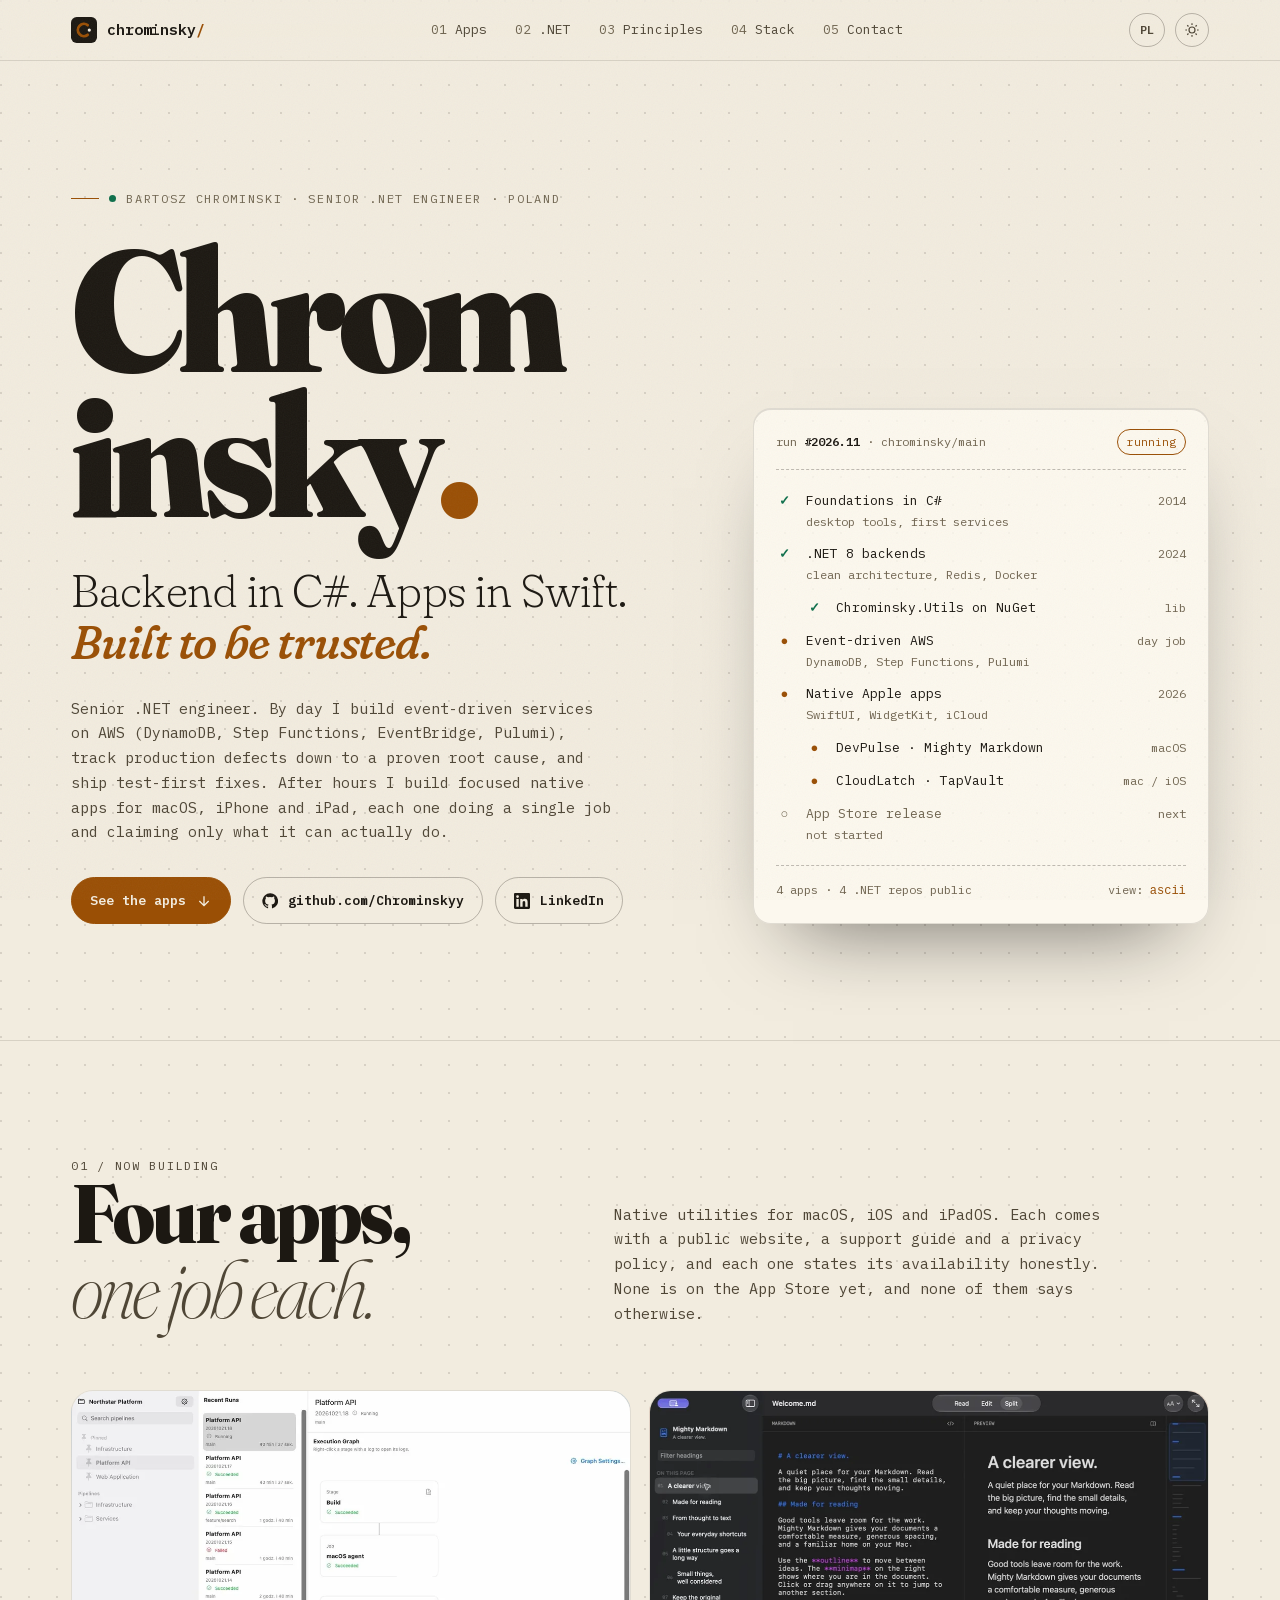
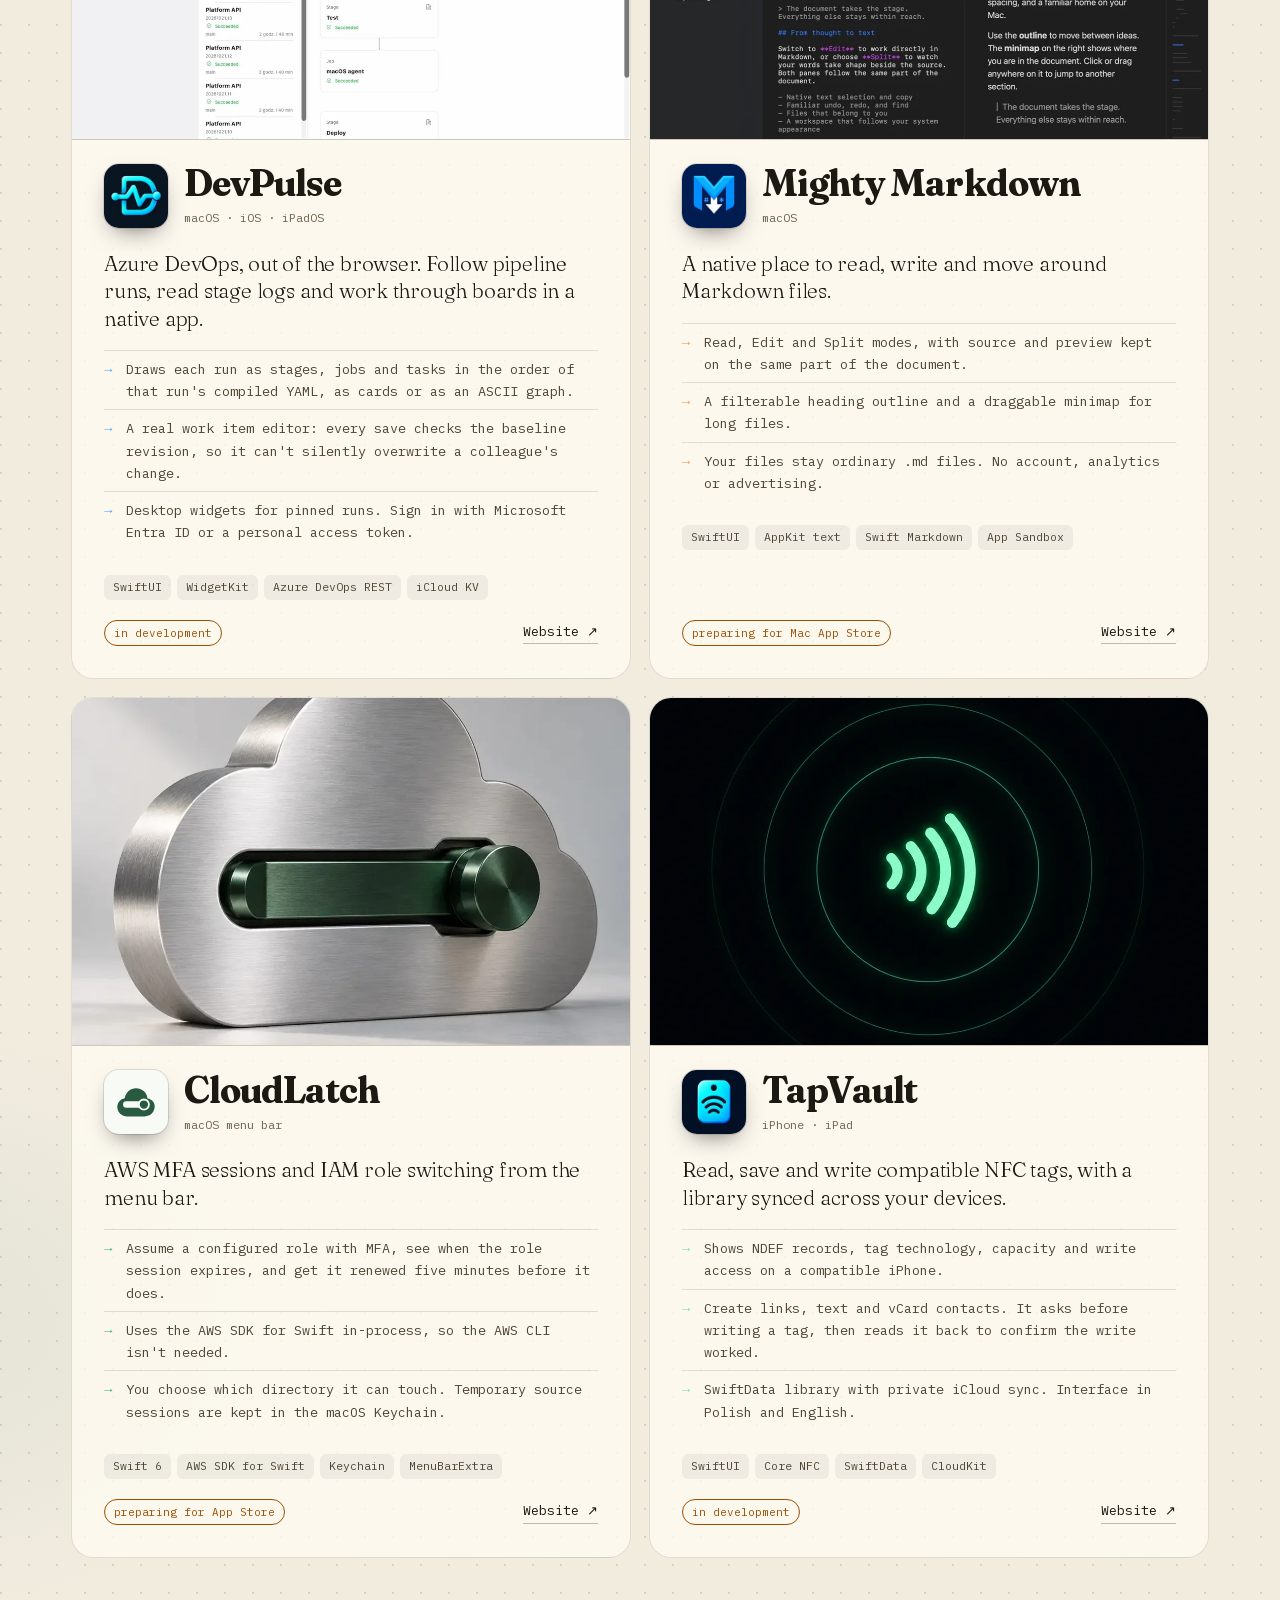
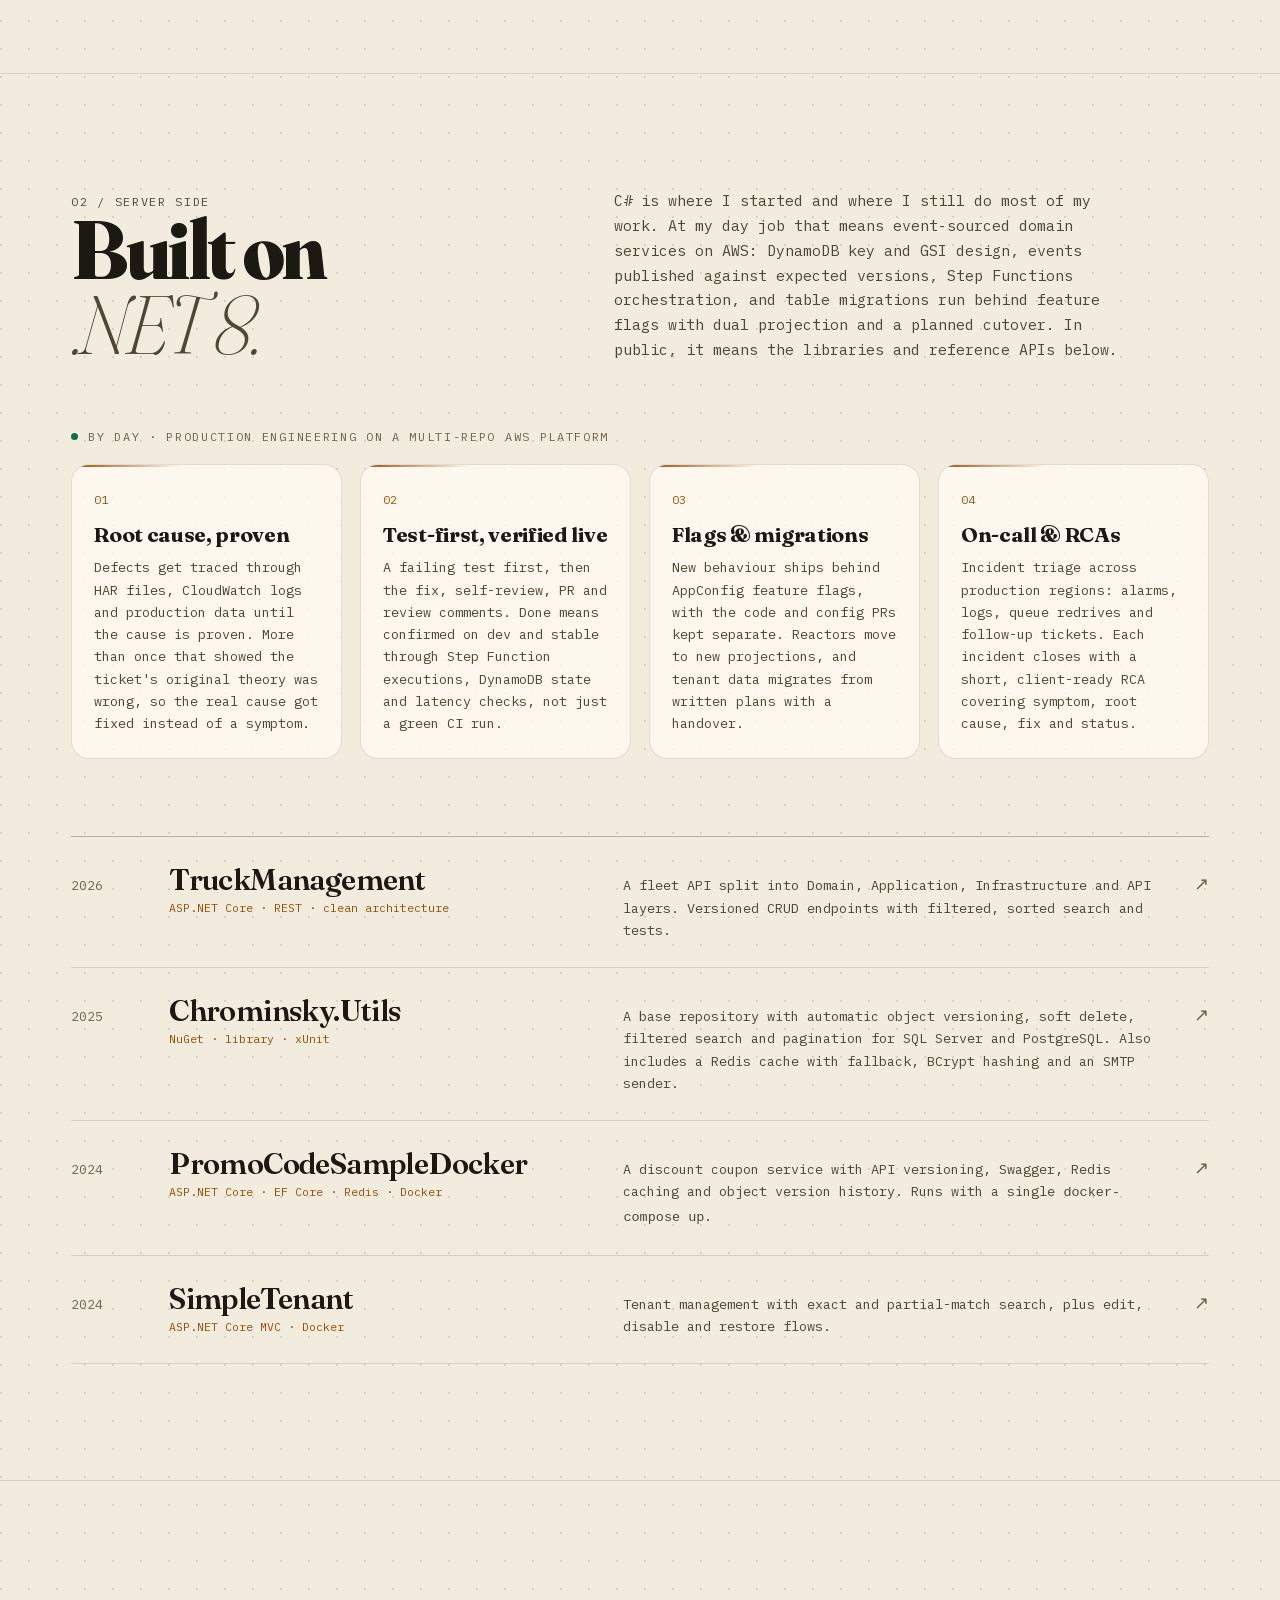
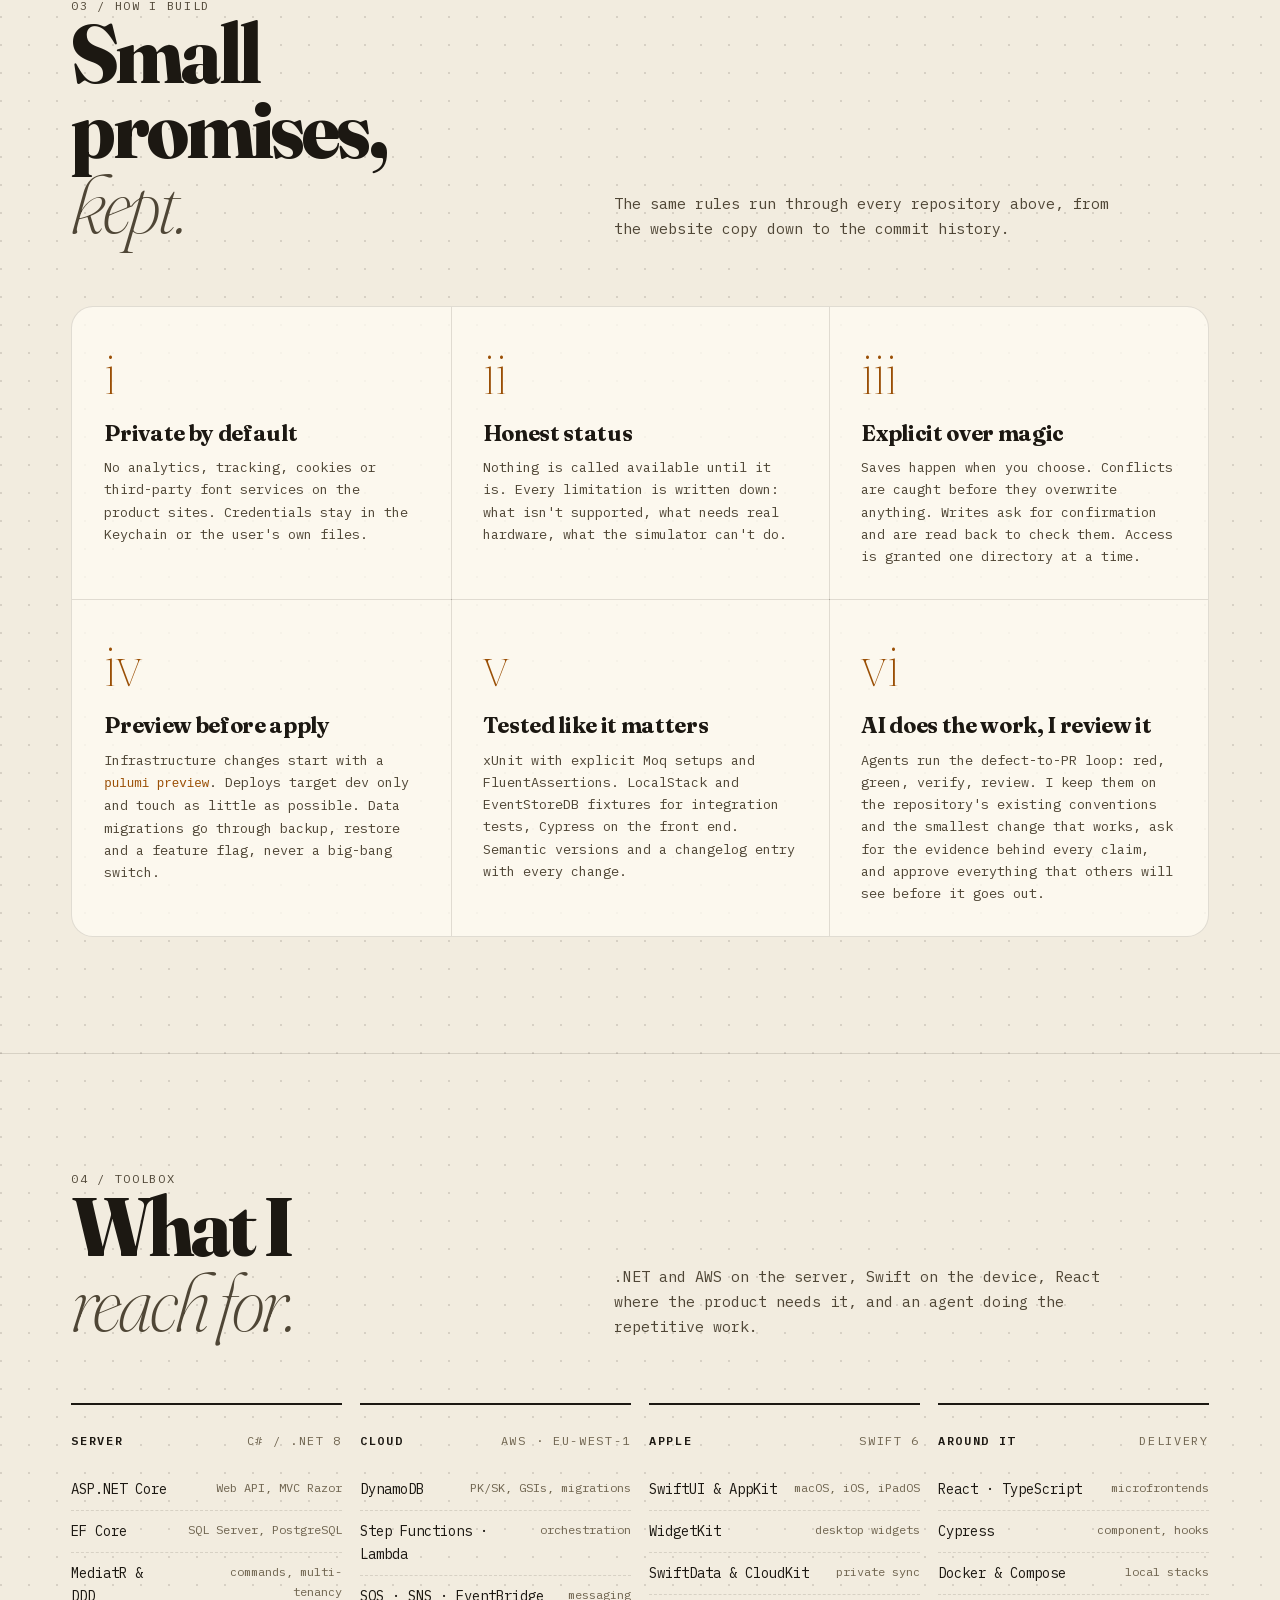
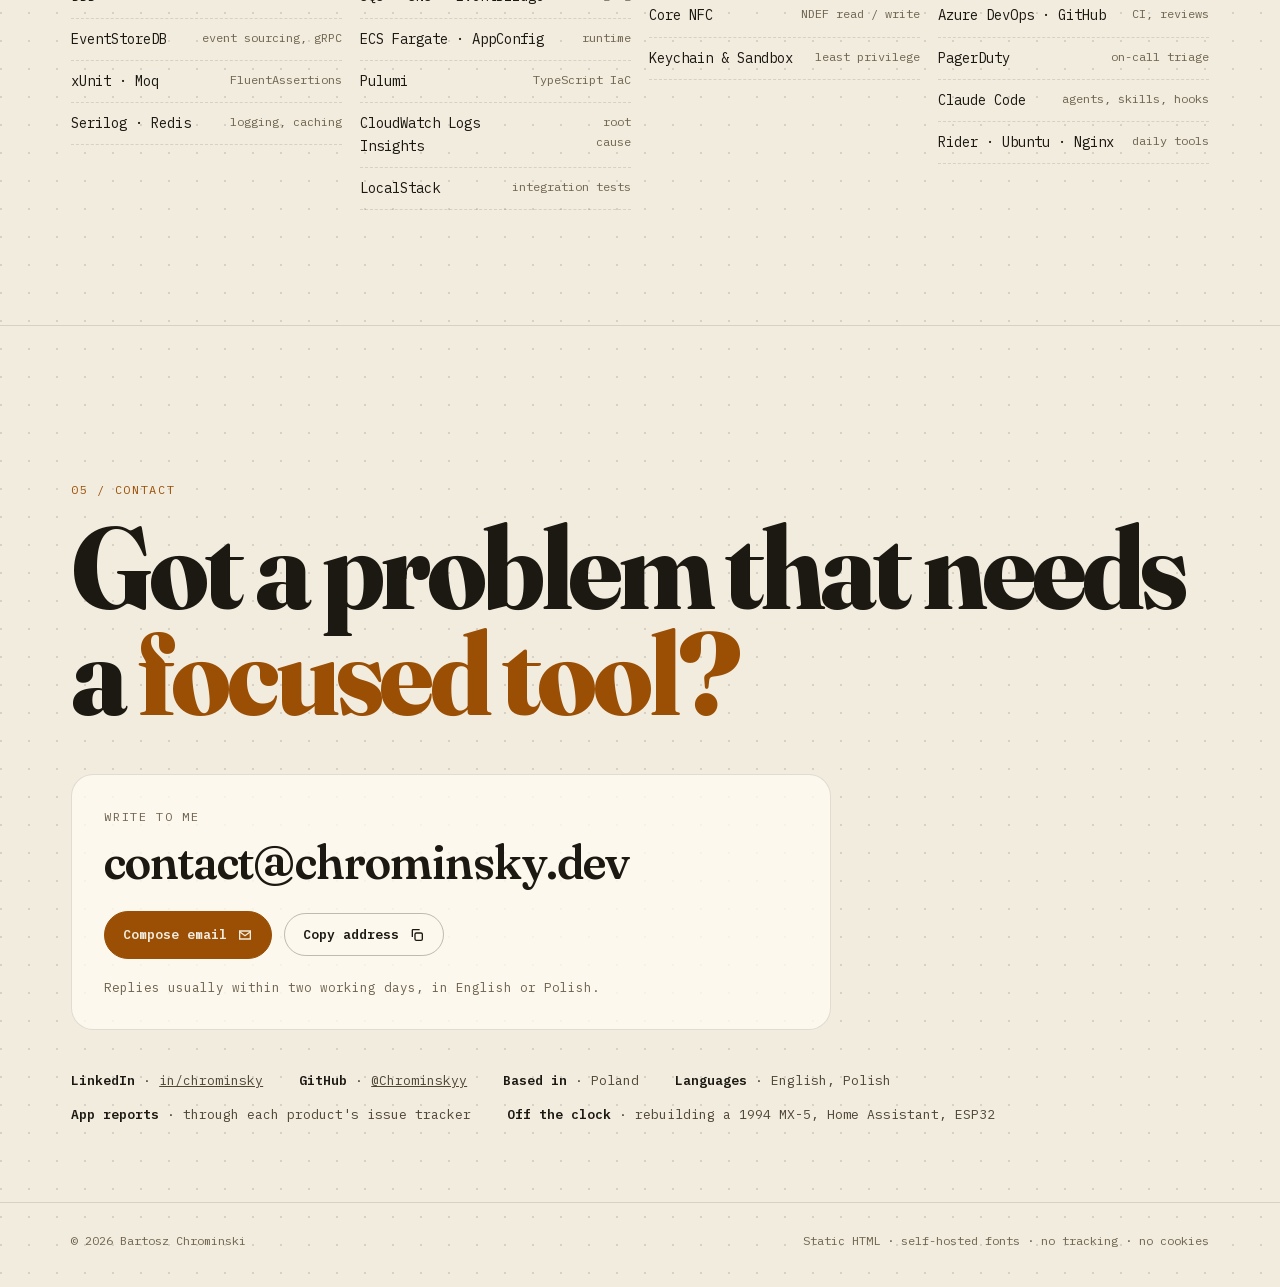
==== index.html @ 25ac6123 "fix(seo): Polish title on /pl/; name as text in the main heading The Polish page reused the English " ====
<!doctype html>
<html lang="en">
<head>
<meta charset="utf-8">
<meta name="viewport" content="width=device-width, initial-scale=1">
<title>Bartosz Chrominski | Senior .NET engineer</title>
<meta name="description" content="Bartosz Chrominski (Chrominsky): senior C# and .NET engineer building event-driven services on AWS and focused native apps for macOS, iOS and iPadOS: DevPulse, Mighty Markdown, CloudLatch, TapVault.">
<meta name="color-scheme" content="dark light">
<meta property="og:title" content="Bartosz Chrominski | Senior .NET engineer">
<meta property="og:description" content="Backend in C#. Apps in Swift. Built to be trusted. Event-driven .NET on AWS, plus native apps for macOS, iPhone and iPad.">
<meta property="og:type" content="website">
<meta property="og:url" content="https://chrominsky.dev/">
<meta property="og:image" content="https://chrominsky.dev/assets/og-image.png">
<meta property="og:image:width" content="1200">
<meta property="og:image:height" content="630">
<meta property="og:image:alt" content="Bartosz Chrominski. Backend in C#. Apps in Swift. Built to be trusted.">
<meta property="og:locale" content="en_GB">
<meta property="og:locale:alternate" content="pl_PL">
<meta name="twitter:card" content="summary_large_image">
<link rel="canonical" href="https://chrominsky.dev/">
<link rel="alternate" hreflang="en" href="https://chrominsky.dev/">
<link rel="alternate" hreflang="pl" href="https://chrominsky.dev/pl/">
<link rel="alternate" hreflang="x-default" href="https://chrominsky.dev/">
<link rel="icon" href="assets/favicon.svg" type="image/svg+xml">
<link rel="icon" href="assets/favicon-32.png" sizes="32x32" type="image/png">
<link rel="apple-touch-icon" href="assets/apple-touch-icon.png">
<script>try{var t=localStorage.getItem("theme");if(t)document.documentElement.setAttribute("data-theme",t)}catch(e){}</script>
<link rel="preload" href="assets/fonts/fraunces-normal-100-900-latin.woff2" as="font" type="font/woff2" crossorigin>
<link rel="preload" href="assets/fonts/ibm-plex-mono-normal-400-latin.woff2" as="font" type="font/woff2" crossorigin>
<link rel="stylesheet" href="assets/fonts/fonts.css">
<script type="application/ld+json">
{
  "@context": "https://schema.org",
  "@type": "Person",
  "name": "Bartosz Chrominski",
  "alternateName": "Chrominsky",
  "jobTitle": "Senior .NET Engineer",
  "url": "https://chrominsky.dev/",
  "email": "mailto:contact@chrominsky.dev",
  "image": "https://chrominsky.dev/assets/og-image.png",
  "address": { "@type": "PostalAddress", "addressCountry": "PL" },
  "knowsLanguage": ["en", "pl"],
  "knowsAbout": ["C#", ".NET", "ASP.NET Core", "AWS", "DynamoDB", "AWS Step Functions", "Pulumi", "Event sourcing", "Swift", "SwiftUI"],
  "sameAs": ["https://github.com/Chrominskyy", "https://www.linkedin.com/in/chrominsky/"]
}
</script>
<style>
:root {
  --bg: #13110e;
  --bg-2: #1b1813;
  --panel: rgba(32, 28, 22, .72);
  --line: rgba(236, 228, 212, .12);
  --line-strong: rgba(236, 228, 212, .24);
  --ink: #ece4d4;
  --ink-2: #b3a993;
  --ink-3: #9a907b;
  --amber: #ffb224;
  --amber-deep: #e08a00;
  --amber-glow: rgba(255, 178, 36, .16);
  --mint: #6fe3b4;
  --rust: #ff6a3d;
  --grain-opacity: .07;
  --serif: "Fraunces", "Iowan Old Style", Georgia, serif;
  --mono: "IBM Plex Mono", ui-monospace, "SFMono-Regular", Menlo, monospace;
  --gutter: clamp(16px, 4vw, 56px);
  --max: 1240px;
}
@media (prefers-color-scheme: light) {
  :root:not([data-theme="dark"]) {
    --bg: #f2ecdf;
    --bg-2: #e9e1d0;
    --panel: rgba(255, 251, 242, .78);
    --line: rgba(32, 26, 18, .13);
    --line-strong: rgba(32, 26, 18, .28);
    --ink: #1c1812;
    --ink-2: #4f4636;
    --ink-3: #6e634e;
    --amber: #9a4f05;
    --amber-deep: #8f4700;
    --amber-glow: rgba(214, 120, 10, .14);
    --mint: #0e6f4b;
    --rust: #c2401a;
    --grain-opacity: .05;
  }
}
:root[data-theme="light"] {
  --bg: #f2ecdf; --bg-2: #e9e1d0; --panel: rgba(255, 251, 242, .78);
  --line: rgba(32, 26, 18, .13); --line-strong: rgba(32, 26, 18, .28);
  --ink: #1c1812; --ink-2: #4f4636; --ink-3: #6e634e;
  --amber: #9a4f05; --amber-deep: #7a3d00; --amber-glow: rgba(214, 120, 10, .14);
  --mint: #0e6f4b; --rust: #c2401a; --grain-opacity: .05;
}

*, *::before, *::after { box-sizing: border-box; }
html { scroll-behavior: smooth; -webkit-text-size-adjust: 100%; }
body {
  margin: 0;
  background-color: var(--bg);
  background-image:
    radial-gradient(1100px 620px at 82% -8%, var(--amber-glow), transparent 62%),
    radial-gradient(800px 500px at -10% 38%, color-mix(in srgb, var(--mint) 7%, transparent), transparent 60%),
    radial-gradient(circle at 1px 1px, var(--line) 1px, transparent 1.4px);
  background-size: auto, auto, 28px 28px;
  color: var(--ink);
  font-family: var(--mono);
  font-weight: 400;
  font-size: 15px;
  line-height: 1.65;
  overflow-x: hidden;
}
body::before {
  content: "";
  position: fixed; inset: 0;
  pointer-events: none;
  z-index: 100;
  opacity: var(--grain-opacity);
  background-image: url("data:image/svg+xml,%3Csvg xmlns='http://www.w3.org/2000/svg' width='180' height='180'%3E%3Cfilter id='n'%3E%3CfeTurbulence type='fractalNoise' baseFrequency='.85' numOctaves='3' stitchTiles='stitch'/%3E%3C/filter%3E%3Crect width='100%25' height='100%25' filter='url(%23n)'/%3E%3C/svg%3E");
}
a { color: inherit; }
img { max-width: 100%; display: block; }
::selection { background: var(--amber); color: var(--bg); }
:focus-visible { outline: 2px solid var(--amber); outline-offset: 3px; border-radius: 4px; }

.sr-only { position: absolute; width: 1px; height: 1px; padding: 0; margin: -1px; overflow: hidden; clip: rect(0 0 0 0); white-space: nowrap; border: 0; }
.skip { position: absolute; left: -999px; top: 8px; background: var(--amber); color: var(--bg); padding: 8px 12px; z-index: 200; }
.skip:focus { left: 8px; }

.wrap { width: 100%; max-width: var(--max); margin: 0 auto; padding: 0 var(--gutter); }

/* ---------- header ---------- */
header.top {
  position: sticky; top: 0; z-index: 50;
  backdrop-filter: blur(14px) saturate(1.2);
  -webkit-backdrop-filter: blur(14px) saturate(1.2);
  background: color-mix(in srgb, var(--bg) 72%, transparent);
  border-bottom: 1px solid var(--line);
}
.top .wrap { display: flex; align-items: center; justify-content: space-between; height: 60px; gap: 16px; }
.mark { display: inline-flex; align-items: center; gap: 10px; text-decoration: none; font-weight: 600; letter-spacing: -.01em; }
.mark svg { width: 26px; height: 26px; }
.mark span em { font-style: normal; color: var(--amber); }
nav.links { display: flex; gap: clamp(12px, 2.4vw, 28px); font-size: 13px; }
nav.links a { text-decoration: none; color: var(--ink-2); transition: color .2s; }
nav.links a:hover { color: var(--amber); }
nav.links a span { color: var(--ink-3); }
@media (max-width: 640px) { nav.links a:not(.keep) { display: none; } nav.links a span { display: none; } .top .wrap { gap: 10px; } }
@media (max-width: 360px) { .mark span { display: none; } }

/* ---------- hero ---------- */
.hero { padding: clamp(56px, 10vw, 128px) 0 clamp(64px, 9vw, 120px); position: relative; }
.hero-grid { display: grid; grid-template-columns: minmax(0, 1.15fr) minmax(0, .85fr); gap: clamp(32px, 5vw, 72px); align-items: end; }
@media (max-width: 960px) { .hero-grid { grid-template-columns: 1fr; } }

.kicker { font-size: 12px; letter-spacing: .14em; text-transform: uppercase; color: var(--ink-3); display: flex; align-items: center; gap: 10px; margin: 0 0 28px; }
.kicker::before { content: ""; width: 28px; height: 1px; background: var(--amber); }
.pulse { width: 7px; height: 7px; border-radius: 50%; background: var(--mint); box-shadow: 0 0 0 0 color-mix(in srgb, var(--mint) 60%, transparent); animation: ping 2.4s ease-out infinite; }
@keyframes ping { 0% { box-shadow: 0 0 0 0 color-mix(in srgb, var(--mint) 55%, transparent); } 80%, 100% { box-shadow: 0 0 0 10px transparent; } }

h1.name {
  font-family: var(--serif);
  font-variation-settings: "opsz" 144, "SOFT" 30;
  font-weight: 900;
  font-size: clamp(64px, 13.5vw, 196px);
  line-height: .84;
  letter-spacing: -.045em;
  margin: 0 0 clamp(24px, 3vw, 40px);
}
h1.name .dot { color: var(--amber); }
.tagline {
  font-family: var(--serif);
  font-variation-settings: "opsz" 48, "SOFT" 100;
  font-weight: 200;
  font-size: clamp(26px, 3.6vw, 46px);
  line-height: 1.12;
  letter-spacing: -.02em;
  margin: 0 0 28px;
  max-width: 17em;
}
.tagline i { font-weight: 500; font-style: italic; color: var(--amber); }
.lede { color: var(--ink-2); max-width: 36em; margin: 0 0 32px; }
.cta { display: flex; flex-wrap: wrap; gap: 12px; }
.btn {
  display: inline-flex; align-items: center; gap: 10px;
  padding: 12px 18px; border-radius: 999px;
  text-decoration: none; font-size: 13px; font-weight: 600;
  border: 1px solid var(--line-strong);
  transition: transform .25s cubic-bezier(.2,.8,.2,1), background .25s, color .25s, border-color .25s;
}
.btn:hover { transform: translateY(-2px); border-color: var(--amber); color: var(--amber); }
.btn.primary { background: var(--amber); color: var(--bg); border-color: var(--amber); }
.btn.primary:hover { background: var(--ink); border-color: var(--ink); color: var(--bg); }
.btn svg { width: 16px; height: 16px; }

/* run graph panel */
.run {
  background: var(--panel);
  border: 1px solid var(--line);
  border-radius: 18px;
  padding: 20px 22px 22px;
  box-shadow: 0 40px 80px -40px rgba(0,0,0,.55), inset 0 1px 0 var(--line);
  font-size: 13px;
  position: relative;
  overflow: hidden;
}
.run::after { content: ""; position: absolute; inset: 0; background: linear-gradient(115deg, transparent 40%, var(--amber-glow) 50%, transparent 60%); transform: translateX(-100%); animation: sweep 7s ease-in-out 2.6s infinite; pointer-events: none; }
@keyframes sweep { 0%, 70% { transform: translateX(-100%); } 100% { transform: translateX(100%); } }
.run-head { display: flex; justify-content: space-between; align-items: center; gap: 12px; color: var(--ink-3); font-size: 12px; padding-bottom: 14px; border-bottom: 1px dashed var(--line-strong); margin-bottom: 14px; }
.run-head b { color: var(--ink); font-weight: 600; }
.badge { font-size: 11px; padding: 3px 9px; border-radius: 999px; border: 1px solid currentColor; white-space: nowrap; }
.badge.live { color: var(--mint); }
.badge.dev { color: var(--amber); }
.stages { list-style: none; margin: 0; padding: 0; }
.stage { display: grid; grid-template-columns: 18px 1fr auto; gap: 12px; align-items: baseline; padding: 6px 0; }
.stage .tree { color: var(--ink-3); white-space: pre; }
.stage .glyph { font-weight: 600; text-align: center; }
.stage .label { color: var(--ink); }
.stage .label small { display: block; color: var(--ink-3); font-size: 12px; }
.stage .time { color: var(--ink-3); font-size: 12px; }
.ok .glyph { color: var(--mint); }
.running .glyph { color: var(--amber); animation: blink 1.1s steps(2, jump-none) infinite; }
.queued .glyph { color: var(--ink-3); }
.queued .label { color: var(--ink-3); }
@keyframes blink { 50% { opacity: .25; } }
.stage.child { padding-left: 30px; grid-template-columns: 18px 1fr auto; }
.run-foot { margin-top: 14px; padding-top: 14px; border-top: 1px dashed var(--line-strong); color: var(--ink-3); font-size: 12px; display: flex; justify-content: space-between; gap: 12px; flex-wrap: wrap; }
.run-foot code { color: var(--amber); }

/* ---------- sections ---------- */
section.block { padding: clamp(64px, 9vw, 120px) 0; border-top: 1px solid var(--line); }
.sec-head { display: grid; grid-template-columns: minmax(0, 1fr) minmax(0, 1.2fr); gap: 24px 48px; align-items: end; margin-bottom: clamp(36px, 5vw, 64px); }
@media (max-width: 860px) { .sec-head { grid-template-columns: 1fr; } }
.sec-num { font-size: 12px; color: var(--amber); letter-spacing: .14em; text-transform: uppercase; margin: 0 0 14px; }
h2 {
  font-family: var(--serif);
  font-variation-settings: "opsz" 120, "SOFT" 20;
  font-weight: 800;
  font-size: clamp(40px, 6.4vw, 84px);
  line-height: .92;
  letter-spacing: -.035em;
  margin: 0;
}
h2 i { font-weight: 200; font-style: italic; color: var(--ink-2); }
.sec-head p { color: var(--ink-2); margin: 0; max-width: 34em; }

/* apps */
.apps { display: grid; grid-template-columns: repeat(2, minmax(0, 1fr)); gap: 18px; }
@media (max-width: 860px) { .apps { grid-template-columns: 1fr; } }
.app {
  --tint: var(--amber);
  position: relative;
  display: flex; flex-direction: column;
  padding: clamp(22px, 3vw, 32px);
  border-radius: 22px;
  background:
    radial-gradient(420px 220px at 100% 0%, color-mix(in srgb, var(--tint) 14%, transparent), transparent 70%),
    var(--panel);
  border: 1px solid var(--line);
  transition: transform .35s cubic-bezier(.2,.8,.2,1), border-color .35s;
  overflow: hidden;
}
.app:hover { transform: translateY(-4px); border-color: color-mix(in srgb, var(--tint) 55%, transparent); }
.app.devpulse { --tint: #4fa3ff; }
.app.markdown { --tint: #ff8a5c; }
.app.cloudlatch { --tint: #3fb27f; }
.app.tapvault { --tint: #6fe3b4; }
.shot { margin: calc(-1 * clamp(22px, 3vw, 32px)) calc(-1 * clamp(22px, 3vw, 32px)) 24px; aspect-ratio: 16 / 10; overflow: hidden; border-bottom: 1px solid var(--line); background: var(--bg-2); }
.shot img { width: 100%; height: 100%; object-fit: cover; object-position: top left; transition: transform .8s cubic-bezier(.2,.8,.2,1); }
.app.cloudlatch .shot img, .app.tapvault .shot img { object-position: center; }
.app:hover .shot img { transform: scale(1.03); }
.app-top { display: flex; align-items: center; gap: 16px; margin-bottom: 22px; }
.icon { width: 64px; height: 64px; border-radius: 15px; flex: none; box-shadow: 0 10px 24px -10px rgba(0,0,0,.6), 0 0 0 1px var(--line); overflow: hidden; background: #f8faf6; }
.icon img { width: 100%; height: 100%; object-fit: cover; }
.icon.svg { display: grid; place-items: center; }
.icon.svg img { width: 72%; height: 72%; object-fit: contain; }
.app h3 {
  font-family: var(--serif);
  font-variation-settings: "opsz" 72, "SOFT" 50;
  font-weight: 700;
  font-size: clamp(28px, 3.2vw, 38px);
  letter-spacing: -.025em;
  line-height: 1;
  margin: 0 0 6px;
}
.platform { font-size: 12px; color: var(--ink-3); }
.app .pitch { font-family: var(--serif); font-variation-settings: "opsz" 24; font-weight: 300; font-size: 21px; line-height: 1.3; margin: 0 0 18px; letter-spacing: -.01em; }
.facts { list-style: none; padding: 0; margin: 0 0 24px; color: var(--ink-2); font-size: 13.5px; }
.facts li { padding: 7px 0 7px 22px; position: relative; border-top: 1px solid var(--line); }
.facts li::before { content: "→"; position: absolute; left: 0; color: var(--tint); }
.app-foot { margin-top: auto; display: flex; flex-wrap: wrap; align-items: center; gap: 10px 18px; font-size: 13px; }
.app-foot a { text-decoration: none; border-bottom: 1px solid var(--line-strong); padding-bottom: 1px; transition: color .2s, border-color .2s; }
.app-foot a:hover { color: var(--tint); border-color: var(--tint); }
.app-foot .badge { margin-right: auto; }
.tech { display: flex; flex-wrap: wrap; gap: 6px; margin: 0 0 20px; padding: 0; list-style: none; }
.tech li { font-size: 11.5px; padding: 3px 9px; border-radius: 6px; background: color-mix(in srgb, var(--ink) 6%, transparent); color: var(--ink-2); }

/* dotnet ledger */
.ledger { border-top: 1px solid var(--line-strong); }
.row {
  display: grid;
  grid-template-columns: 70px minmax(0, 1.1fr) minmax(0, 1.4fr) auto;
  gap: 8px 28px;
  align-items: baseline;
  padding: 26px 0;
  border-bottom: 1px solid var(--line);
  text-decoration: none;
  position: relative;
  transition: padding .3s cubic-bezier(.2,.8,.2,1);
}
.row::before { content: ""; position: absolute; left: 0; top: 0; bottom: -1px; width: 0; background: linear-gradient(90deg, var(--amber-glow), transparent); transition: width .4s; pointer-events: none; }
.row:hover::before { width: 100%; }
.row:hover { padding-left: 14px; }
.row .yr { color: var(--ink-3); font-size: 13px; }
.row .t { overflow-wrap: anywhere; min-width: 0; font-family: var(--serif); font-variation-settings: "opsz" 60; font-weight: 600; font-size: clamp(22px, 2.4vw, 30px); letter-spacing: -.02em; line-height: 1.1; }
.row .t small { display: block; font-family: var(--mono); font-size: 11.5px; font-weight: 400; color: var(--amber); letter-spacing: 0; margin-top: 6px; }
.row .d { color: var(--ink-2); font-size: 13.5px; }
.row .go { color: var(--ink-3); font-size: 18px; transition: transform .3s, color .3s; }
.row:hover .go { transform: translateX(4px); color: var(--amber); }
@media (max-width: 760px) {
  .row { grid-template-columns: 56px minmax(0, 1fr); }
  .row .d { grid-column: 2; }
  .row .go { display: none; }
}

/* principles */
.p code { font-size: 12.5px; color: var(--amber); }
.band-label { font-size: 12px; letter-spacing: .14em; text-transform: uppercase; color: var(--ink-3); margin: 0 0 18px; display: flex; align-items: center; gap: 10px; }
.band-label::before { content: ""; width: 7px; height: 7px; border-radius: 50%; background: var(--mint); }
.band { display: grid; grid-template-columns: repeat(4, minmax(0, 1fr)); gap: 18px; margin-bottom: clamp(48px, 6vw, 80px); }
@media (max-width: 1100px) { .band { grid-template-columns: repeat(2, minmax(0, 1fr)); } }
@media (max-width: 600px) { .band { grid-template-columns: 1fr; } }
.cell { padding: 22px 22px 24px; border-radius: 18px; background: var(--panel); border: 1px solid var(--line); position: relative; overflow: hidden; }
.cell::after { content: ""; position: absolute; left: 0; top: 0; height: 2px; width: 40%; background: linear-gradient(90deg, var(--amber), transparent); }
.cell .k { font-size: 12px; color: var(--amber); }
.cell h3 { font-family: var(--serif); font-variation-settings: "opsz" 36; font-weight: 700; font-size: 21px; letter-spacing: -.015em; line-height: 1.15; margin: 10px 0 10px; }
.cell p { margin: 0; color: var(--ink-2); font-size: 13.5px; }
.principles { display: grid; grid-template-columns: repeat(3, minmax(0, 1fr)); gap: 0; border: 1px solid var(--line); border-radius: 22px; overflow: hidden; background: var(--panel); }
@media (max-width: 1000px) { .principles { grid-template-columns: repeat(2, minmax(0, 1fr)); } }
@media (max-width: 560px) { .principles { grid-template-columns: 1fr; } }
.p { padding: clamp(22px, 2.6vw, 32px); border-right: 1px solid var(--line); border-bottom: 1px solid var(--line); margin: 0 -1px -1px 0; }
.p .n { font-family: var(--serif); font-weight: 100; font-size: 64px; line-height: 1; color: var(--amber); font-variation-settings: "opsz" 144; display: block; margin-bottom: 18px; }
.p h3 { font-family: var(--serif); font-variation-settings: "opsz" 36; font-weight: 700; font-size: 22px; letter-spacing: -.015em; line-height: 1.15; margin: 0 0 10px; }
.p p { margin: 0; color: var(--ink-2); font-size: 13.5px; }

/* stack */
.stack { display: grid; grid-template-columns: repeat(4, minmax(0, 1fr)); gap: 18px; }
@media (max-width: 1100px) { .stack { grid-template-columns: repeat(2, minmax(0, 1fr)); } }
@media (max-width: 640px) { .stack { grid-template-columns: 1fr; } }
.col { padding: 26px 0 0; border-top: 2px solid var(--ink); }
.col h3 { font-size: 12px; text-transform: uppercase; letter-spacing: .14em; margin: 0 0 18px; font-weight: 600; display: flex; justify-content: space-between; }
.col h3 span { color: var(--ink-3); font-weight: 400; }
.col ul { list-style: none; margin: 0; padding: 0; }
.col li { display: flex; justify-content: space-between; gap: 12px; padding: 9px 0; border-bottom: 1px dashed var(--line); font-size: 14px; }
.col li span { color: var(--ink-3); font-size: 12px; text-align: right; }

/* contact */
.contact { padding: clamp(80px, 12vw, 160px) 0 clamp(48px, 6vw, 80px); border-top: 1px solid var(--line); text-align: left; }
.contact h2 { font-size: clamp(48px, 9vw, 132px); max-width: 11em; }
.contact h2 a { text-decoration: none; color: var(--amber); background: linear-gradient(currentColor, currentColor) 0 100% / 0 .06em no-repeat; transition: background-size .5s cubic-bezier(.2,.8,.2,1); }
.contact h2 a:hover { background-size: 100% .06em; }
.mail { margin-top: clamp(32px, 4vw, 48px); padding: clamp(22px, 3vw, 32px); border-radius: 22px; background: var(--panel); border: 1px solid var(--line); max-width: 760px; }
.mail-label { display: block; font-size: 12px; letter-spacing: .14em; text-transform: uppercase; color: var(--ink-3); margin-bottom: 10px; }
.mail-addr { display: inline-block; font-family: var(--serif); font-variation-settings: "opsz" 72, "SOFT" 50; font-weight: 600; font-size: clamp(26px, 4.6vw, 48px); letter-spacing: -.02em; line-height: 1.1; text-decoration: none; overflow-wrap: anywhere; transition: color .2s; }
.mail-addr:hover { color: var(--amber); }
.mail-actions { display: flex; flex-wrap: wrap; align-items: center; gap: 12px; margin-top: 22px; }
.mail-actions button.btn { background: none; color: var(--ink); font-family: var(--mono); cursor: pointer; }
.mail-status { font-size: 12px; color: var(--mint); }
.mail-note { margin: 18px 0 0; color: var(--ink-3); font-size: 12.5px; }
.contact .meta { display: flex; flex-wrap: wrap; gap: 12px 36px; margin-top: 40px; color: var(--ink-2); font-size: 13px; }
.contact .meta b { color: var(--ink); font-weight: 600; }
footer { padding: 28px 0 40px; color: var(--ink-3); font-size: 12px; border-top: 1px solid var(--line); }
footer .wrap { display: flex; justify-content: space-between; gap: 16px; flex-wrap: wrap; }

/* theme toggle */
.tools { display: flex; align-items: center; gap: 10px; flex: none; }
.lang { font-size: 12px; font-weight: 600; text-decoration: none; color: var(--ink-2); border: 1px solid var(--line-strong); border-radius: 999px; height: 34px; min-width: 34px; padding: 0 10px; display: grid; place-items: center; transition: color .2s, border-color .2s; }
.lang:hover { color: var(--amber); border-color: var(--amber); }
.theme { background: none; border: 1px solid var(--line-strong); color: var(--ink-2); border-radius: 999px; width: 34px; height: 34px; display: grid; place-items: center; cursor: pointer; transition: color .2s, border-color .2s; flex: none; }
.theme:hover { color: var(--amber); border-color: var(--amber); }
.theme svg { width: 16px; height: 16px; }

/* ---------- motion: staggered load ---------- */
.rise { opacity: 0; transform: translateY(22px); animation: rise .9s cubic-bezier(.2,.8,.2,1) forwards; animation-delay: calc(var(--i, 0) * 110ms + 80ms); }
@keyframes rise { to { opacity: 1; transform: none; } }
.name .ch { display: inline-block; opacity: 0; transform: translateY(.35em) rotate(4deg); animation: drop .9s cubic-bezier(.2,.9,.25,1.1) forwards; animation-delay: calc(var(--c) * 45ms + 160ms); }
@keyframes drop { to { opacity: 1; transform: none; } }
.stage { opacity: 0; animation: rise .6s ease-out forwards; animation-delay: calc(var(--s) * 180ms + 900ms); transform: translateX(-8px); }
.reveal { opacity: 0; transform: translateY(28px); transition: opacity .9s cubic-bezier(.2,.8,.2,1), transform .9s cubic-bezier(.2,.8,.2,1); transition-delay: calc(var(--i, 0) * 90ms); }
.reveal.in { opacity: 1; transform: none; }
.no-js .reveal { opacity: 1; transform: none; }
@media (prefers-reduced-motion: reduce) {
  *, *::before, *::after { animation-duration: .001ms !important; animation-iteration-count: 1 !important; animation-delay: 0ms !important; transition-duration: .001ms !important; transition-delay: 0ms !important; }
  .reveal { opacity: 1; transform: none; }
  html { scroll-behavior: auto; }
}
</style>
</head>
<body class="no-js">
<a class="skip" href="#main">Skip to content</a>

<header class="top">
  <div class="wrap">
    <a class="mark" href="#top" aria-label="Chrominsky, home">
      <svg viewBox="0 0 64 64" aria-hidden="true"><rect width="64" height="64" rx="14" fill="var(--ink)"/><path d="M41 20a15 15 0 1 0 0 24" fill="none" stroke="var(--amber)" stroke-width="7" stroke-linecap="round"/><circle cx="45" cy="32" r="4" fill="var(--bg)"/></svg>
      <span>chrominsky<em>/</em></span>
    </a>
    <nav class="links" aria-label="Sections">
      <a href="#apps" class="keep"><span>01</span> Apps</a>
      <a href="#dotnet"><span>02</span> .NET</a>
      <a href="#principles"><span>03</span> Principles</a>
      <a href="#stack"><span>04</span> Stack</a>
      <a href="#contact" class="keep"><span>05</span> Contact</a>
    </nav>
    <div class="tools">
    <a class="lang" href="pl/" hreflang="pl" lang="pl" aria-label="Wersja polska">PL</a>
    <button class="theme" type="button" aria-label="Toggle color theme" id="theme">
      <svg viewBox="0 0 24 24" fill="none" stroke="currentColor" stroke-width="1.8" aria-hidden="true"><circle cx="12" cy="12" r="4.5"/><path d="M12 2v2.5M12 19.5V22M2 12h2.5M19.5 12H22M4.9 4.9l1.8 1.8M17.3 17.3l1.8 1.8M4.9 19.1l1.8-1.8M17.3 6.7l1.8-1.8"/></svg>
    </button>
    </div>
  </div>
</header>

<main id="main">
  <section class="hero" id="top">
    <div class="wrap hero-grid">
      <div>
        <p class="kicker rise" style="--i:0"><span class="pulse" aria-hidden="true"></span>Bartosz Chrominski · Senior .NET engineer · Poland</p>
        <h1 class="name">
          <span class="sr-only">Bartosz Chrominski </span><span aria-hidden="true"><span class="ch" style="--c:0">C</span><span class="ch" style="--c:1">h</span><span class="ch" style="--c:2">r</span><span class="ch" style="--c:3">o</span><span class="ch" style="--c:4">m</span><br><span class="ch" style="--c:5">i</span><span class="ch" style="--c:6">n</span><span class="ch" style="--c:7">s</span><span class="ch" style="--c:8">k</span><span class="ch" style="--c:9">y</span><span class="ch dot" style="--c:10">.</span></span>
        </h1>
        <p class="tagline rise" style="--i:3">Backend in C#. Apps in Swift. <i>Built to be trusted.</i></p>
        <p class="lede rise" style="--i:4">Senior .NET engineer. By day I build event-driven services on AWS (DynamoDB, Step Functions, EventBridge, Pulumi), track production defects down to a proven root cause, and ship test-first fixes. After hours I build focused native apps for macOS, iPhone and iPad, each one doing a single job and claiming only what it can actually do.</p>
        <div class="cta rise" style="--i:5">
          <a class="btn primary" href="#apps">See the apps
            <svg viewBox="0 0 24 24" fill="none" stroke="currentColor" stroke-width="2" aria-hidden="true"><path d="M12 5v14M5 12l7 7 7-7"/></svg></a>
          <a class="btn" href="https://github.com/Chrominskyy" rel="me">
            <svg viewBox="0 0 24 24" fill="currentColor" aria-hidden="true"><path d="M12 .5a11.5 11.5 0 0 0-3.64 22.41c.58.1.79-.25.79-.56v-2c-3.2.7-3.88-1.37-3.88-1.37-.52-1.33-1.28-1.69-1.28-1.69-1.04-.71.08-.7.08-.7 1.16.08 1.77 1.19 1.77 1.19 1.03 1.76 2.7 1.25 3.36.96.1-.75.4-1.25.73-1.54-2.55-.29-5.24-1.28-5.24-5.68 0-1.26.45-2.28 1.19-3.09-.12-.29-.52-1.46.11-3.05 0 0 .97-.31 3.17 1.18a11 11 0 0 1 5.77 0c2.2-1.49 3.17-1.18 3.17-1.18.63 1.59.23 2.76.11 3.05.74.81 1.19 1.83 1.19 3.09 0 4.41-2.69 5.39-5.25 5.67.41.36.78 1.06.78 2.14v3.17c0 .31.21.67.8.56A11.5 11.5 0 0 0 12 .5Z"/></svg>
            github.com/Chrominskyy</a>
          <a class="btn" href="https://www.linkedin.com/in/chrominsky/" rel="me">
            <svg viewBox="0 0 24 24" fill="currentColor" aria-hidden="true"><path d="M20.45 20.45h-3.56v-5.57c0-1.33-.02-3.04-1.85-3.04-1.86 0-2.14 1.45-2.14 2.94v5.67H9.35V9h3.41v1.56h.05c.48-.9 1.64-1.85 3.37-1.85 3.6 0 4.27 2.37 4.27 5.46v6.28ZM5.34 7.43a2.06 2.06 0 1 1 0-4.13 2.06 2.06 0 0 1 0 4.13ZM7.12 20.45H3.56V9h3.56v11.45ZM22.22 0H1.77C.79 0 0 .77 0 1.73v20.54C0 23.23.79 24 1.77 24h20.45c.98 0 1.78-.77 1.78-1.73V1.73C24 .77 23.2 0 22.22 0Z"/></svg>
            LinkedIn</a>
        </div>
      </div>

      <aside class="run rise" style="--i:4" aria-label="Career timeline shown as a pipeline run">
        <div class="run-head"><span>run <b>#2026.11</b> · chrominsky/main</span><span class="badge dev">running</span></div>
        <ol class="stages">
          <li class="stage ok" style="--s:0"><span class="glyph">✓</span><span class="label">Foundations in C#<small>desktop tools, first services</small></span><span class="time">2014</span></li>
          <li class="stage ok" style="--s:1"><span class="glyph">✓</span><span class="label">.NET 8 backends<small>clean architecture, Redis, Docker</small></span><span class="time">2024</span></li>
          <li class="stage ok child" style="--s:2"><span class="glyph">✓</span><span class="label">Chrominsky.Utils on NuGet</span><span class="time">lib</span></li>
          <li class="stage running" style="--s:3"><span class="glyph">●</span><span class="label">Event-driven AWS<small>DynamoDB, Step Functions, Pulumi</small></span><span class="time">day job</span></li>
          <li class="stage running" style="--s:4"><span class="glyph">●</span><span class="label">Native Apple apps<small>SwiftUI, WidgetKit, iCloud</small></span><span class="time">2026</span></li>
          <li class="stage running child" style="--s:5"><span class="glyph">●</span><span class="label">DevPulse · Mighty Markdown</span><span class="time">macOS</span></li>
          <li class="stage running child" style="--s:6"><span class="glyph">●</span><span class="label">CloudLatch · TapVault</span><span class="time">mac / iOS</span></li>
          <li class="stage queued" style="--s:7"><span class="glyph">○</span><span class="label">App Store release<small>not started</small></span><span class="time">next</span></li>
        </ol>
        <div class="run-foot"><span>4 apps · 4 .NET repos public</span><span>view: <code>ascii</code></span></div>
      </aside>
    </div>
  </section>

  <section class="block" id="apps" aria-labelledby="apps-h">
    <div class="wrap">
      <div class="sec-head">
        <div>
          <p class="sec-num reveal">01 / Now building</p>
          <h2 id="apps-h" class="reveal" style="--i:1">Four apps,<br><i>one job each.</i></h2>
        </div>
        <p class="reveal" style="--i:2">Native utilities for macOS, iOS and iPadOS. Each comes with a public website, a support guide and a privacy policy, and each one states its availability honestly. None is on the App Store yet, and none of them says otherwise.</p>
      </div>

      <div class="apps">
        <article class="app devpulse reveal" style="--i:0">
          <figure class="shot"><img src="assets/shots/devpulse.webp" alt="DevPulse pipeline run view with stages, jobs and tasks" width="1100" height="688" loading="lazy" decoding="async"></figure>
          <div class="app-top">
            <div class="icon"><img src="assets/icons/devpulse.webp" alt="" width="64" height="64" loading="lazy"></div>
            <div><h3>DevPulse</h3><div class="platform">macOS · iOS · iPadOS</div></div>
          </div>
          <p class="pitch">Azure DevOps, out of the browser. Follow pipeline runs, read stage logs and work through boards in a native app.</p>
          <ul class="facts">
            <li>Draws each run as stages, jobs and tasks in the order of that run's compiled YAML, as cards or as an ASCII graph.</li>
            <li>A real work item editor: every save checks the baseline revision, so it can't silently overwrite a colleague's change.</li>
            <li>Desktop widgets for pinned runs. Sign in with Microsoft Entra ID or a personal access token.</li>
          </ul>
          <ul class="tech" aria-label="Technologies"><li>SwiftUI</li><li>WidgetKit</li><li>Azure DevOps REST</li><li>iCloud KV</li></ul>
          <div class="app-foot">
            <span class="badge dev">in development</span>
            <a href="https://devpulse.chrominsky.dev/">Website ↗</a>
          </div>
        </article>

        <article class="app markdown reveal" style="--i:1">
          <figure class="shot"><img src="assets/shots/mighty-markdown.webp" alt="Mighty Markdown in Split mode, Markdown source beside the rendered preview" width="1100" height="688" loading="lazy" decoding="async"></figure>
          <div class="app-top">
            <div class="icon"><img src="assets/icons/mighty-markdown.webp" alt="" width="64" height="64" loading="lazy"></div>
            <div><h3>Mighty Markdown</h3><div class="platform">macOS</div></div>
          </div>
          <p class="pitch">A native place to read, write and move around Markdown files.</p>
          <ul class="facts">
            <li>Read, Edit and Split modes, with source and preview kept on the same part of the document.</li>
            <li>A filterable heading outline and a draggable minimap for long files.</li>
            <li>Your files stay ordinary .md files. No account, analytics or advertising.</li>
          </ul>
          <ul class="tech" aria-label="Technologies"><li>SwiftUI</li><li>AppKit text</li><li>Swift Markdown</li><li>App Sandbox</li></ul>
          <div class="app-foot">
            <span class="badge dev">preparing for Mac App Store</span>
            <a href="https://mightymarkdown.chrominsky.dev/">Website ↗</a>
          </div>
        </article>

        <article class="app cloudlatch reveal" style="--i:2">
          <figure class="shot"><img src="assets/shots/cloudlatch.webp" alt="CloudLatch artwork: a brushed metal cloud with a green latch" width="1100" height="688" loading="lazy" decoding="async"></figure>
          <div class="app-top">
            <div class="icon svg"><img src="assets/icons/cloudlatch.svg" alt="" width="64" height="64" loading="lazy"></div>
            <div><h3>CloudLatch</h3><div class="platform">macOS menu bar</div></div>
          </div>
          <p class="pitch">AWS MFA sessions and IAM role switching from the menu bar.</p>
          <ul class="facts">
            <li>Assume a configured role with MFA, see when the role session expires, and get it renewed five minutes before it does.</li>
            <li>Uses the AWS SDK for Swift in-process, so the AWS CLI isn't needed.</li>
            <li>You choose which directory it can touch. Temporary source sessions are kept in the macOS Keychain.</li>
          </ul>
          <ul class="tech" aria-label="Technologies"><li>Swift 6</li><li>AWS SDK for Swift</li><li>Keychain</li><li>MenuBarExtra</li></ul>
          <div class="app-foot">
            <span class="badge dev">preparing for App Store</span>
            <a href="https://cloudlatch.chrominsky.dev/">Website ↗</a>
          </div>
        </article>

        <article class="app tapvault reveal" style="--i:3">
          <figure class="shot"><img src="assets/shots/tapvault.webp" alt="TapVault artwork: a glowing NFC symbol with orbit rings" width="1100" height="688" loading="lazy" decoding="async"></figure>
          <div class="app-top">
            <div class="icon"><img src="assets/icons/tapvault.webp" alt="" width="64" height="64" loading="lazy"></div>
            <div><h3>TapVault</h3><div class="platform">iPhone · iPad</div></div>
          </div>
          <p class="pitch">Read, save and write compatible NFC tags, with a library synced across your devices.</p>
          <ul class="facts">
            <li>Shows NDEF records, tag technology, capacity and write access on a compatible iPhone.</li>
            <li>Create links, text and vCard contacts. It asks before writing a tag, then reads it back to confirm the write worked.</li>
            <li>SwiftData library with private iCloud sync. Interface in Polish and English.</li>
          </ul>
          <ul class="tech" aria-label="Technologies"><li>SwiftUI</li><li>Core NFC</li><li>SwiftData</li><li>CloudKit</li></ul>
          <div class="app-foot">
            <span class="badge dev">in development</span>
            <a href="https://tapvault.chrominsky.dev/">Website ↗</a>
          </div>
        </article>
      </div>
    </div>
  </section>

  <section class="block" id="dotnet" aria-labelledby="dotnet-h">
    <div class="wrap">
      <div class="sec-head">
        <div>
          <p class="sec-num reveal">02 / Server side</p>
          <h2 id="dotnet-h" class="reveal" style="--i:1">Built on<br><i>.NET 8.</i></h2>
        </div>
        <p class="reveal" style="--i:2">C# is where I started and where I still do most of my work. At my day job that means event-sourced domain services on AWS: DynamoDB key and GSI design, events published against expected versions, Step Functions orchestration, and table migrations run behind feature flags with dual projection and a planned cutover. In public, it means the libraries and reference APIs below.</p>
      </div>

      <p class="band-label reveal">By day · production engineering on a multi-repo AWS platform</p>
      <div class="band">
        <div class="cell reveal" style="--i:0"><span class="k">01</span><h3>Root cause, proven</h3><p>Defects get traced through HAR files, CloudWatch logs and production data until the cause is proven. More than once that showed the ticket's original theory was wrong, so the real cause got fixed instead of a symptom.</p></div>
        <div class="cell reveal" style="--i:1"><span class="k">02</span><h3>Test-first, verified live</h3><p>A failing test first, then the fix, self-review, PR and review comments. Done means confirmed on dev and stable through Step Function executions, DynamoDB state and latency checks, not just a green CI run.</p></div>
        <div class="cell reveal" style="--i:2"><span class="k">03</span><h3>Flags &amp; migrations</h3><p>New behaviour ships behind AppConfig feature flags, with the code and config PRs kept separate. Reactors move to new projections, and tenant data migrates from written plans with a handover.</p></div>
        <div class="cell reveal" style="--i:3"><span class="k">04</span><h3>On-call &amp; RCAs</h3><p>Incident triage across production regions: alarms, logs, queue redrives and follow-up tickets. Each incident closes with a short, client-ready RCA covering symptom, root cause, fix and status.</p></div>
      </div>

      <div class="ledger">
        <a class="row reveal" href="https://github.com/Chrominskyy/TruckManagement">
          <span class="yr">2026</span>
          <span class="t">TruckManagement<small>ASP.NET Core · REST · clean architecture</small></span>
          <span class="d">A fleet API split into Domain, Application, Infrastructure and API layers. Versioned CRUD endpoints with filtered, sorted search and tests.</span>
          <span class="go" aria-hidden="true">↗</span>
        </a>
        <a class="row reveal" href="https://github.com/Chrominskyy/Chrominsky.Utils">
          <span class="yr">2025</span>
          <span class="t">Chrominsky.Utils<small>NuGet · library · xUnit</small></span>
          <span class="d">A base repository with automatic object versioning, soft delete, filtered search and pagination for SQL Server and PostgreSQL. Also includes a Redis cache with fallback, BCrypt hashing and an SMTP sender.</span>
          <span class="go" aria-hidden="true">↗</span>
        </a>
        <a class="row reveal" href="https://github.com/Chrominskyy/PromoCodeSampleDocker">
          <span class="yr">2024</span>
          <span class="t">PromoCodeSampleDocker<small>ASP.NET Core · EF Core · Redis · Docker</small></span>
          <span class="d">A discount coupon service with API versioning, Swagger, Redis caching and object version history. Runs with a single <code>docker-compose up</code>.</span>
          <span class="go" aria-hidden="true">↗</span>
        </a>
        <a class="row reveal" href="https://github.com/Chrominskyy/SimpleTenant">
          <span class="yr">2024</span>
          <span class="t">SimpleTenant<small>ASP.NET Core MVC · Docker</small></span>
          <span class="d">Tenant management with exact and partial-match search, plus edit, disable and restore flows.</span>
          <span class="go" aria-hidden="true">↗</span>
        </a>
      </div>
    </div>
  </section>

  <section class="block" id="principles" aria-labelledby="principles-h">
    <div class="wrap">
      <div class="sec-head">
        <div>
          <p class="sec-num reveal">03 / How I build</p>
          <h2 id="principles-h" class="reveal" style="--i:1">Small promises,<br><i>kept.</i></h2>
        </div>
        <p class="reveal" style="--i:2">The same rules run through every repository above, from the website copy down to the commit history.</p>
      </div>
      <div class="principles">
        <div class="p reveal" style="--i:0"><span class="n">i</span><h3>Private by default</h3><p>No analytics, tracking, cookies or third-party font services on the product sites. Credentials stay in the Keychain or the user's own files.</p></div>
        <div class="p reveal" style="--i:1"><span class="n">ii</span><h3>Honest status</h3><p>Nothing is called available until it is. Every limitation is written down: what isn't supported, what needs real hardware, what the simulator can't do.</p></div>
        <div class="p reveal" style="--i:2"><span class="n">iii</span><h3>Explicit over magic</h3><p>Saves happen when you choose. Conflicts are caught before they overwrite anything. Writes ask for confirmation and are read back to check them. Access is granted one directory at a time.</p></div>
        <div class="p reveal" style="--i:3"><span class="n">iv</span><h3>Preview before apply</h3><p>Infrastructure changes start with a <code>pulumi preview</code>. Deploys target dev only and touch as little as possible. Data migrations go through backup, restore and a feature flag, never a big-bang switch.</p></div>
        <div class="p reveal" style="--i:4"><span class="n">v</span><h3>Tested like it matters</h3><p>xUnit with explicit Moq setups and FluentAssertions. LocalStack and EventStoreDB fixtures for integration tests, Cypress on the front end. Semantic versions and a changelog entry with every change.</p></div>
        <div class="p reveal" style="--i:5"><span class="n">vi</span><h3>AI does the work, I review it</h3><p>Agents run the defect-to-PR loop: red, green, verify, review. I keep them on the repository's existing conventions and the smallest change that works, ask for the evidence behind every claim, and approve everything that others will see before it goes out.</p></div>
      </div>
    </div>
  </section>

  <section class="block" id="stack" aria-labelledby="stack-h">
    <div class="wrap">
      <div class="sec-head">
        <div>
          <p class="sec-num reveal">04 / Toolbox</p>
          <h2 id="stack-h" class="reveal" style="--i:1">What I<br><i>reach for.</i></h2>
        </div>
        <p class="reveal" style="--i:2">.NET and AWS on the server, Swift on the device, React where the product needs it, and an agent doing the repetitive work.</p>
      </div>
      <div class="stack">
        <div class="col reveal" style="--i:0">
          <h3>Server <span>C# / .NET 8</span></h3>
          <ul>
            <li>ASP.NET Core <span>Web API, MVC Razor</span></li>
            <li>EF Core <span>SQL Server, PostgreSQL</span></li>
            <li>MediatR &amp; DDD <span>commands, multi-tenancy</span></li>
            <li>EventStoreDB <span>event sourcing, gRPC</span></li>
            <li>xUnit · Moq <span>FluentAssertions</span></li>
            <li>Serilog · Redis <span>logging, caching</span></li>
          </ul>
        </div>
        <div class="col reveal" style="--i:1">
          <h3>Cloud <span>AWS · eu-west-1</span></h3>
          <ul>
            <li>DynamoDB <span>PK/SK, GSIs, migrations</span></li>
            <li>Step Functions · Lambda <span>orchestration</span></li>
            <li>SQS · SNS · EventBridge <span>messaging</span></li>
            <li>ECS Fargate · AppConfig <span>runtime</span></li>
            <li>Pulumi <span>TypeScript IaC</span></li>
            <li>CloudWatch Logs Insights <span>root cause</span></li>
            <li>LocalStack <span>integration tests</span></li>
          </ul>
        </div>
        <div class="col reveal" style="--i:2">
          <h3>Apple <span>Swift 6</span></h3>
          <ul>
            <li>SwiftUI &amp; AppKit <span>macOS, iOS, iPadOS</span></li>
            <li>WidgetKit <span>desktop widgets</span></li>
            <li>SwiftData &amp; CloudKit <span>private sync</span></li>
            <li>Core NFC <span>NDEF read / write</span></li>
            <li>Keychain &amp; Sandbox <span>least privilege</span></li>
          </ul>
        </div>
        <div class="col reveal" style="--i:3">
          <h3>Around it <span>delivery</span></h3>
          <ul>
            <li>React · TypeScript <span>microfrontends</span></li>
            <li>Cypress <span>component, hooks</span></li>
            <li>Docker &amp; Compose <span>local stacks</span></li>
            <li>Azure DevOps · GitHub <span>CI, reviews</span></li>
            <li>PagerDuty <span>on-call triage</span></li>
            <li>Claude Code <span>agents, skills, hooks</span></li>
            <li>Rider · Ubuntu · Nginx <span>daily tools</span></li>
          </ul>
        </div>
      </div>
    </div>
  </section>

  <section class="contact" id="contact" aria-labelledby="contact-h">
    <div class="wrap">
      <p class="sec-num reveal">05 / Contact</p>
      <h2 id="contact-h" class="reveal" style="--i:1">Got a problem that needs a <a href="#contact" data-mail>focused tool?</a></h2>
      <div class="mail reveal" style="--i:2">
        <span class="mail-label">Write to me</span>
        <a class="mail-addr" href="#contact" data-mail data-mail-text>contact [at] chrominsky [dot] dev</a>
        <div class="mail-actions">
          <a class="btn primary" href="#contact" data-mail>Compose email
            <svg viewBox="0 0 24 24" fill="none" stroke="currentColor" stroke-width="2" aria-hidden="true"><path d="M4 6h16v12H4z"/><path d="m4 7 8 6 8-6"/></svg></a>
          <button class="btn" type="button" id="copy-mail">Copy address
            <svg viewBox="0 0 24 24" fill="none" stroke="currentColor" stroke-width="2" aria-hidden="true"><rect x="9" y="9" width="11" height="11" rx="2"/><path d="M5 15V5a1 1 0 0 1 1-1h10"/></svg></button>
          <span class="mail-status" role="status" aria-live="polite"></span>
        </div>
        <p class="mail-note">Replies usually within two working days, in English or Polish.</p>
      </div>
      <div class="meta reveal" style="--i:2">
        <span><b>LinkedIn</b> · <a href="https://www.linkedin.com/in/chrominsky/" rel="me">in/chrominsky</a></span>
        <span><b>GitHub</b> · <a href="https://github.com/Chrominskyy" rel="me">@Chrominskyy</a></span>
        <span><b>Based in</b> · Poland</span>
        <span><b>Languages</b> · English, Polish</span>
        <span><b>App reports</b> · through each product's issue tracker</span>
        <span><b>Off the clock</b> · rebuilding a 1994 MX-5, Home Assistant, ESP32</span>
      </div>
    </div>
  </section>
</main>

<footer>
  <div class="wrap">
    <span>© 2026 Bartosz Chrominski</span>
    <span>Static HTML · self-hosted fonts · no tracking · no cookies</span>
  </div>
</footer>

<script>
(function () {
  document.body.classList.remove('no-js');
  var root = document.documentElement;
  document.getElementById('theme').addEventListener('click', function () {
    var current = root.getAttribute('data-theme') || (matchMedia('(prefers-color-scheme: light)').matches ? 'light' : 'dark');
    var next = current === 'light' ? 'dark' : 'light';
    root.setAttribute('data-theme', next);
    try { localStorage.setItem('theme', next); } catch (e) {}
  });
  var addr = ['contact', 'chrominsky.dev'].join('@');
  var href = 'mailto:' + addr + '?subject=' + encodeURIComponent('Hello from chrominsky.dev');
  document.querySelectorAll('[data-mail]').forEach(function (a) { a.setAttribute('href', href); });
  document.querySelectorAll('[data-mail-text]').forEach(function (a) { a.textContent = addr; });
  var copyBtn = document.getElementById('copy-mail');
  var status = document.querySelector('.mail-status');
  copyBtn.addEventListener('click', function () {
    var done = function () { status.textContent = 'Copied to clipboard'; setTimeout(function () { status.textContent = ''; }, 2400); };
    if (navigator.clipboard && navigator.clipboard.writeText) {
      navigator.clipboard.writeText(addr).then(done, function () { status.textContent = addr; });
    } else { status.textContent = addr; }
  });
  var els = document.querySelectorAll('.reveal');
  if (!('IntersectionObserver' in window)) { els.forEach(function (el) { el.classList.add('in'); }); return; }
  var io = new IntersectionObserver(function (entries) {
    entries.forEach(function (e) { if (e.isIntersecting) { e.target.classList.add('in'); io.unobserve(e.target); } });
  }, { rootMargin: '0px 0px -8% 0px', threshold: .08 });
  els.forEach(function (el) { io.observe(el); });
})();
</script>
</body>
</html>
---- assets/fonts/fonts.css ----
/* Fraunces and IBM Plex Mono, SIL Open Font License 1.1. Latin and Latin Extended subsets, self-hosted. */
/* latin-ext */
@font-face {
  font-family: 'Fraunces';
  font-style: italic;
  font-weight: 100 900;
  font-display: swap;
  src: url(fraunces-italic-100-900-latin-ext.woff2) format('woff2');
  unicode-range: U+0100-02BA, U+02BD-02C5, U+02C7-02CC, U+02CE-02D7, U+02DD-02FF, U+0304, U+0308, U+0329, U+1D00-1DBF, U+1E00-1E9F, U+1EF2-1EFF, U+2020, U+20A0-20AB, U+20AD-20C4, U+2113, U+2C60-2C7F, U+A720-A7FF;
}
/* latin */
@font-face {
  font-family: 'Fraunces';
  font-style: italic;
  font-weight: 100 900;
  font-display: swap;
  src: url(fraunces-italic-100-900-latin.woff2) format('woff2');
  unicode-range: U+0000-00FF, U+0131, U+0152-0153, U+02BB-02BC, U+02C6, U+02DA, U+02DC, U+0304, U+0308, U+0329, U+2000-206F, U+20AC, U+2122, U+2191, U+2193, U+2212, U+2215, U+FEFF, U+FFFD;
}
/* latin-ext */
@font-face {
  font-family: 'Fraunces';
  font-style: normal;
  font-weight: 100 900;
  font-display: swap;
  src: url(fraunces-normal-100-900-latin-ext.woff2) format('woff2');
  unicode-range: U+0100-02BA, U+02BD-02C5, U+02C7-02CC, U+02CE-02D7, U+02DD-02FF, U+0304, U+0308, U+0329, U+1D00-1DBF, U+1E00-1E9F, U+1EF2-1EFF, U+2020, U+20A0-20AB, U+20AD-20C4, U+2113, U+2C60-2C7F, U+A720-A7FF;
}
/* latin */
@font-face {
  font-family: 'Fraunces';
  font-style: normal;
  font-weight: 100 900;
  font-display: swap;
  src: url(fraunces-normal-100-900-latin.woff2) format('woff2');
  unicode-range: U+0000-00FF, U+0131, U+0152-0153, U+02BB-02BC, U+02C6, U+02DA, U+02DC, U+0304, U+0308, U+0329, U+2000-206F, U+20AC, U+2122, U+2191, U+2193, U+2212, U+2215, U+FEFF, U+FFFD;
}
/* latin-ext */
@font-face {
  font-family: 'IBM Plex Mono';
  font-style: italic;
  font-weight: 400;
  font-display: swap;
  src: url(ibm-plex-mono-italic-400-latin-ext.woff2) format('woff2');
  unicode-range: U+0100-02BA, U+02BD-02C5, U+02C7-02CC, U+02CE-02D7, U+02DD-02FF, U+0304, U+0308, U+0329, U+1D00-1DBF, U+1E00-1E9F, U+1EF2-1EFF, U+2020, U+20A0-20AB, U+20AD-20C4, U+2113, U+2C60-2C7F, U+A720-A7FF;
}
/* latin */
@font-face {
  font-family: 'IBM Plex Mono';
  font-style: italic;
  font-weight: 400;
  font-display: swap;
  src: url(ibm-plex-mono-italic-400-latin.woff2) format('woff2');
  unicode-range: U+0000-00FF, U+0131, U+0152-0153, U+02BB-02BC, U+02C6, U+02DA, U+02DC, U+0304, U+0308, U+0329, U+2000-206F, U+20AC, U+2122, U+2191, U+2193, U+2212, U+2215, U+FEFF, U+FFFD;
}
/* latin-ext */
@font-face {
  font-family: 'IBM Plex Mono';
  font-style: normal;
  font-weight: 300;
  font-display: swap;
  src: url(ibm-plex-mono-normal-300-latin-ext.woff2) format('woff2');
  unicode-range: U+0100-02BA, U+02BD-02C5, U+02C7-02CC, U+02CE-02D7, U+02DD-02FF, U+0304, U+0308, U+0329, U+1D00-1DBF, U+1E00-1E9F, U+1EF2-1EFF, U+2020, U+20A0-20AB, U+20AD-20C4, U+2113, U+2C60-2C7F, U+A720-A7FF;
}
/* latin */
@font-face {
  font-family: 'IBM Plex Mono';
  font-style: normal;
  font-weight: 300;
  font-display: swap;
  src: url(ibm-plex-mono-normal-300-latin.woff2) format('woff2');
  unicode-range: U+0000-00FF, U+0131, U+0152-0153, U+02BB-02BC, U+02C6, U+02DA, U+02DC, U+0304, U+0308, U+0329, U+2000-206F, U+20AC, U+2122, U+2191, U+2193, U+2212, U+2215, U+FEFF, U+FFFD;
}
/* latin-ext */
@font-face {
  font-family: 'IBM Plex Mono';
  font-style: normal;
  font-weight: 400;
  font-display: swap;
  src: url(ibm-plex-mono-normal-400-latin-ext.woff2) format('woff2');
  unicode-range: U+0100-02BA, U+02BD-02C5, U+02C7-02CC, U+02CE-02D7, U+02DD-02FF, U+0304, U+0308, U+0329, U+1D00-1DBF, U+1E00-1E9F, U+1EF2-1EFF, U+2020, U+20A0-20AB, U+20AD-20C4, U+2113, U+2C60-2C7F, U+A720-A7FF;
}
/* latin */
@font-face {
  font-family: 'IBM Plex Mono';
  font-style: normal;
  font-weight: 400;
  font-display: swap;
  src: url(ibm-plex-mono-normal-400-latin.woff2) format('woff2');
  unicode-range: U+0000-00FF, U+0131, U+0152-0153, U+02BB-02BC, U+02C6, U+02DA, U+02DC, U+0304, U+0308, U+0329, U+2000-206F, U+20AC, U+2122, U+2191, U+2193, U+2212, U+2215, U+FEFF, U+FFFD;
}
/* latin-ext */
@font-face {
  font-family: 'IBM Plex Mono';
  font-style: normal;
  font-weight: 600;
  font-display: swap;
  src: url(ibm-plex-mono-normal-600-latin-ext.woff2) format('woff2');
  unicode-range: U+0100-02BA, U+02BD-02C5, U+02C7-02CC, U+02CE-02D7, U+02DD-02FF, U+0304, U+0308, U+0329, U+1D00-1DBF, U+1E00-1E9F, U+1EF2-1EFF, U+2020, U+20A0-20AB, U+20AD-20C4, U+2113, U+2C60-2C7F, U+A720-A7FF;
}
/* latin */
@font-face {
  font-family: 'IBM Plex Mono';
  font-style: normal;
  font-weight: 600;
  font-display: swap;
  src: url(ibm-plex-mono-normal-600-latin.woff2) format('woff2');
  unicode-range: U+0000-00FF, U+0131, U+0152-0153, U+02BB-02BC, U+02C6, U+02DA, U+02DC, U+0304, U+0308, U+0329, U+2000-206F, U+20AC, U+2122, U+2191, U+2193, U+2212, U+2215, U+FEFF, U+FFFD;
}
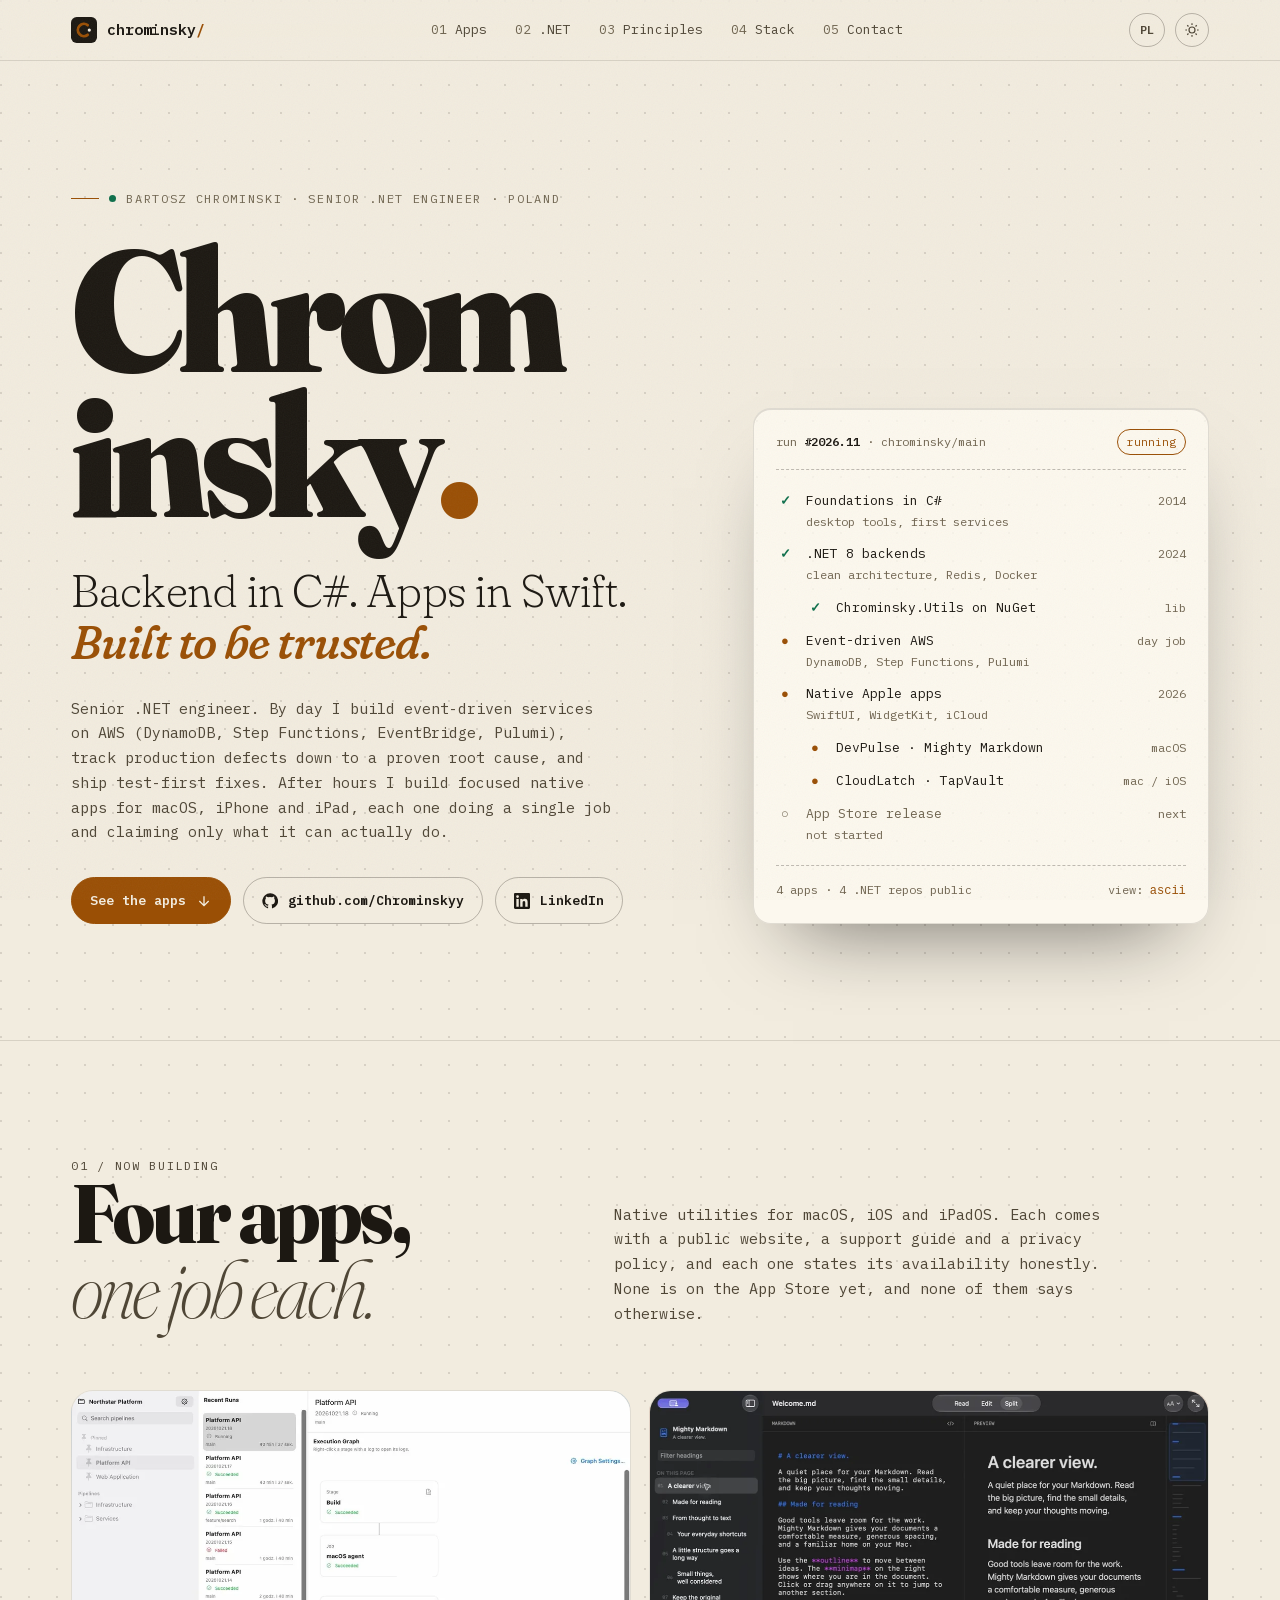
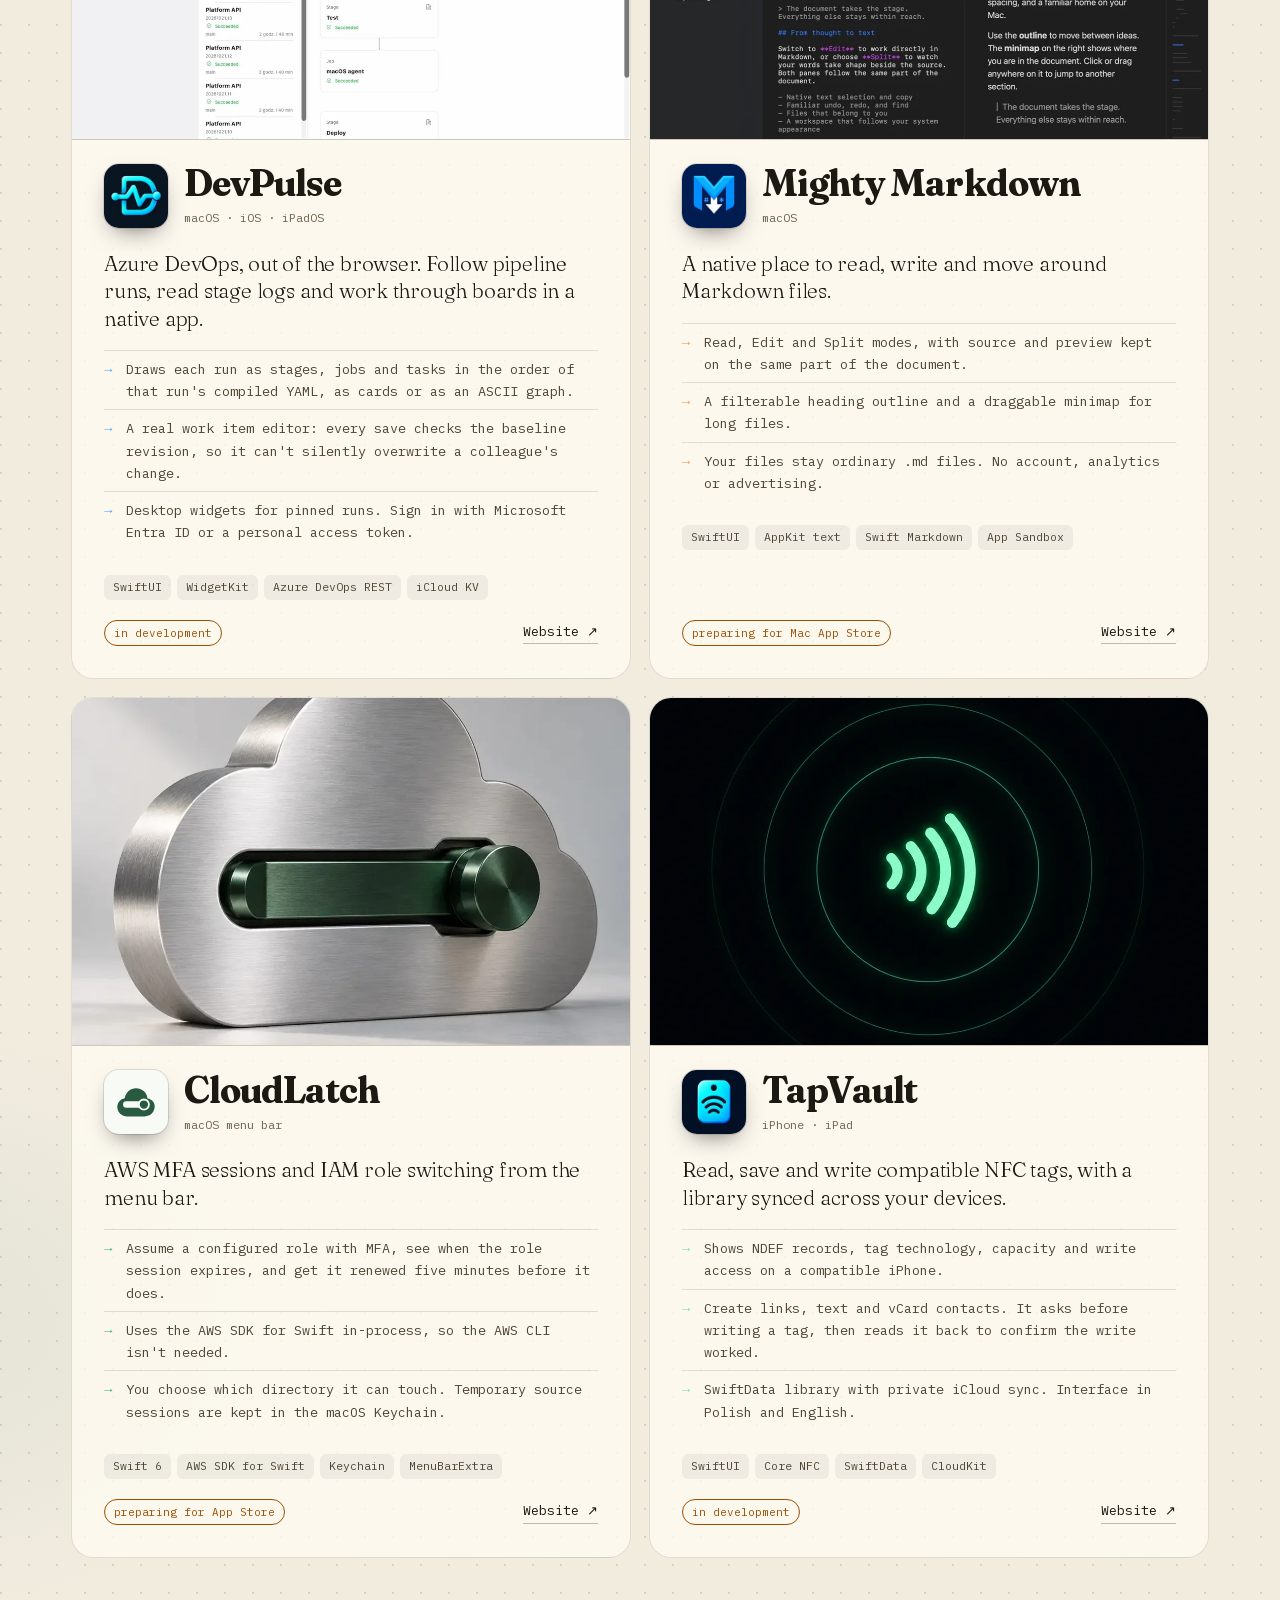
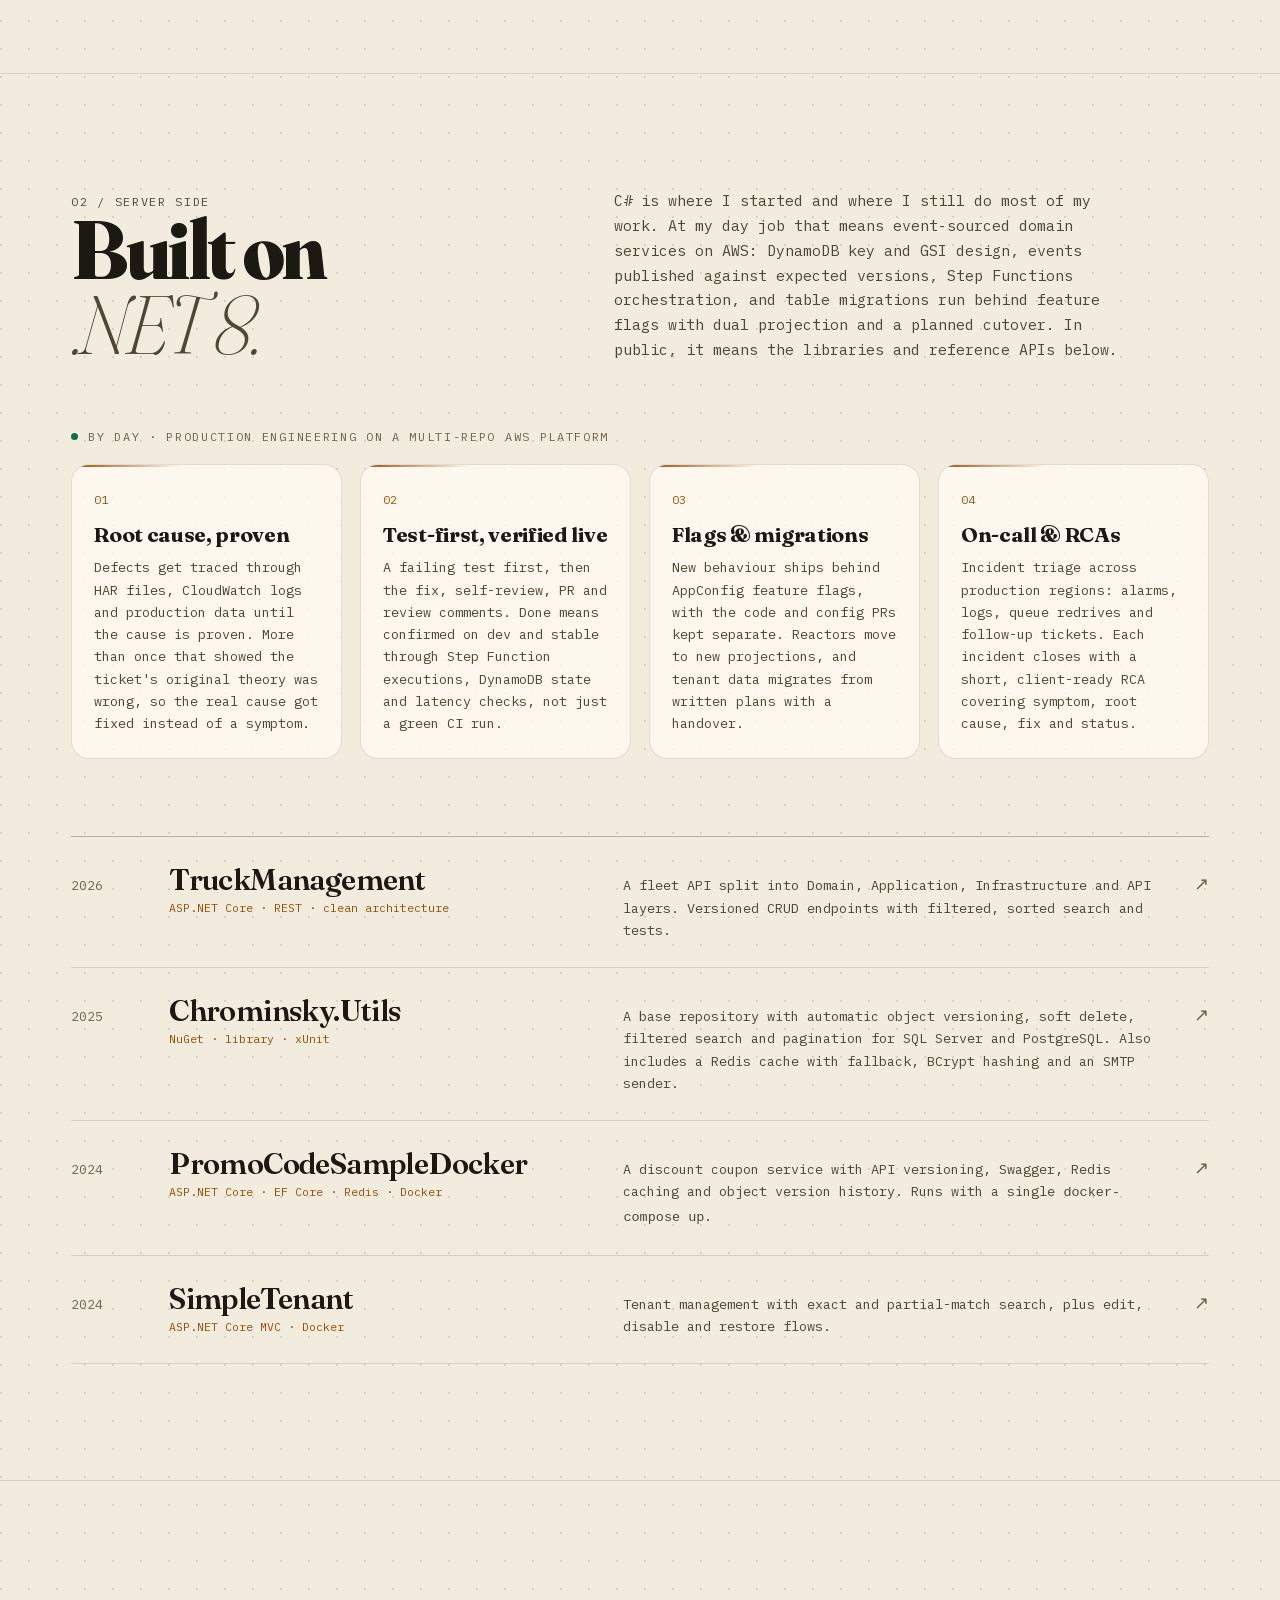
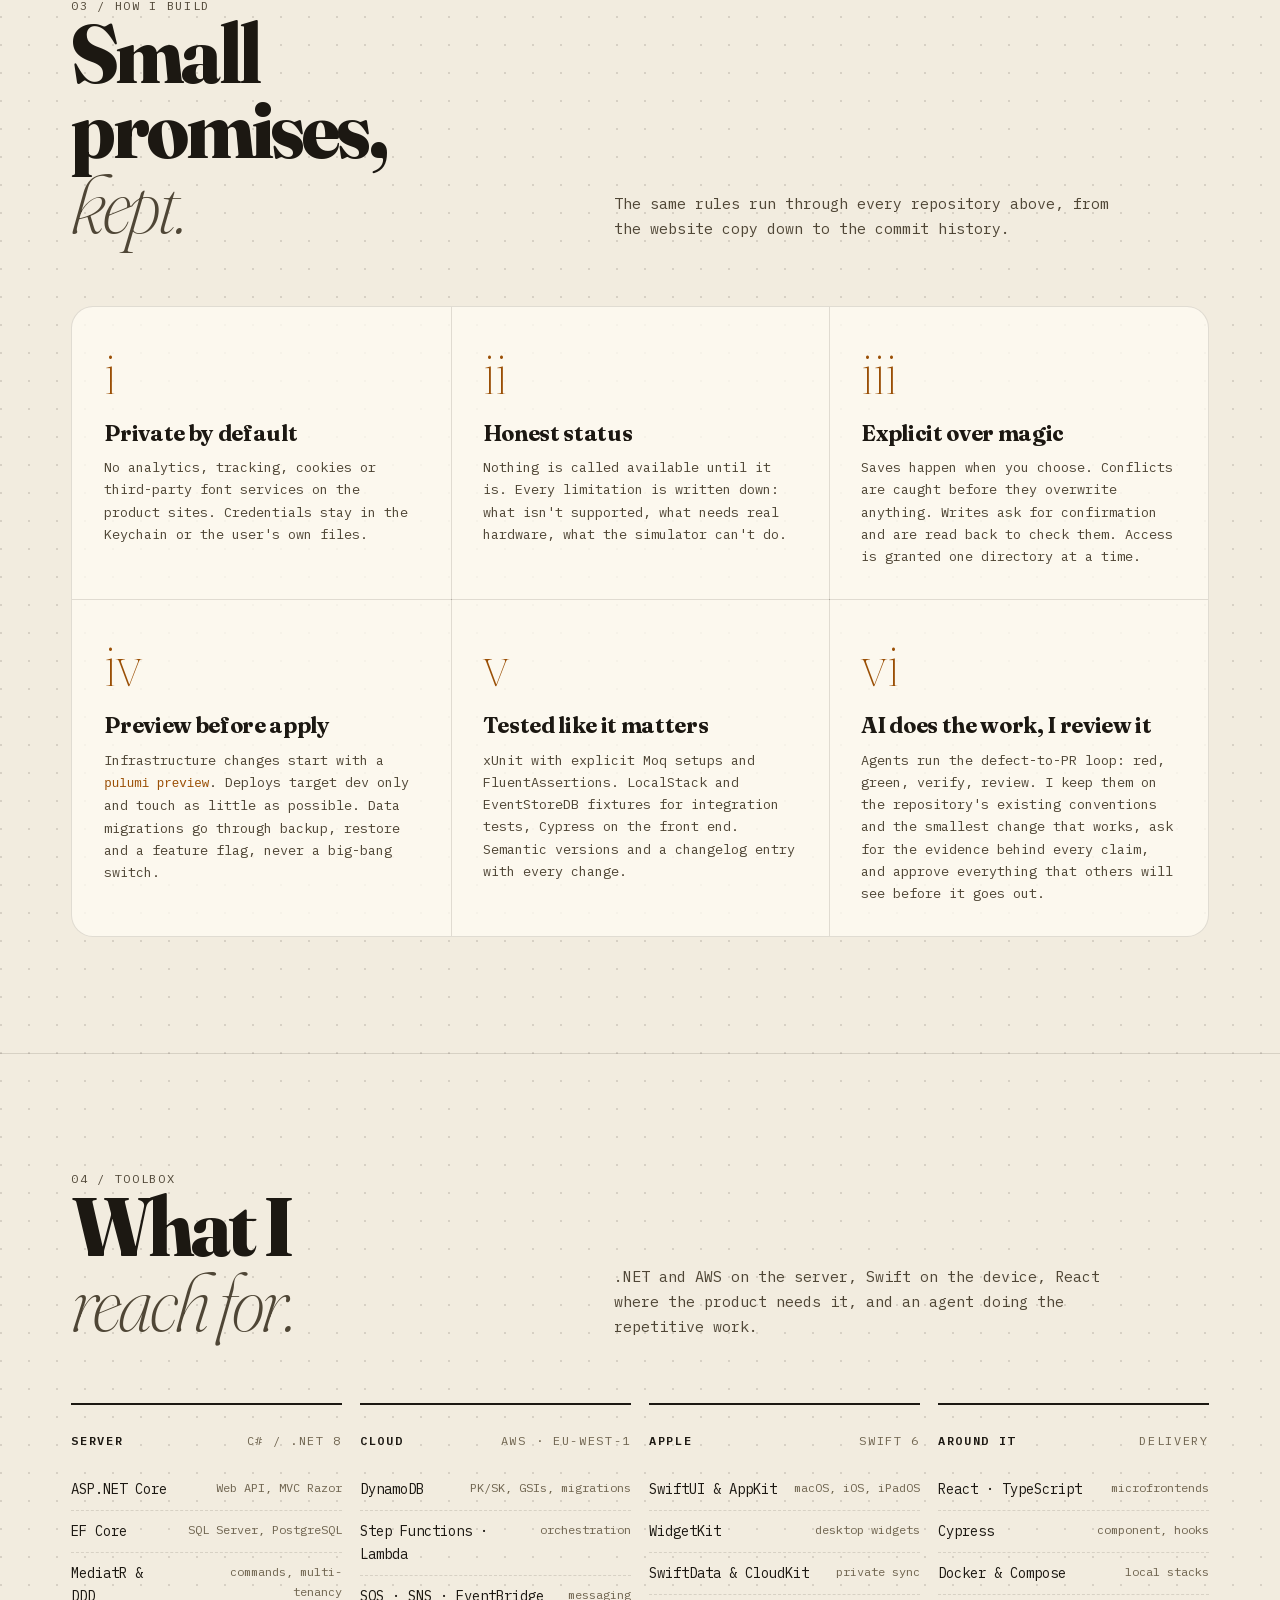
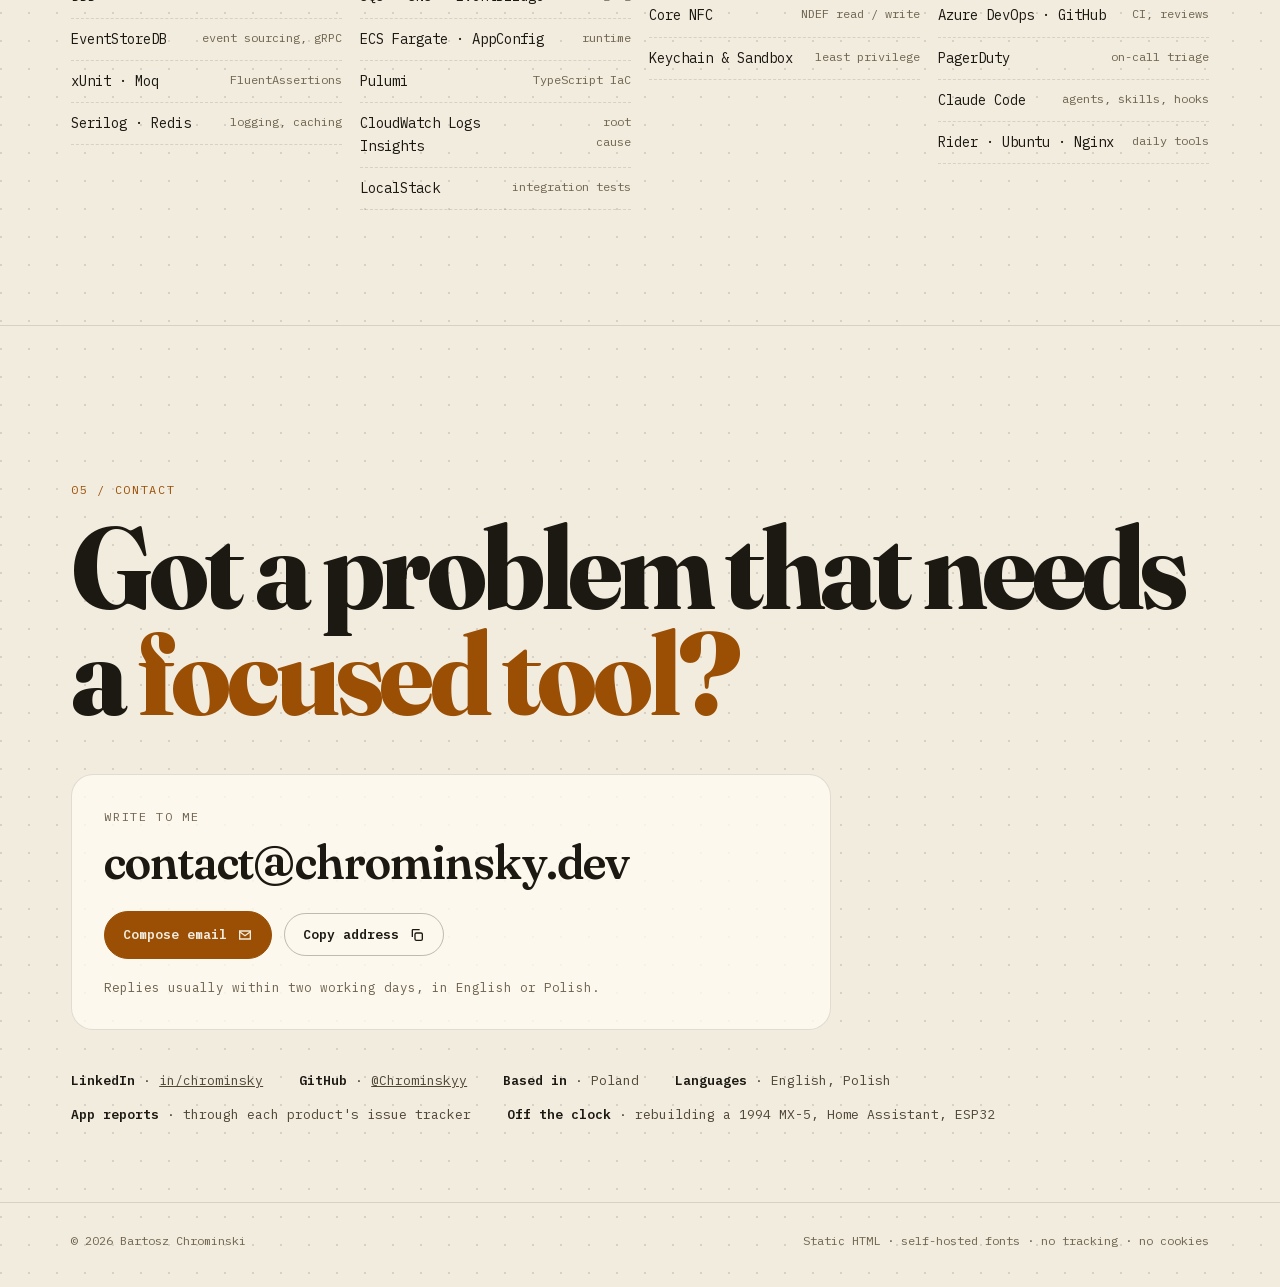
==== commit b744788f: "feat(seo): Person and WebSite structured data graph Person gets a stable @id (https://chrominsky.dev" ====
--- a/index.html
+++ b/index.html
@@ -4,7 +4,7 @@
 <meta charset="utf-8">
 <meta name="viewport" content="width=device-width, initial-scale=1">
 <title>Bartosz Chrominski | Senior .NET engineer</title>
-<meta name="description" content="Bartosz Chrominski (Chrominsky): senior C# and .NET engineer building event-driven services on AWS and focused native apps for macOS, iOS and iPadOS: DevPulse, Mighty Markdown, CloudLatch, TapVault.">
+<meta name="description" content="Bartosz Chrominski (Chrominsky), senior C# and .NET engineer: event-driven AWS services and native Apple apps DevPulse, Mighty Markdown, CloudLatch, TapVault.">
 <meta name="color-scheme" content="dark light">
 <meta property="og:title" content="Bartosz Chrominski | Senior .NET engineer">
 <meta property="og:description" content="Backend in C#. Apps in Swift. Built to be trusted. Event-driven .NET on AWS, plus native apps for macOS, iPhone and iPad.">
@@ -31,17 +31,59 @@
 <script type="application/ld+json">
 {
   "@context": "https://schema.org",
-  "@type": "Person",
-  "name": "Bartosz Chrominski",
-  "alternateName": "Chrominsky",
-  "jobTitle": "Senior .NET Engineer",
-  "url": "https://chrominsky.dev/",
-  "email": "mailto:contact@chrominsky.dev",
-  "image": "https://chrominsky.dev/assets/og-image.png",
-  "address": { "@type": "PostalAddress", "addressCountry": "PL" },
-  "knowsLanguage": ["en", "pl"],
-  "knowsAbout": ["C#", ".NET", "ASP.NET Core", "AWS", "DynamoDB", "AWS Step Functions", "Pulumi", "Event sourcing", "Swift", "SwiftUI"],
-  "sameAs": ["https://github.com/Chrominskyy", "https://www.linkedin.com/in/chrominsky/"]
+  "@graph": [
+    {
+      "@type": "Person",
+      "@id": "https://chrominsky.dev/#person",
+      "name": "Bartosz Chrominski",
+      "alternateName": [
+        "Chrominsky",
+        "Bartosz Chromiński"
+      ],
+      "jobTitle": "Senior .NET Engineer",
+      "url": "https://chrominsky.dev/",
+      "email": "mailto:contact@chrominsky.dev",
+      "image": "https://chrominsky.dev/assets/og-image.png",
+      "address": {
+        "@type": "PostalAddress",
+        "addressCountry": "PL"
+      },
+      "knowsLanguage": [
+        "en",
+        "pl"
+      ],
+      "knowsAbout": [
+        "C#",
+        ".NET",
+        "ASP.NET Core",
+        "AWS",
+        "DynamoDB",
+        "AWS Step Functions",
+        "Pulumi",
+        "Event sourcing",
+        "Swift",
+        "SwiftUI"
+      ],
+      "sameAs": [
+        "https://github.com/Chrominskyy",
+        "https://www.linkedin.com/in/chrominsky/"
+      ]
+    },
+    {
+      "@type": "WebSite",
+      "@id": "https://chrominsky.dev/#website",
+      "name": "Chrominsky",
+      "alternateName": "Bartosz Chrominski",
+      "url": "https://chrominsky.dev/",
+      "inLanguage": [
+        "en",
+        "pl"
+      ],
+      "author": {
+        "@id": "https://chrominsky.dev/#person"
+      }
+    }
+  ]
 }
 </script>
 <style>
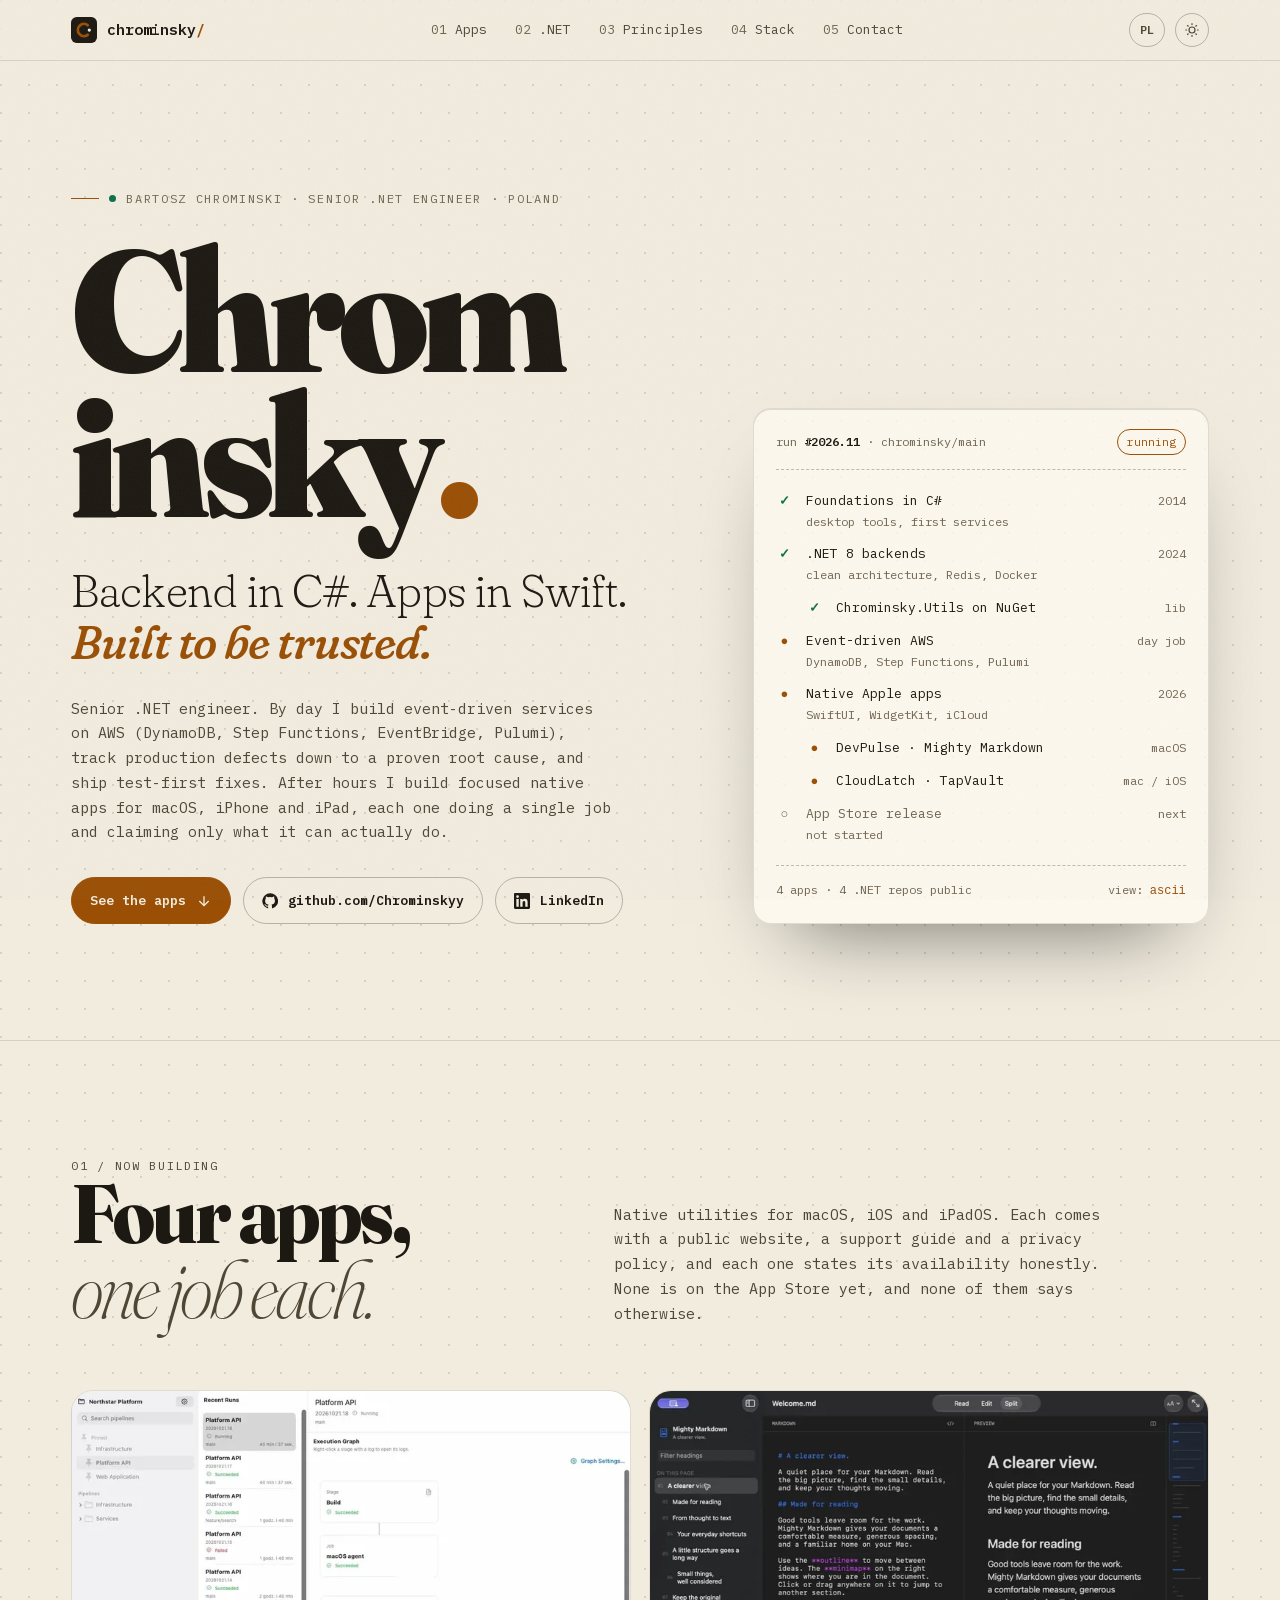
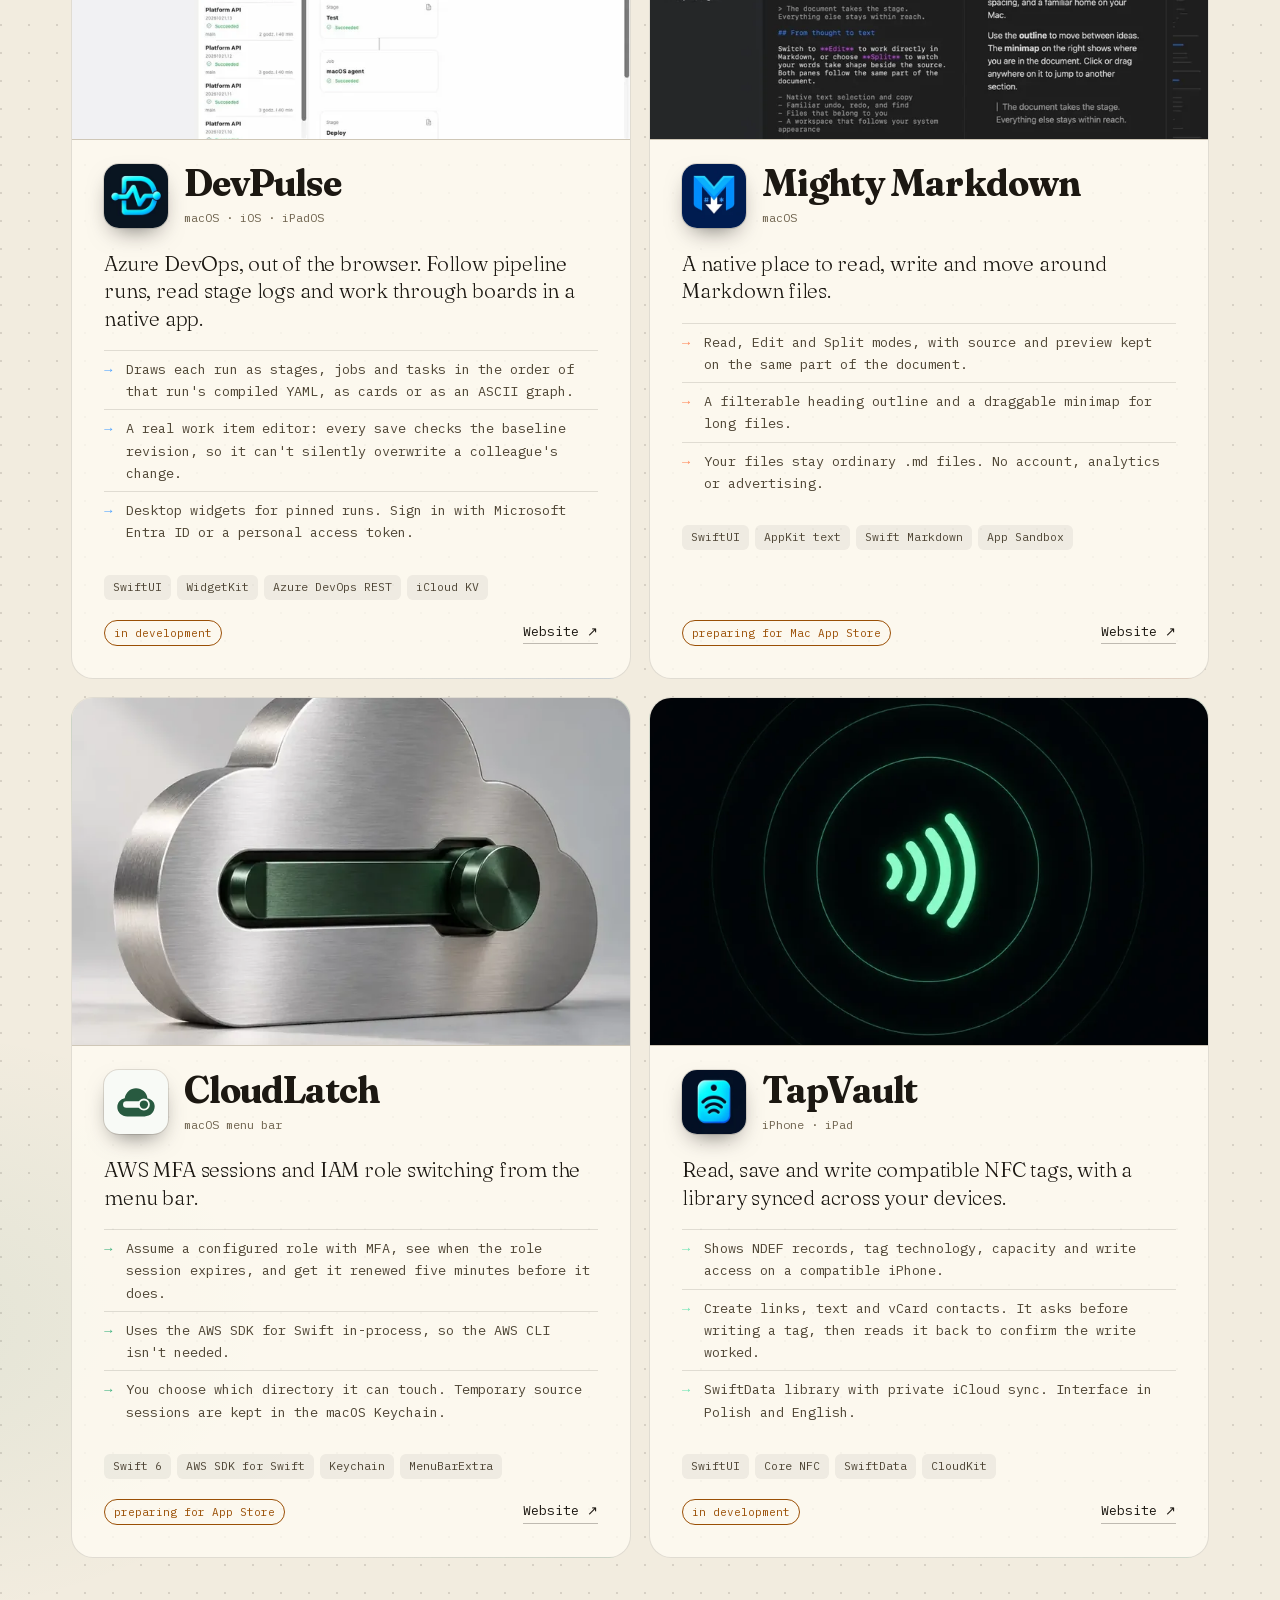
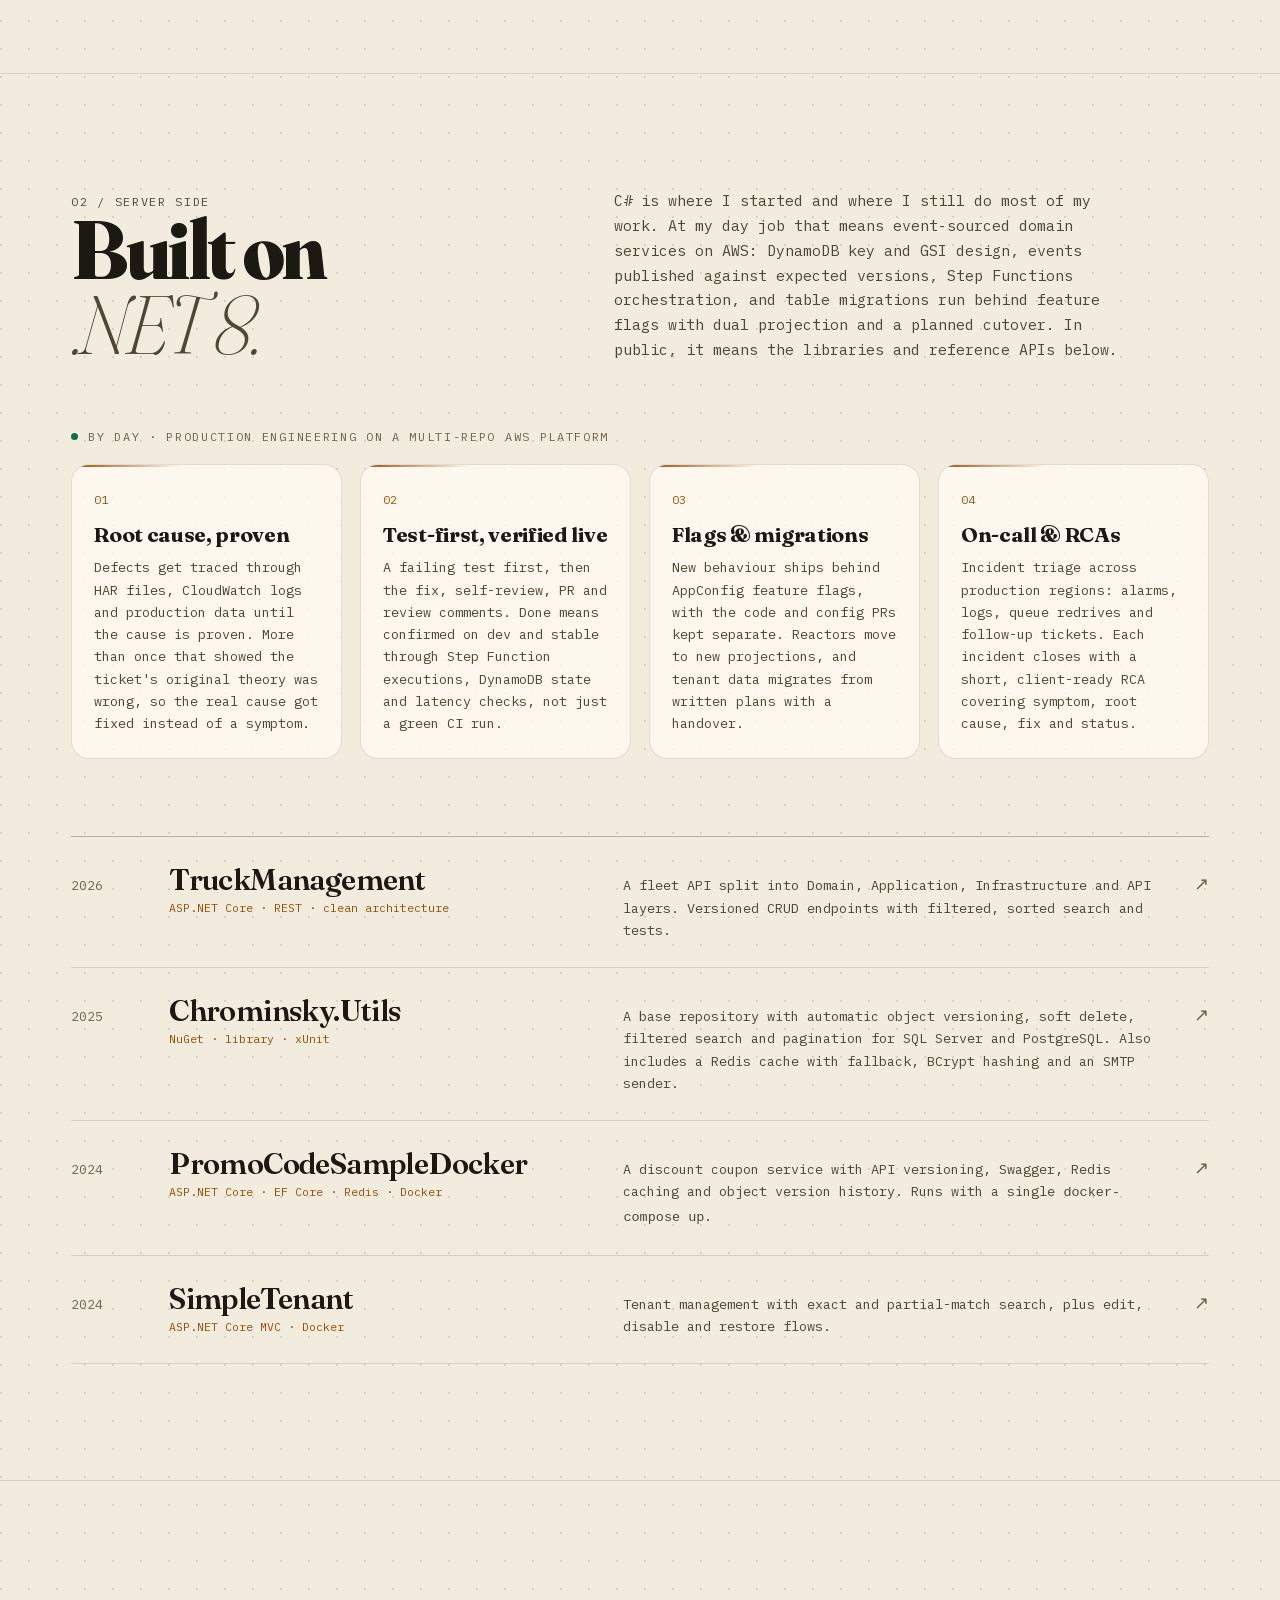
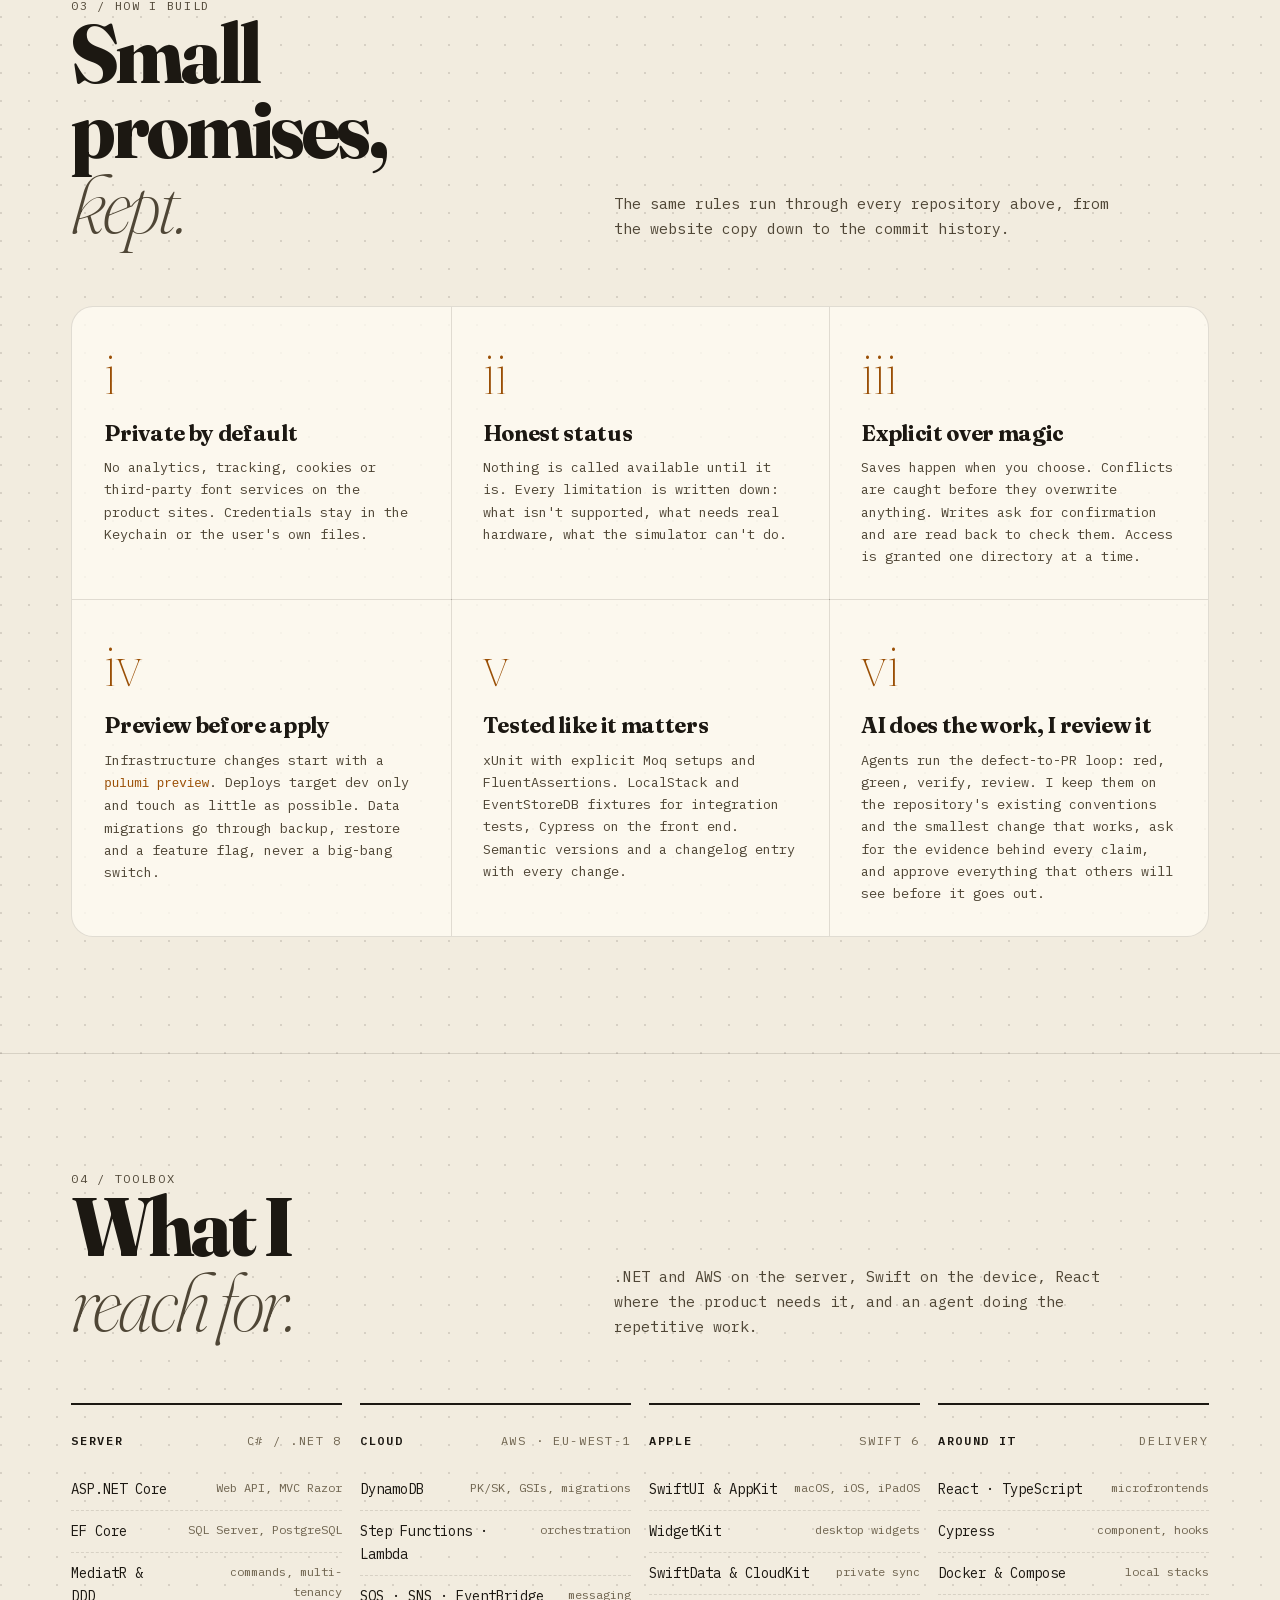
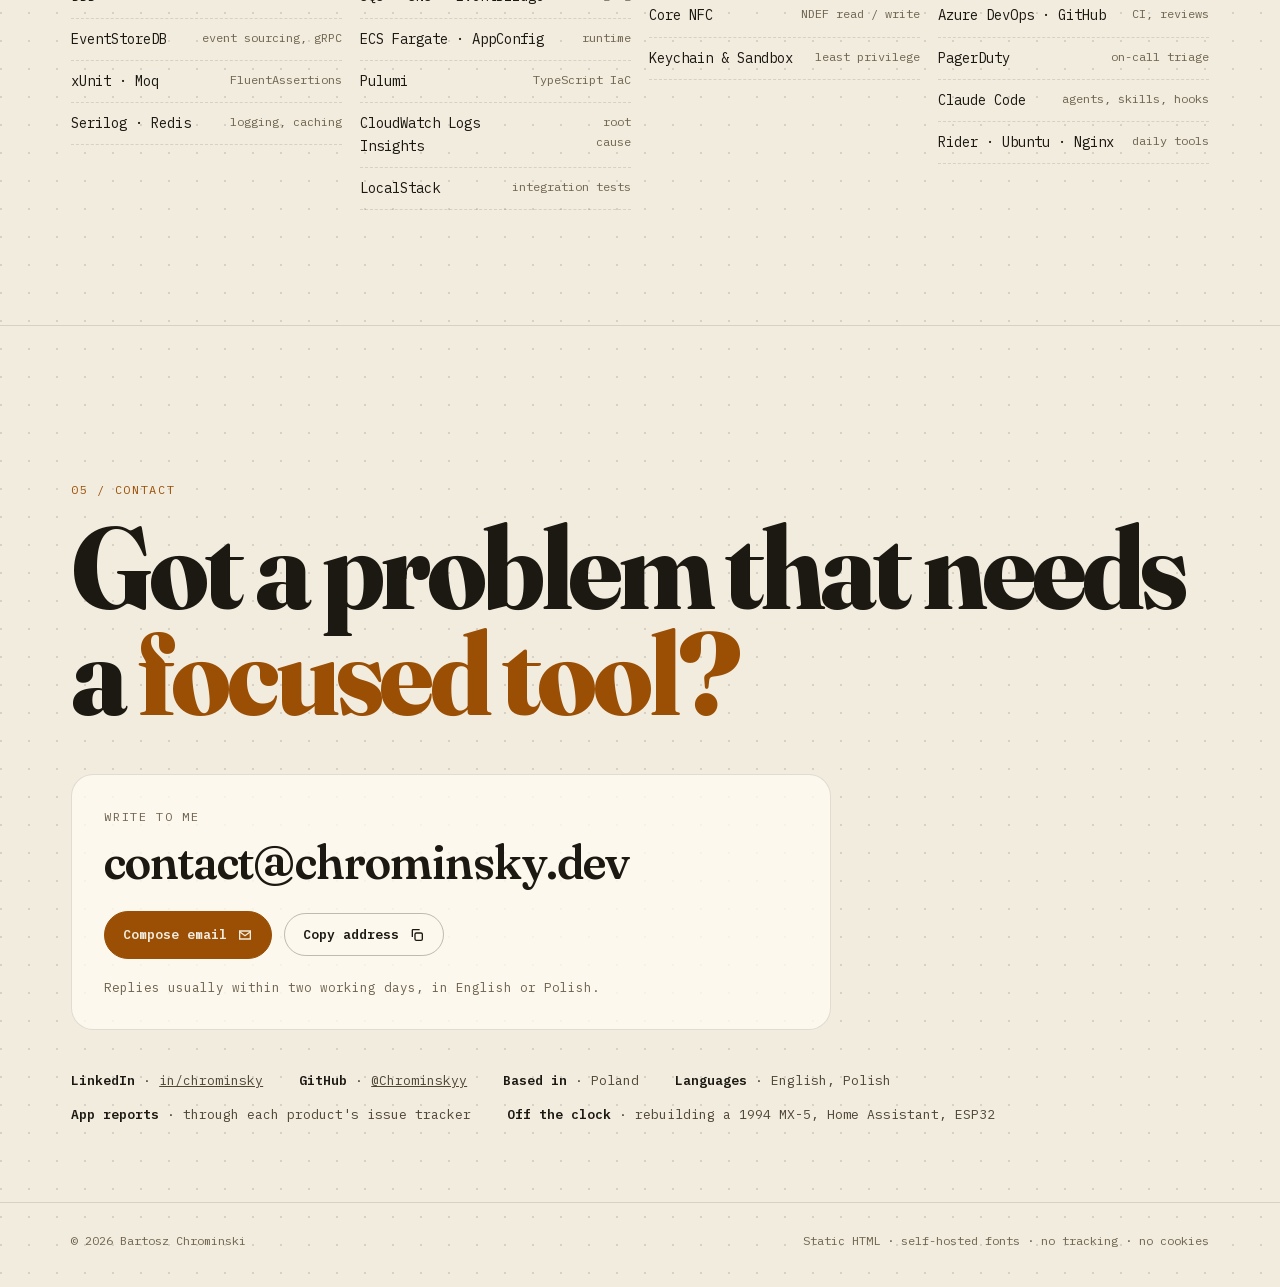
==== commit a4fa7e04: "perf: responsive srcset for app screenshots The 1100 px screenshots were sent to every viewport. 480" ====
--- a/index.html
+++ b/index.html
@@ -512,7 +512,7 @@
 
       <div class="apps">
         <article class="app devpulse reveal" style="--i:0">
-          <figure class="shot"><img src="assets/shots/devpulse.webp" alt="DevPulse pipeline run view with stages, jobs and tasks" width="1100" height="688" loading="lazy" decoding="async"></figure>
+          <figure class="shot"><img src="assets/shots/devpulse.webp" srcset="assets/shots/devpulse-480.webp 480w, assets/shots/devpulse-760.webp 760w, assets/shots/devpulse.webp 1100w" sizes="(max-width: 860px) calc(100vw - 34px), (max-width: 1240px) 45vw, 560px" alt="DevPulse pipeline run view with stages, jobs and tasks" width="1100" height="688" loading="lazy" decoding="async"></figure>
           <div class="app-top">
             <div class="icon"><img src="assets/icons/devpulse.webp" alt="" width="64" height="64" loading="lazy"></div>
             <div><h3>DevPulse</h3><div class="platform">macOS · iOS · iPadOS</div></div>
@@ -531,7 +531,7 @@
         </article>
 
         <article class="app markdown reveal" style="--i:1">
-          <figure class="shot"><img src="assets/shots/mighty-markdown.webp" alt="Mighty Markdown in Split mode, Markdown source beside the rendered preview" width="1100" height="688" loading="lazy" decoding="async"></figure>
+          <figure class="shot"><img src="assets/shots/mighty-markdown.webp" srcset="assets/shots/mighty-markdown-480.webp 480w, assets/shots/mighty-markdown-760.webp 760w, assets/shots/mighty-markdown.webp 1100w" sizes="(max-width: 860px) calc(100vw - 34px), (max-width: 1240px) 45vw, 560px" alt="Mighty Markdown in Split mode, Markdown source beside the rendered preview" width="1100" height="688" loading="lazy" decoding="async"></figure>
           <div class="app-top">
             <div class="icon"><img src="assets/icons/mighty-markdown.webp" alt="" width="64" height="64" loading="lazy"></div>
             <div><h3>Mighty Markdown</h3><div class="platform">macOS</div></div>
@@ -550,7 +550,7 @@
         </article>
 
         <article class="app cloudlatch reveal" style="--i:2">
-          <figure class="shot"><img src="assets/shots/cloudlatch.webp" alt="CloudLatch artwork: a brushed metal cloud with a green latch" width="1100" height="688" loading="lazy" decoding="async"></figure>
+          <figure class="shot"><img src="assets/shots/cloudlatch.webp" srcset="assets/shots/cloudlatch-480.webp 480w, assets/shots/cloudlatch-760.webp 760w, assets/shots/cloudlatch.webp 1100w" sizes="(max-width: 860px) calc(100vw - 34px), (max-width: 1240px) 45vw, 560px" alt="CloudLatch artwork: a brushed metal cloud with a green latch" width="1100" height="688" loading="lazy" decoding="async"></figure>
           <div class="app-top">
             <div class="icon svg"><img src="assets/icons/cloudlatch.svg" alt="" width="64" height="64" loading="lazy"></div>
             <div><h3>CloudLatch</h3><div class="platform">macOS menu bar</div></div>
@@ -569,7 +569,7 @@
         </article>
 
         <article class="app tapvault reveal" style="--i:3">
-          <figure class="shot"><img src="assets/shots/tapvault.webp" alt="TapVault artwork: a glowing NFC symbol with orbit rings" width="1100" height="688" loading="lazy" decoding="async"></figure>
+          <figure class="shot"><img src="assets/shots/tapvault.webp" srcset="assets/shots/tapvault-480.webp 480w, assets/shots/tapvault-760.webp 760w, assets/shots/tapvault.webp 1100w" sizes="(max-width: 860px) calc(100vw - 34px), (max-width: 1240px) 45vw, 560px" alt="TapVault artwork: a glowing NFC symbol with orbit rings" width="1100" height="688" loading="lazy" decoding="async"></figure>
           <div class="app-top">
             <div class="icon"><img src="assets/icons/tapvault.webp" alt="" width="64" height="64" loading="lazy"></div>
             <div><h3>TapVault</h3><div class="platform">iPhone · iPad</div></div>
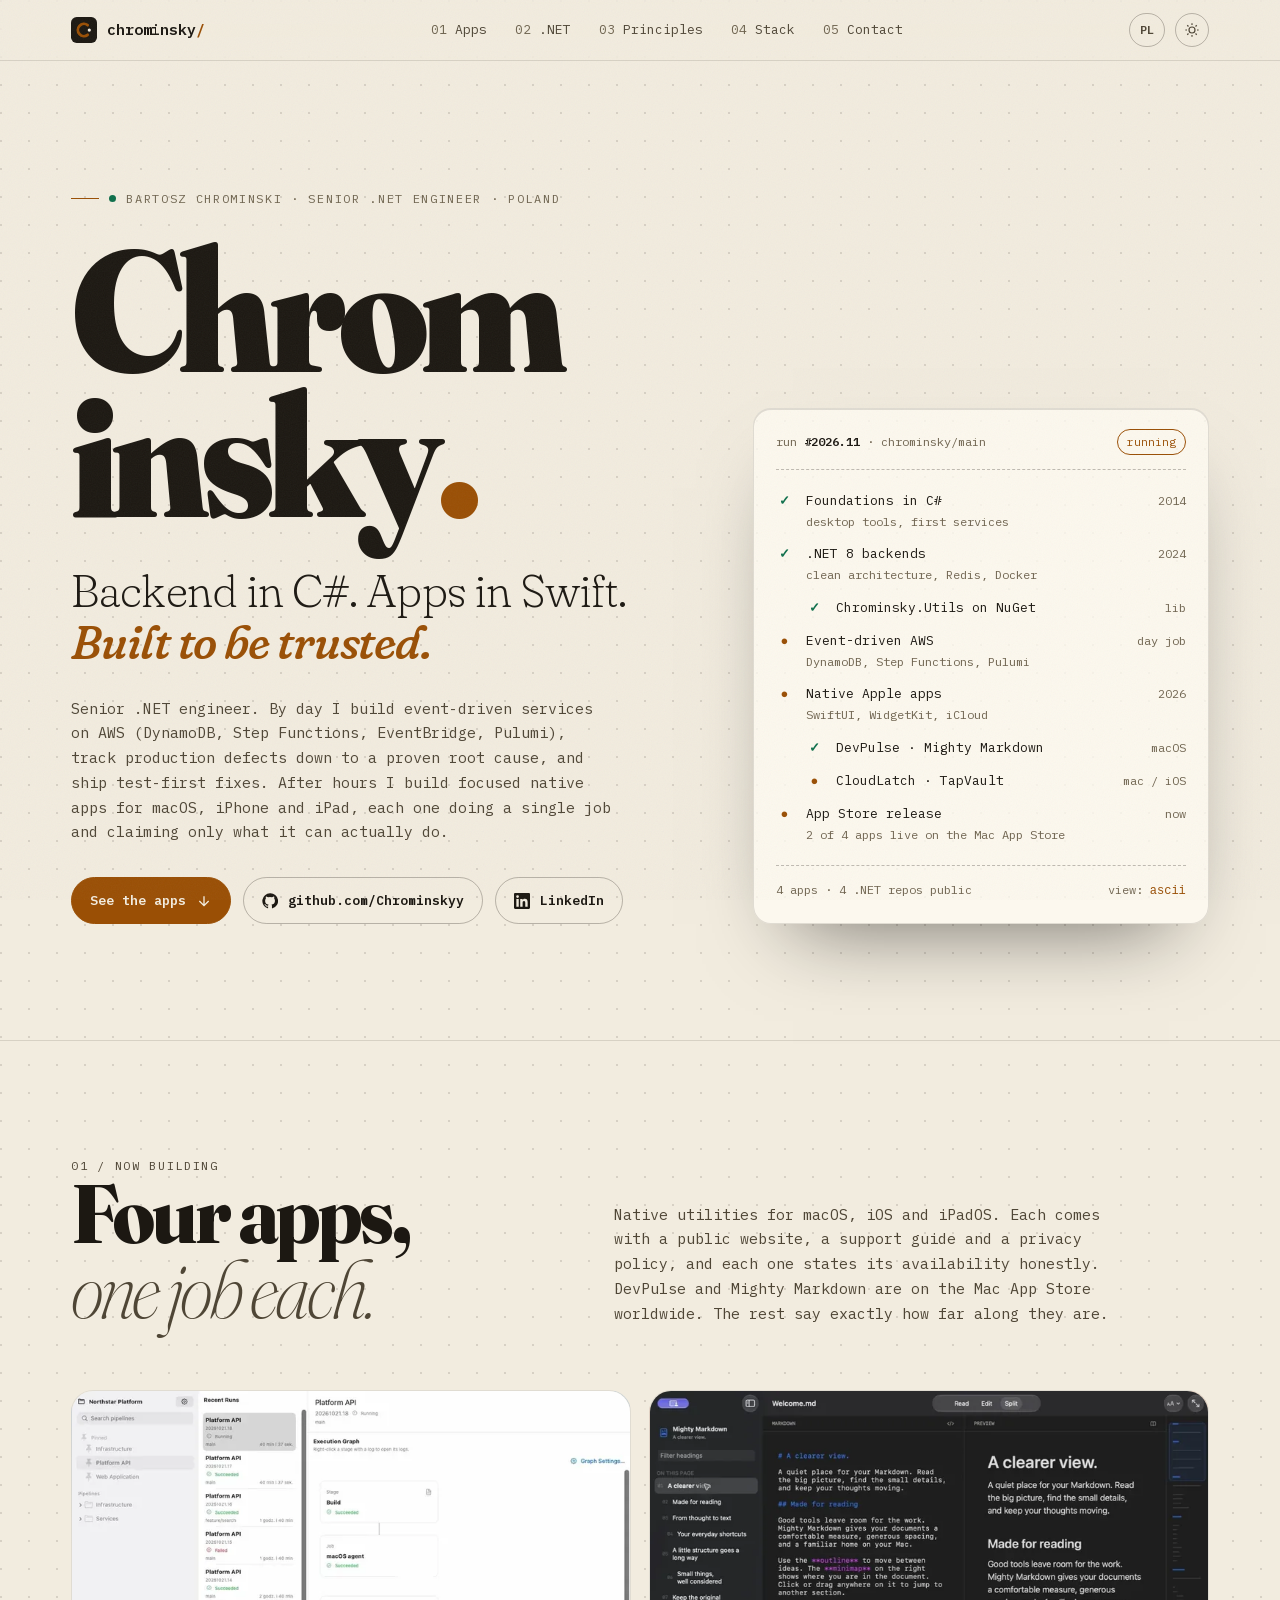
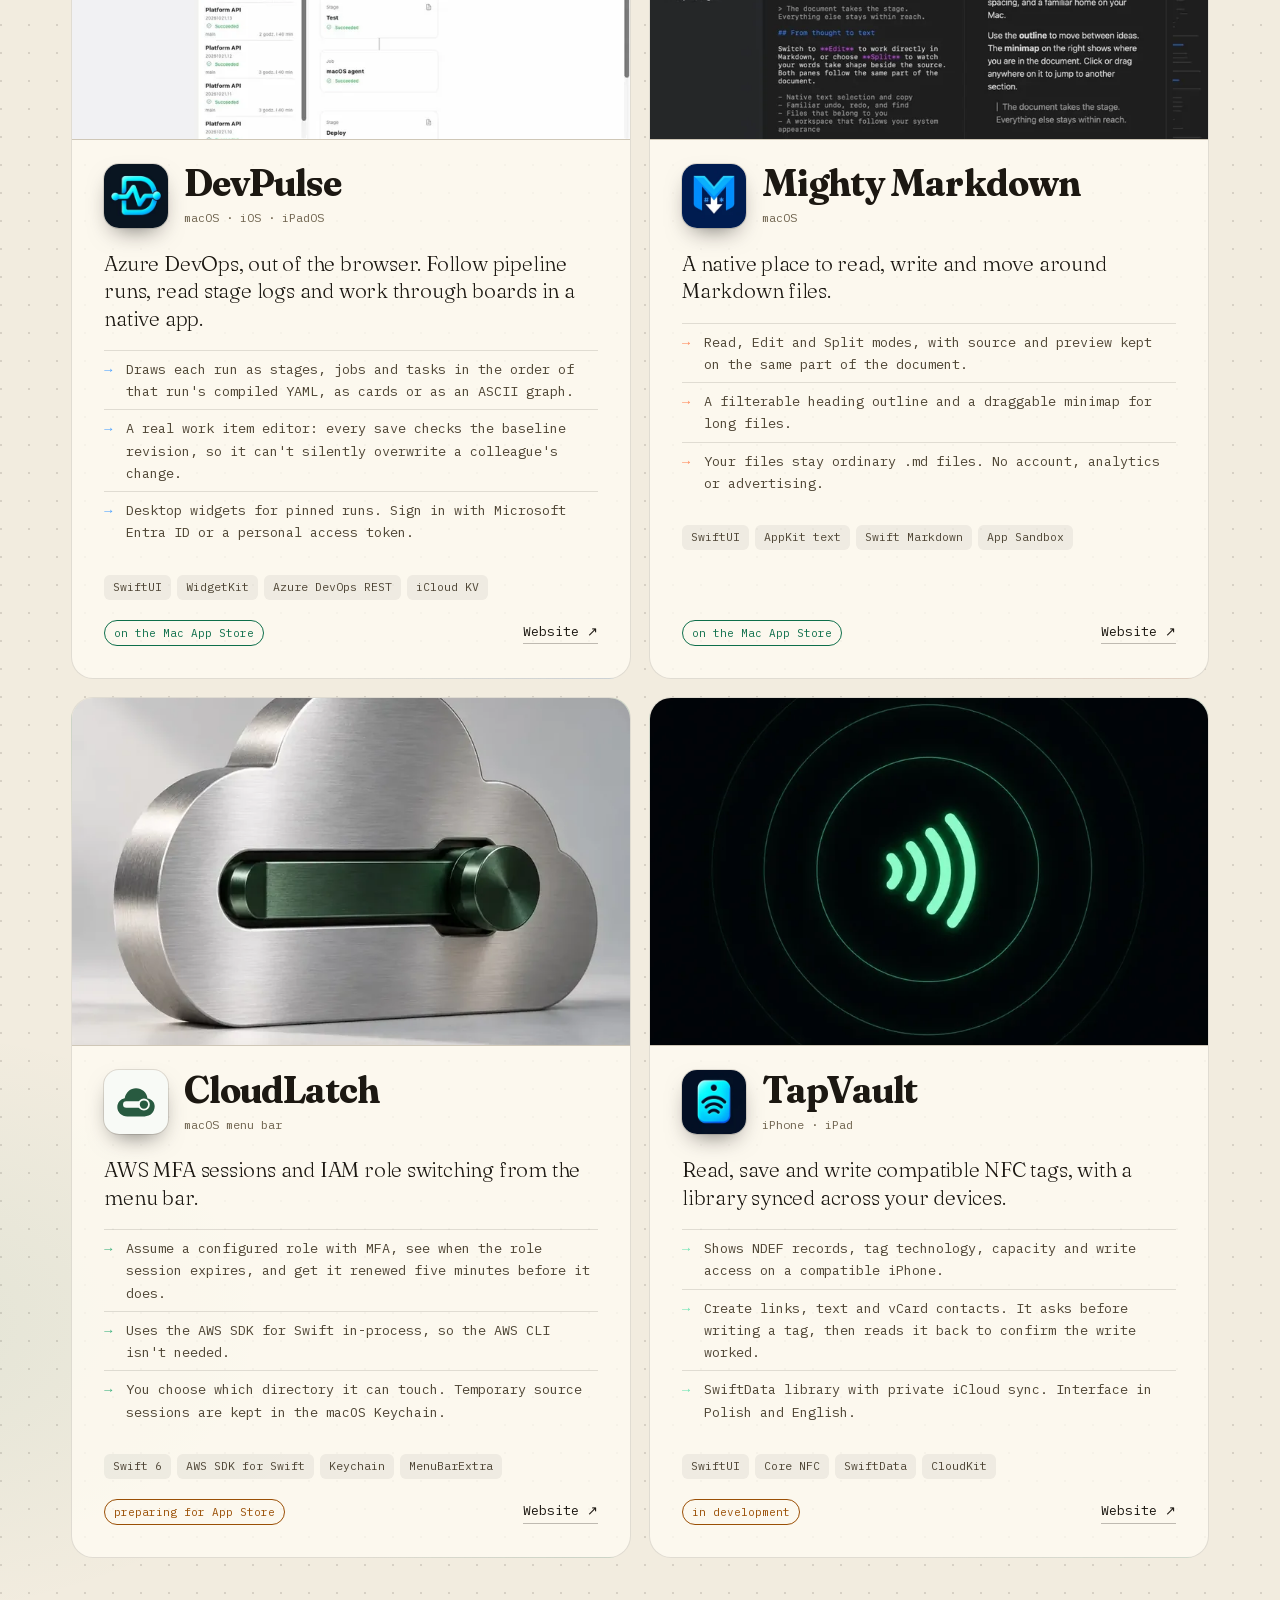
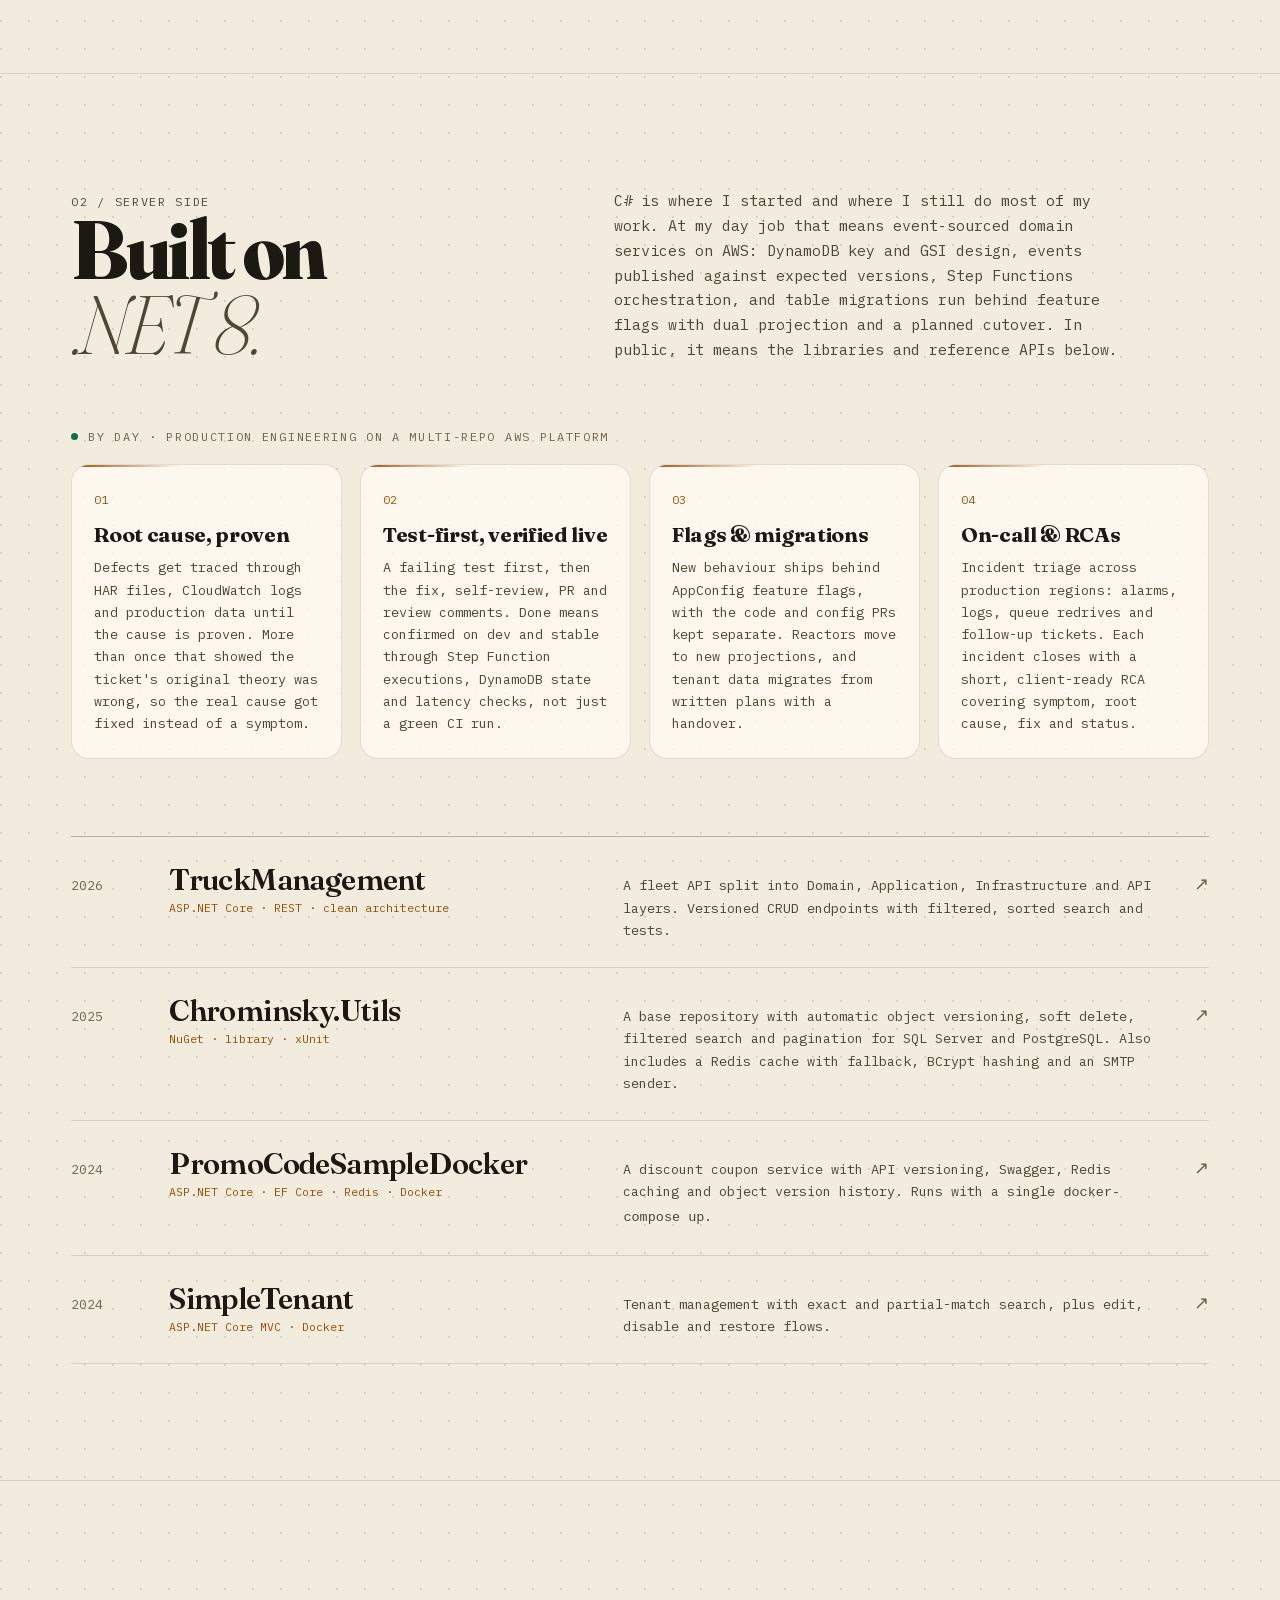
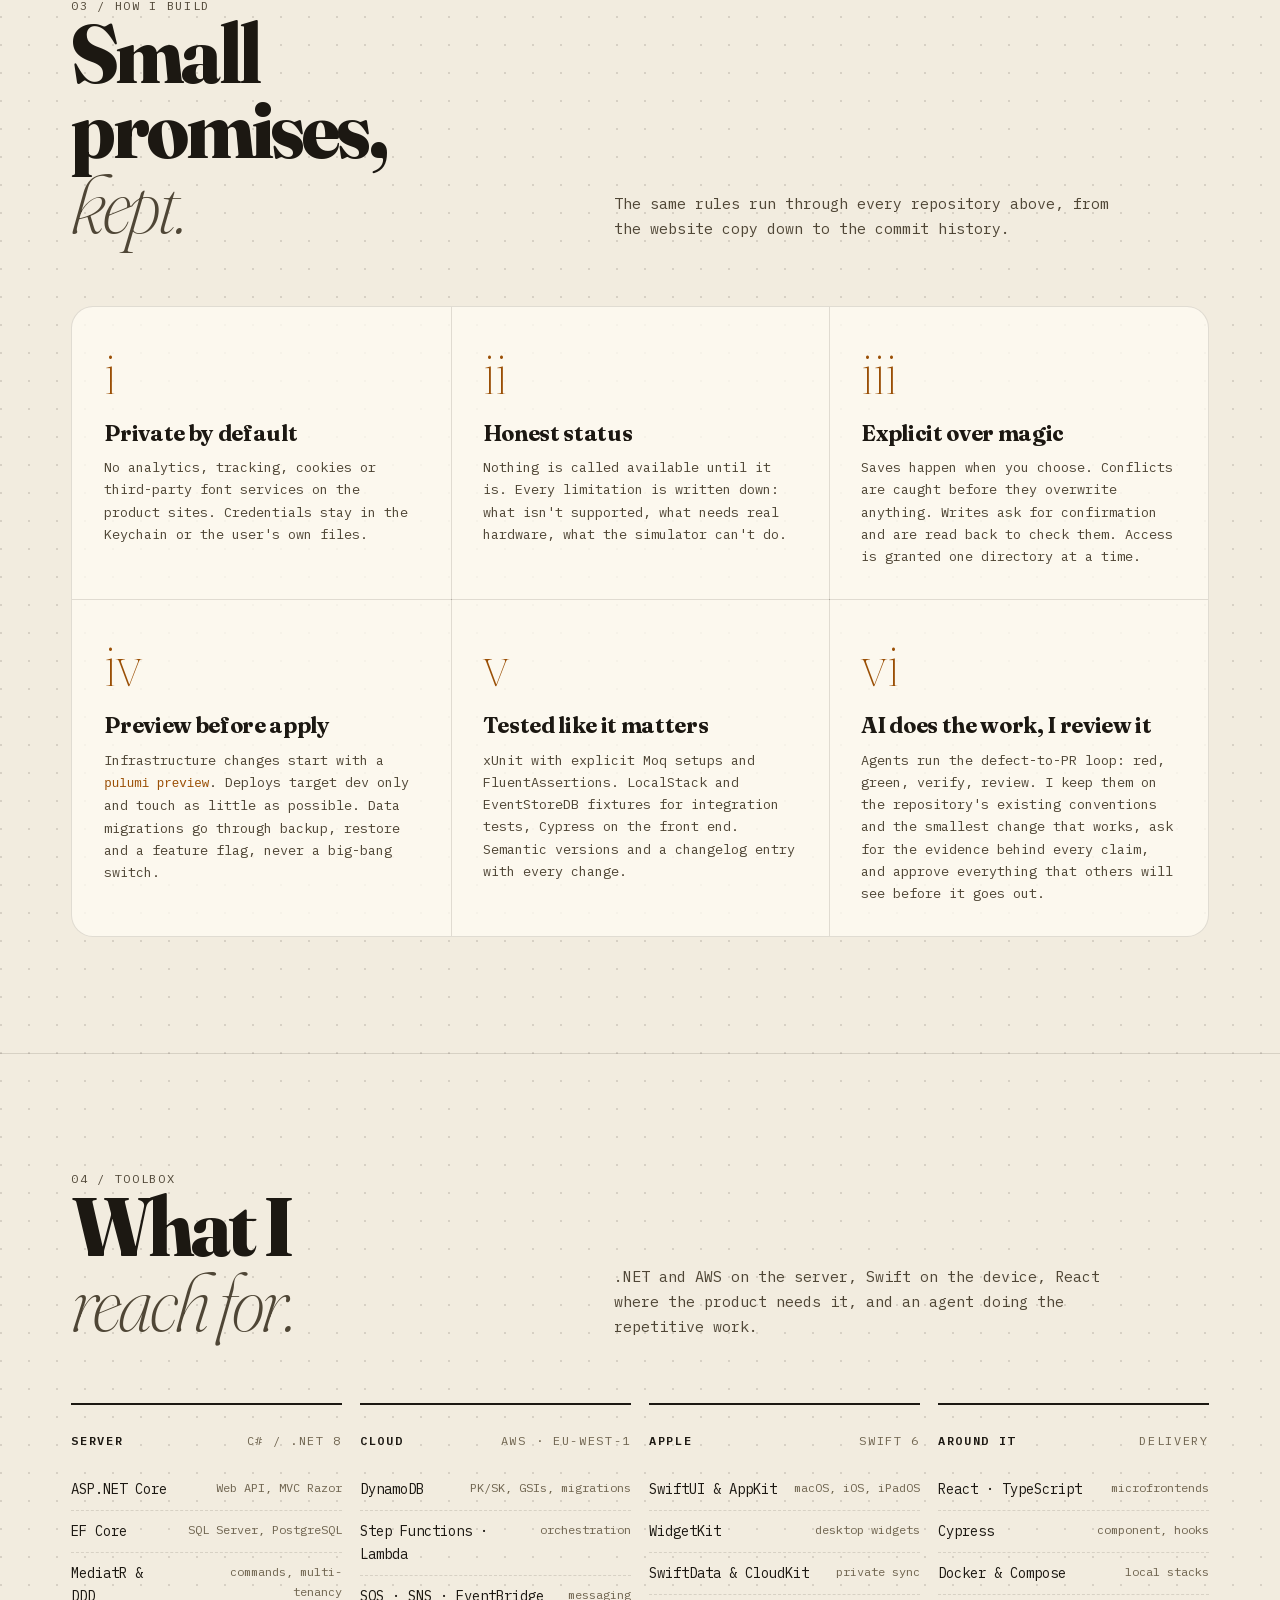
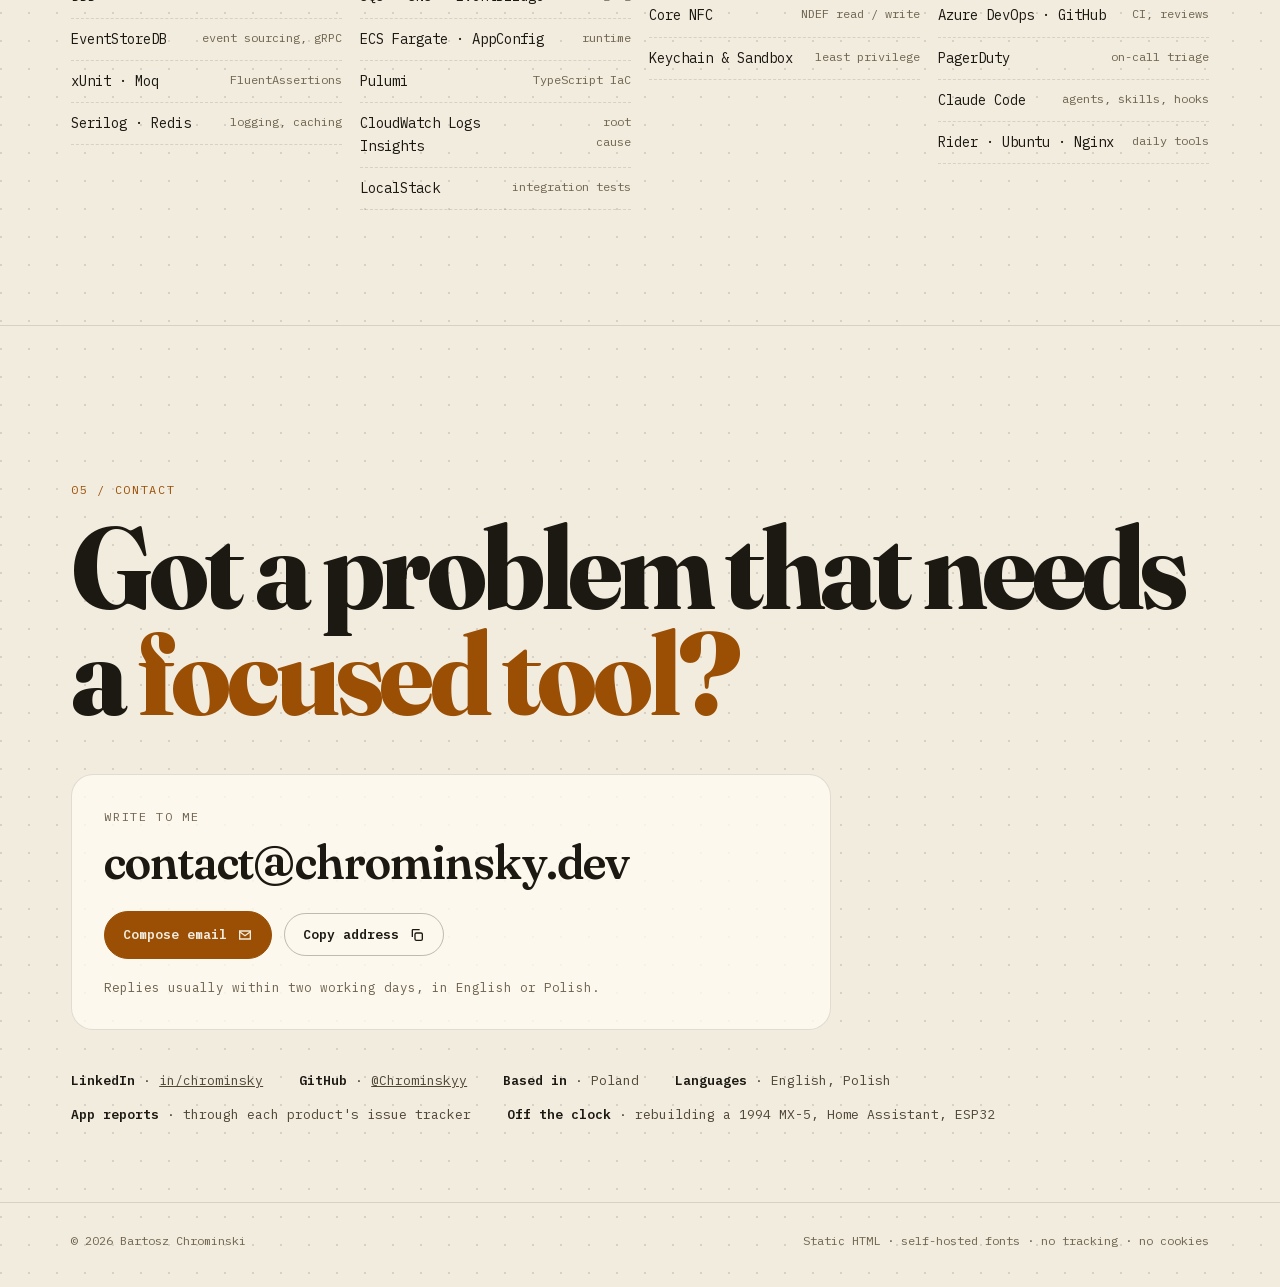
==== commit 9774663b: "Mark DevPulse and Mighty Markdown as available on the Mac App Store Co-Authored-By: Claude Opus 5.5 " ====
--- a/index.html
+++ b/index.html
@@ -423,6 +423,8 @@
 /* ---------- motion: staggered load ---------- */
 .rise { opacity: 0; transform: translateY(22px); animation: rise .9s cubic-bezier(.2,.8,.2,1) forwards; animation-delay: calc(var(--i, 0) * 110ms + 80ms); }
 @keyframes rise { to { opacity: 1; transform: none; } }
+/* The hero text holds the LCP element: start it at once and keep the entrance short. */
+.kicker.rise, .tagline.rise, .lede.rise { animation-duration: .5s; animation-delay: 0s; }
 .name .ch { display: inline-block; opacity: 0; transform: translateY(.35em) rotate(4deg); animation: drop .9s cubic-bezier(.2,.9,.25,1.1) forwards; animation-delay: calc(var(--c) * 45ms + 160ms); }
 @keyframes drop { to { opacity: 1; transform: none; } }
 .stage { opacity: 0; animation: rise .6s ease-out forwards; animation-delay: calc(var(--s) * 180ms + 900ms); transform: translateX(-8px); }
@@ -491,9 +493,9 @@
           <li class="stage ok child" style="--s:2"><span class="glyph">✓</span><span class="label">Chrominsky.Utils on NuGet</span><span class="time">lib</span></li>
           <li class="stage running" style="--s:3"><span class="glyph">●</span><span class="label">Event-driven AWS<small>DynamoDB, Step Functions, Pulumi</small></span><span class="time">day job</span></li>
           <li class="stage running" style="--s:4"><span class="glyph">●</span><span class="label">Native Apple apps<small>SwiftUI, WidgetKit, iCloud</small></span><span class="time">2026</span></li>
-          <li class="stage running child" style="--s:5"><span class="glyph">●</span><span class="label">DevPulse · Mighty Markdown</span><span class="time">macOS</span></li>
+          <li class="stage ok child" style="--s:5"><span class="glyph">✓</span><span class="label">DevPulse · Mighty Markdown</span><span class="time">macOS</span></li>
           <li class="stage running child" style="--s:6"><span class="glyph">●</span><span class="label">CloudLatch · TapVault</span><span class="time">mac / iOS</span></li>
-          <li class="stage queued" style="--s:7"><span class="glyph">○</span><span class="label">App Store release<small>not started</small></span><span class="time">next</span></li>
+          <li class="stage running" style="--s:7"><span class="glyph">●</span><span class="label">App Store release<small>2 of 4 apps live on the Mac App Store</small></span><span class="time">now</span></li>
         </ol>
         <div class="run-foot"><span>4 apps · 4 .NET repos public</span><span>view: <code>ascii</code></span></div>
       </aside>
@@ -507,7 +509,7 @@
           <p class="sec-num reveal">01 / Now building</p>
           <h2 id="apps-h" class="reveal" style="--i:1">Four apps,<br><i>one job each.</i></h2>
         </div>
-        <p class="reveal" style="--i:2">Native utilities for macOS, iOS and iPadOS. Each comes with a public website, a support guide and a privacy policy, and each one states its availability honestly. None is on the App Store yet, and none of them says otherwise.</p>
+        <p class="reveal" style="--i:2">Native utilities for macOS, iOS and iPadOS. Each comes with a public website, a support guide and a privacy policy, and each one states its availability honestly. DevPulse and Mighty Markdown are on the Mac App Store worldwide. The rest say exactly how far along they are.</p>
       </div>
 
       <div class="apps">
@@ -525,7 +527,7 @@
           </ul>
           <ul class="tech" aria-label="Technologies"><li>SwiftUI</li><li>WidgetKit</li><li>Azure DevOps REST</li><li>iCloud KV</li></ul>
           <div class="app-foot">
-            <span class="badge dev">in development</span>
+            <span class="badge live">on the Mac App Store</span>
             <a href="https://devpulse.chrominsky.dev/">Website ↗</a>
           </div>
         </article>
@@ -544,7 +546,7 @@
           </ul>
           <ul class="tech" aria-label="Technologies"><li>SwiftUI</li><li>AppKit text</li><li>Swift Markdown</li><li>App Sandbox</li></ul>
           <div class="app-foot">
-            <span class="badge dev">preparing for Mac App Store</span>
+            <span class="badge live">on the Mac App Store</span>
             <a href="https://mightymarkdown.chrominsky.dev/">Website ↗</a>
           </div>
         </article>
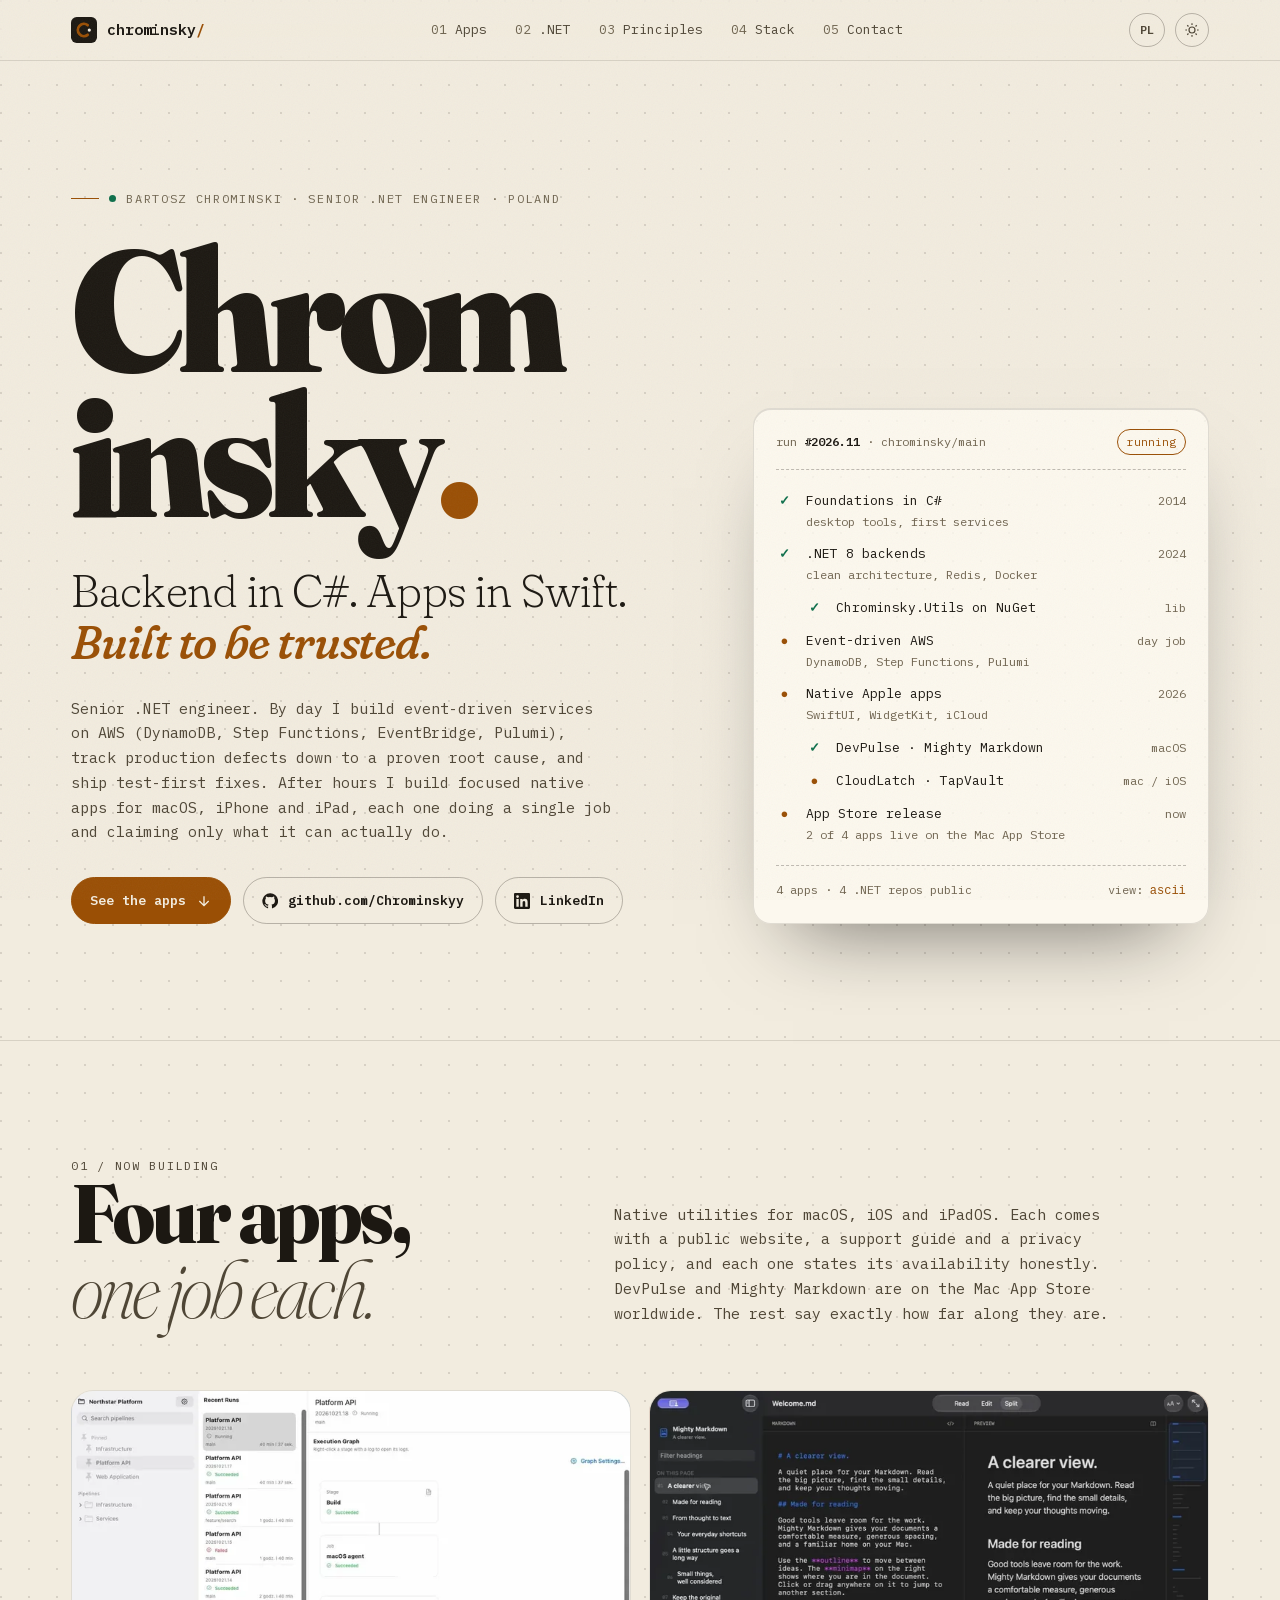
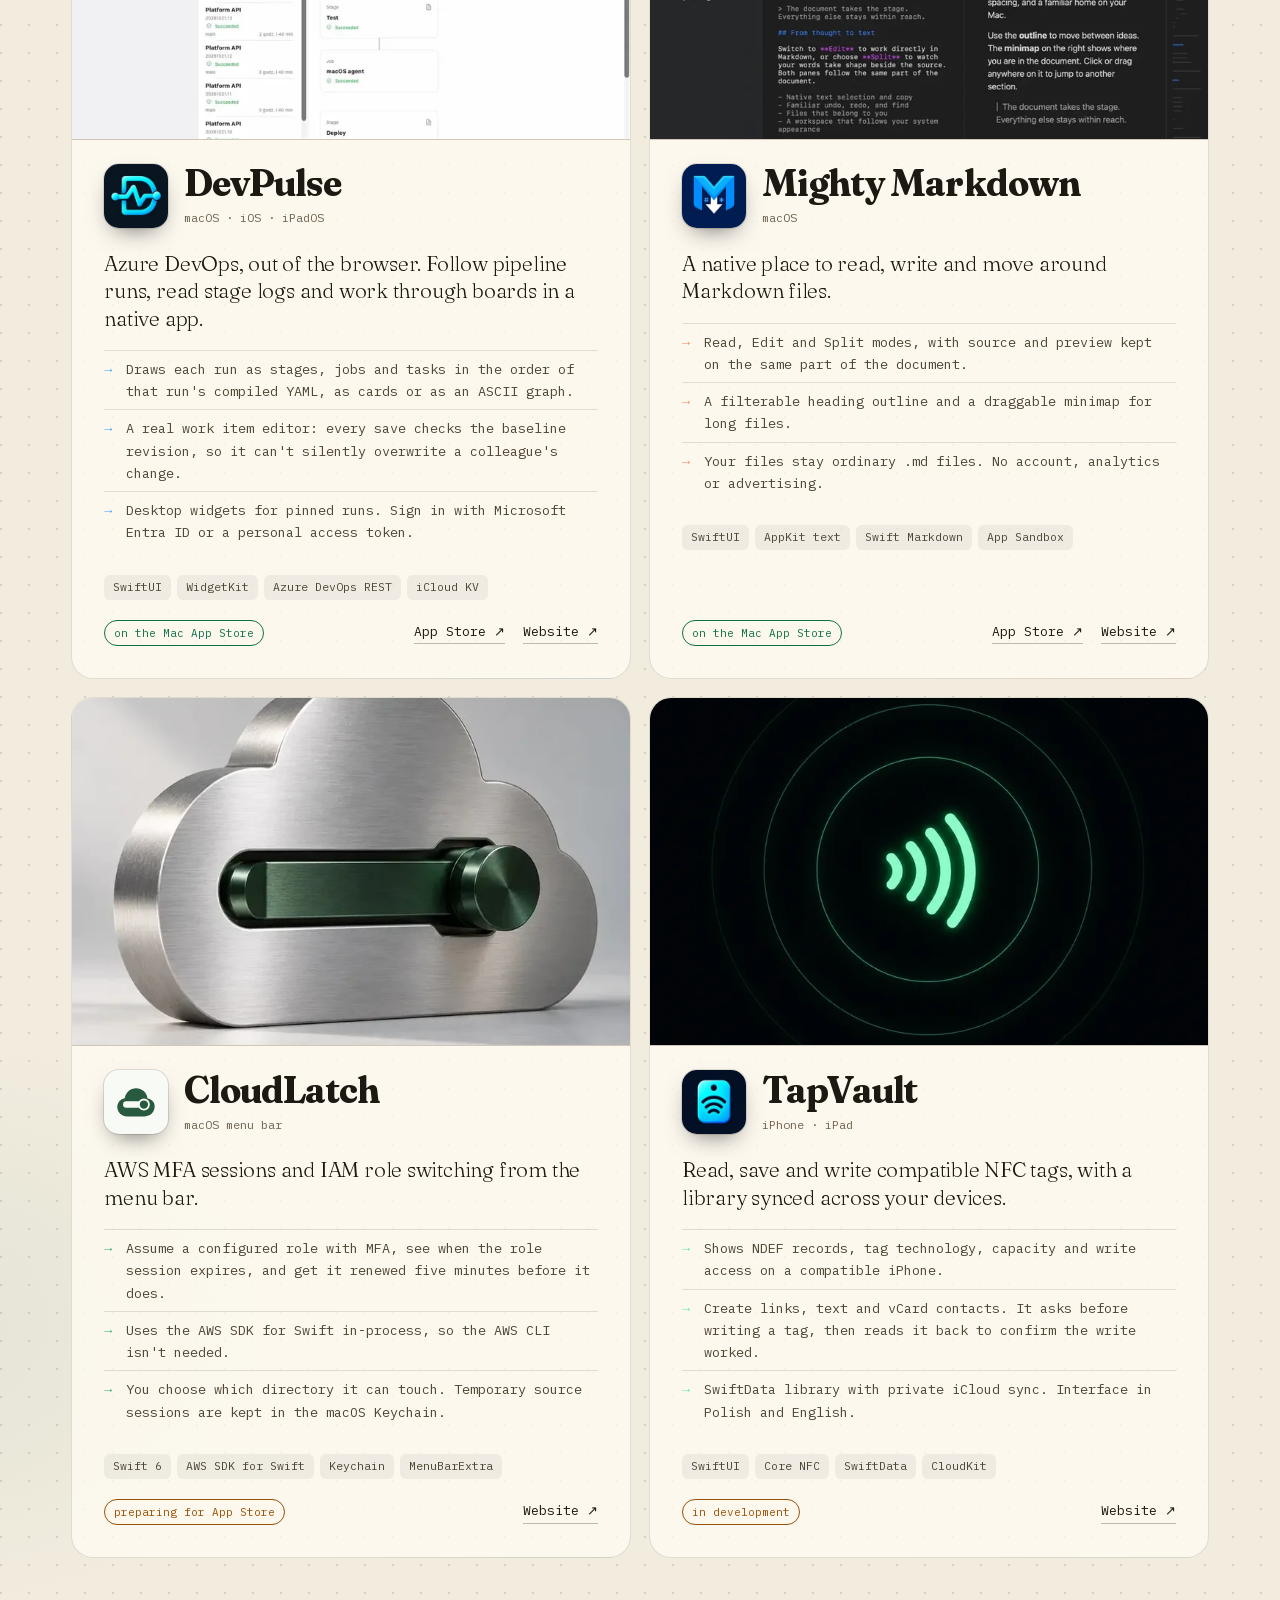
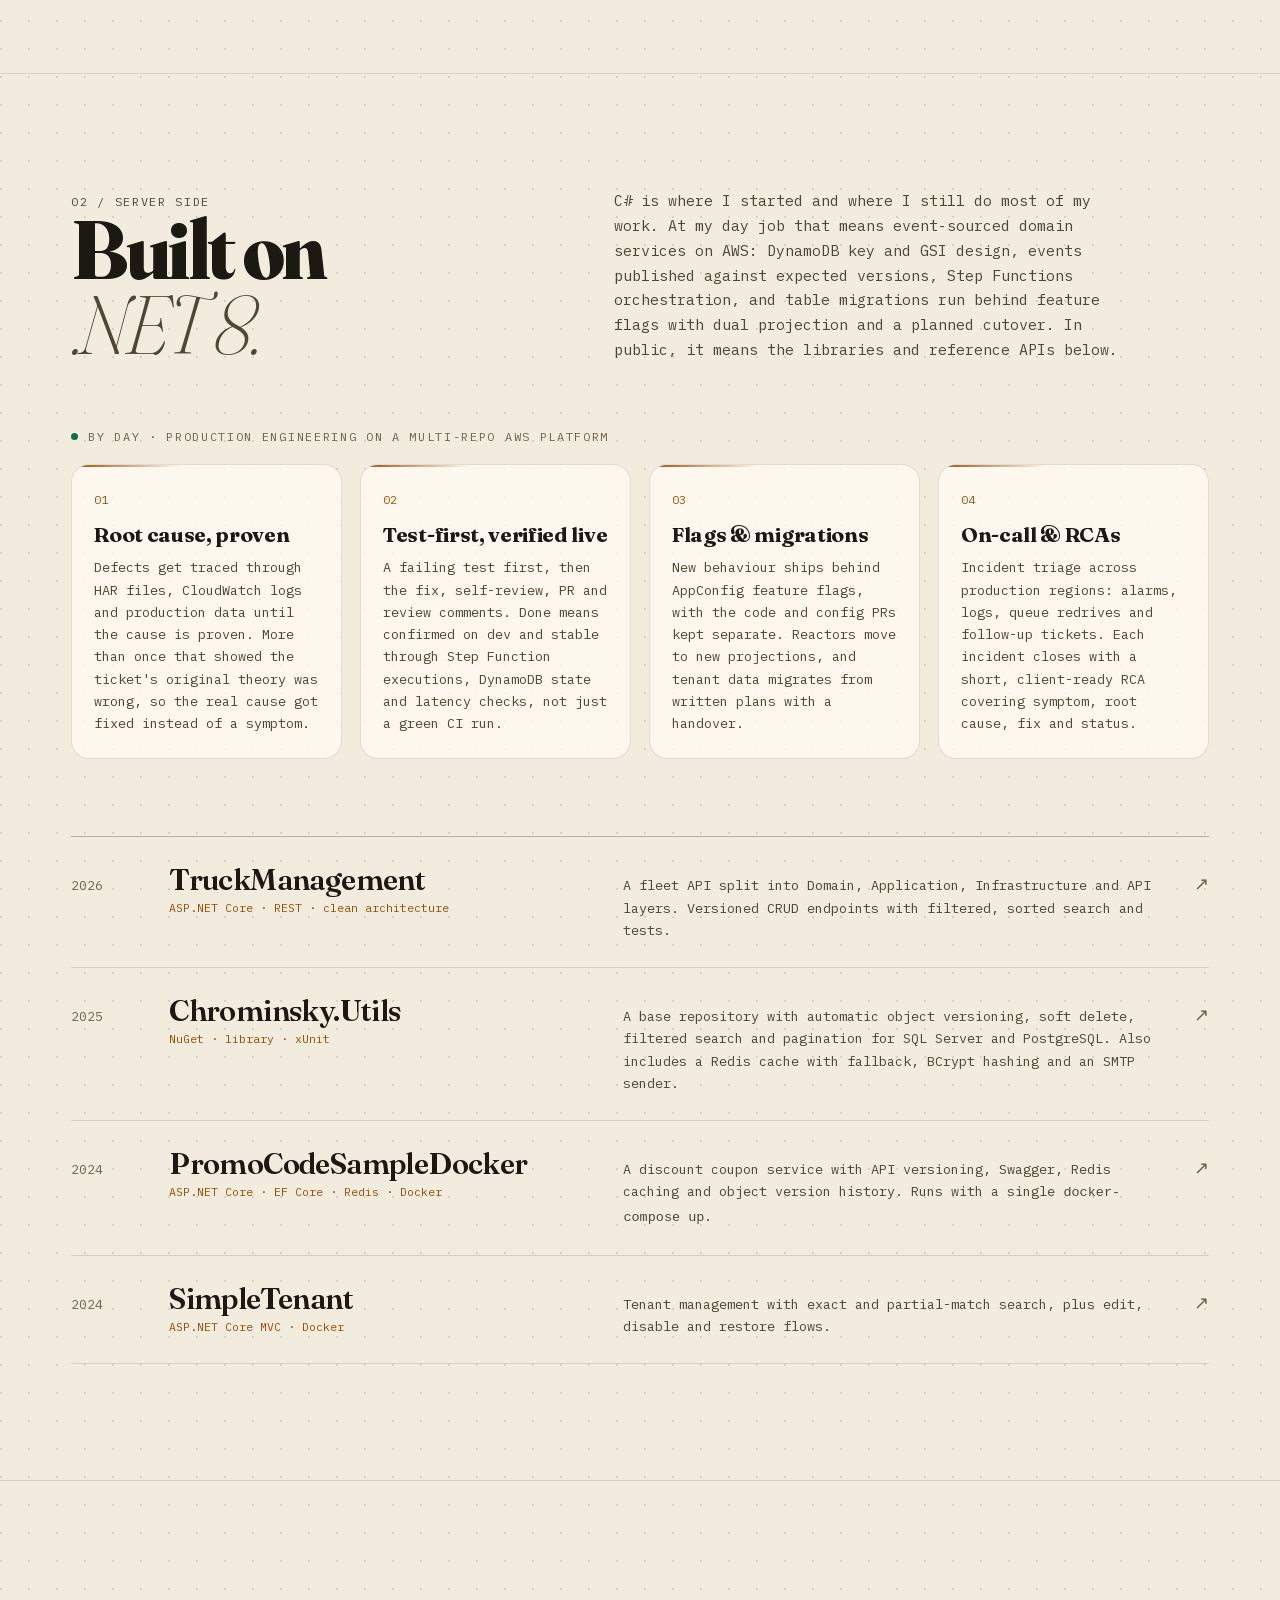
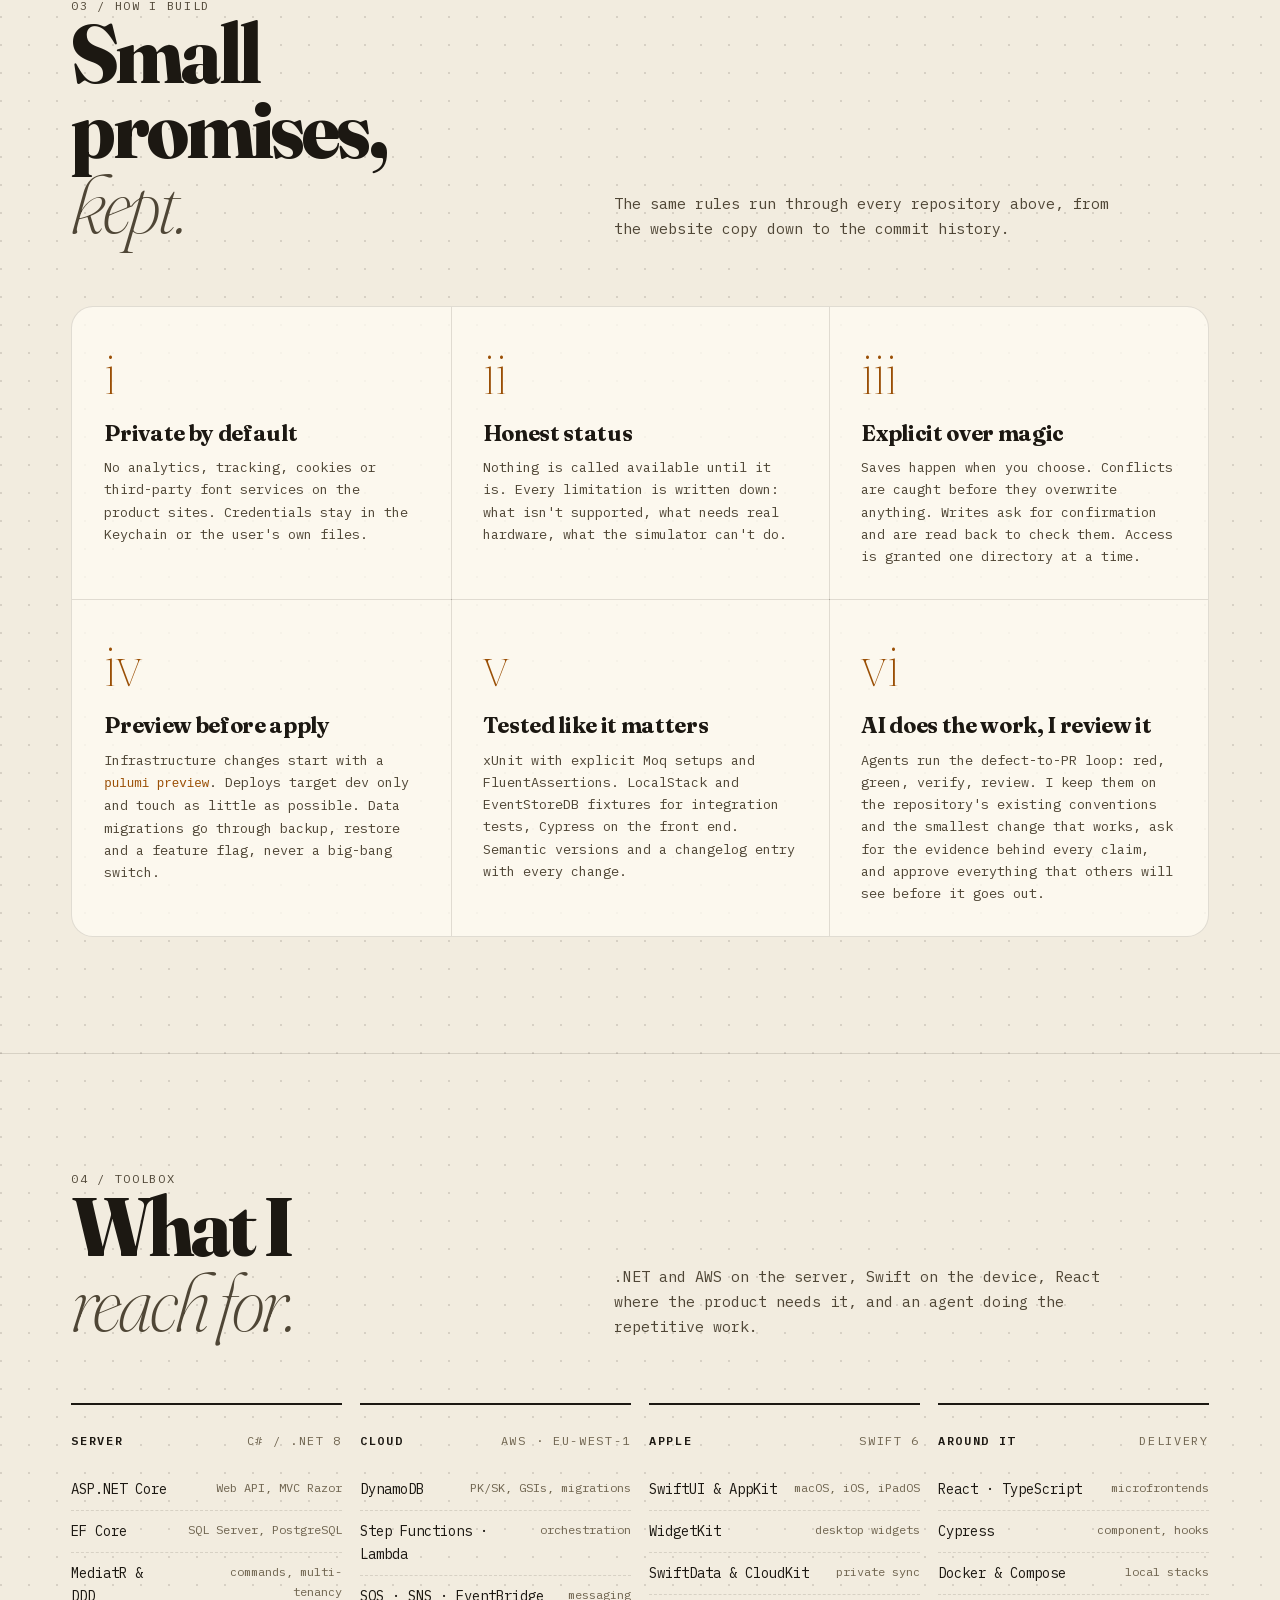
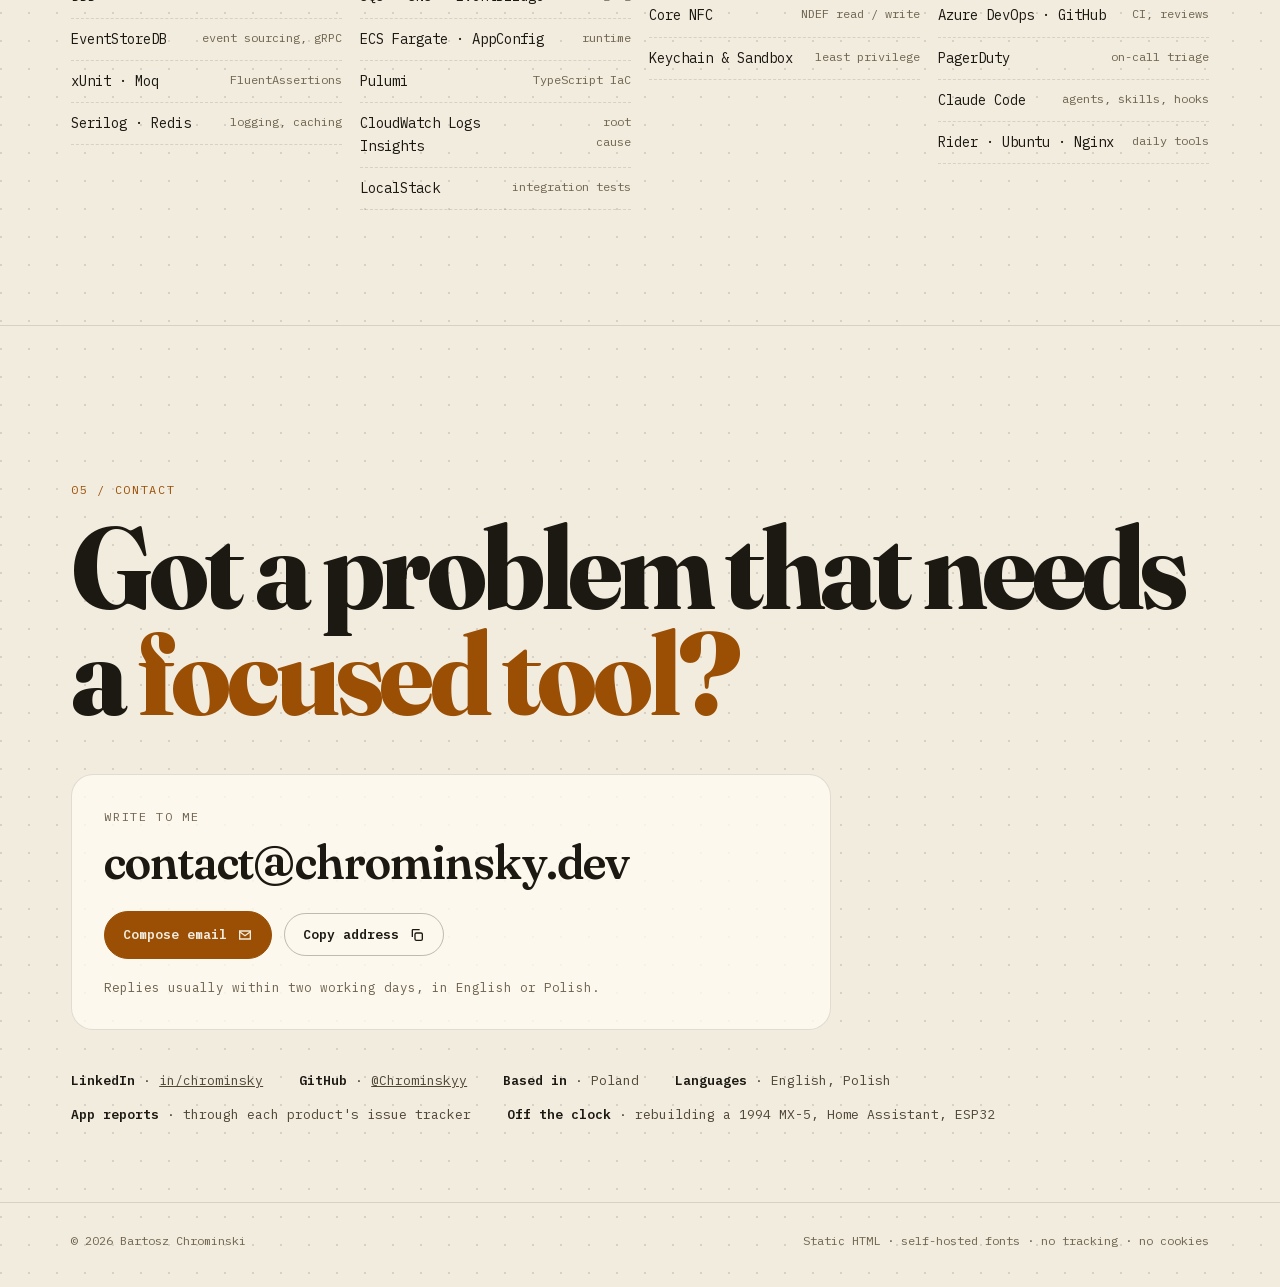
==== commit a3aaceb0: "Add Mac App Store links Co-Authored-By: Claude Opus 5.5 <noreply@anthropic.com> Claude-Session: http" ====
--- a/index.html
+++ b/index.html
@@ -528,6 +528,7 @@
           <ul class="tech" aria-label="Technologies"><li>SwiftUI</li><li>WidgetKit</li><li>Azure DevOps REST</li><li>iCloud KV</li></ul>
           <div class="app-foot">
             <span class="badge live">on the Mac App Store</span>
+            <a href="https://apps.apple.com/app/id6825093469?mt=12" rel="noopener">App Store ↗</a>
             <a href="https://devpulse.chrominsky.dev/">Website ↗</a>
           </div>
         </article>
@@ -547,6 +548,7 @@
           <ul class="tech" aria-label="Technologies"><li>SwiftUI</li><li>AppKit text</li><li>Swift Markdown</li><li>App Sandbox</li></ul>
           <div class="app-foot">
             <span class="badge live">on the Mac App Store</span>
+            <a href="https://apps.apple.com/app/id6825073540?mt=12" rel="noopener">App Store ↗</a>
             <a href="https://mightymarkdown.chrominsky.dev/">Website ↗</a>
           </div>
         </article>
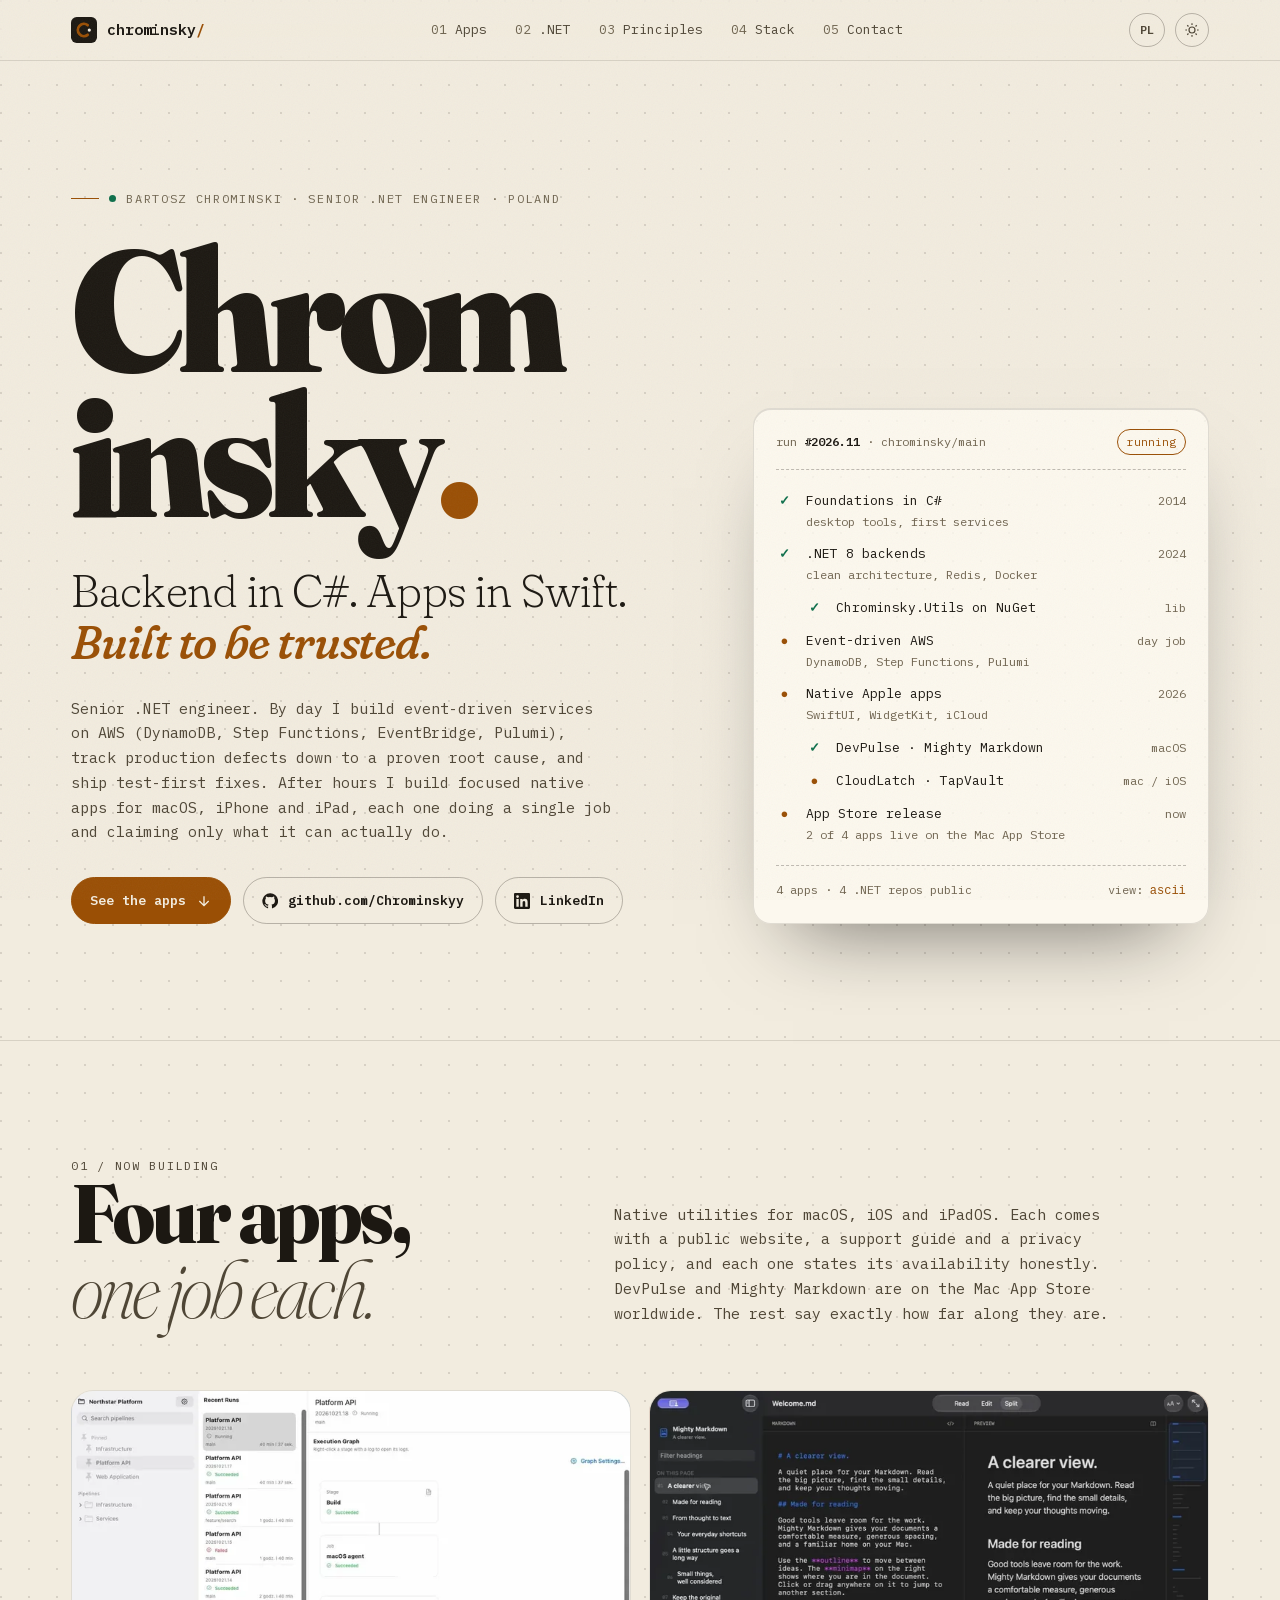
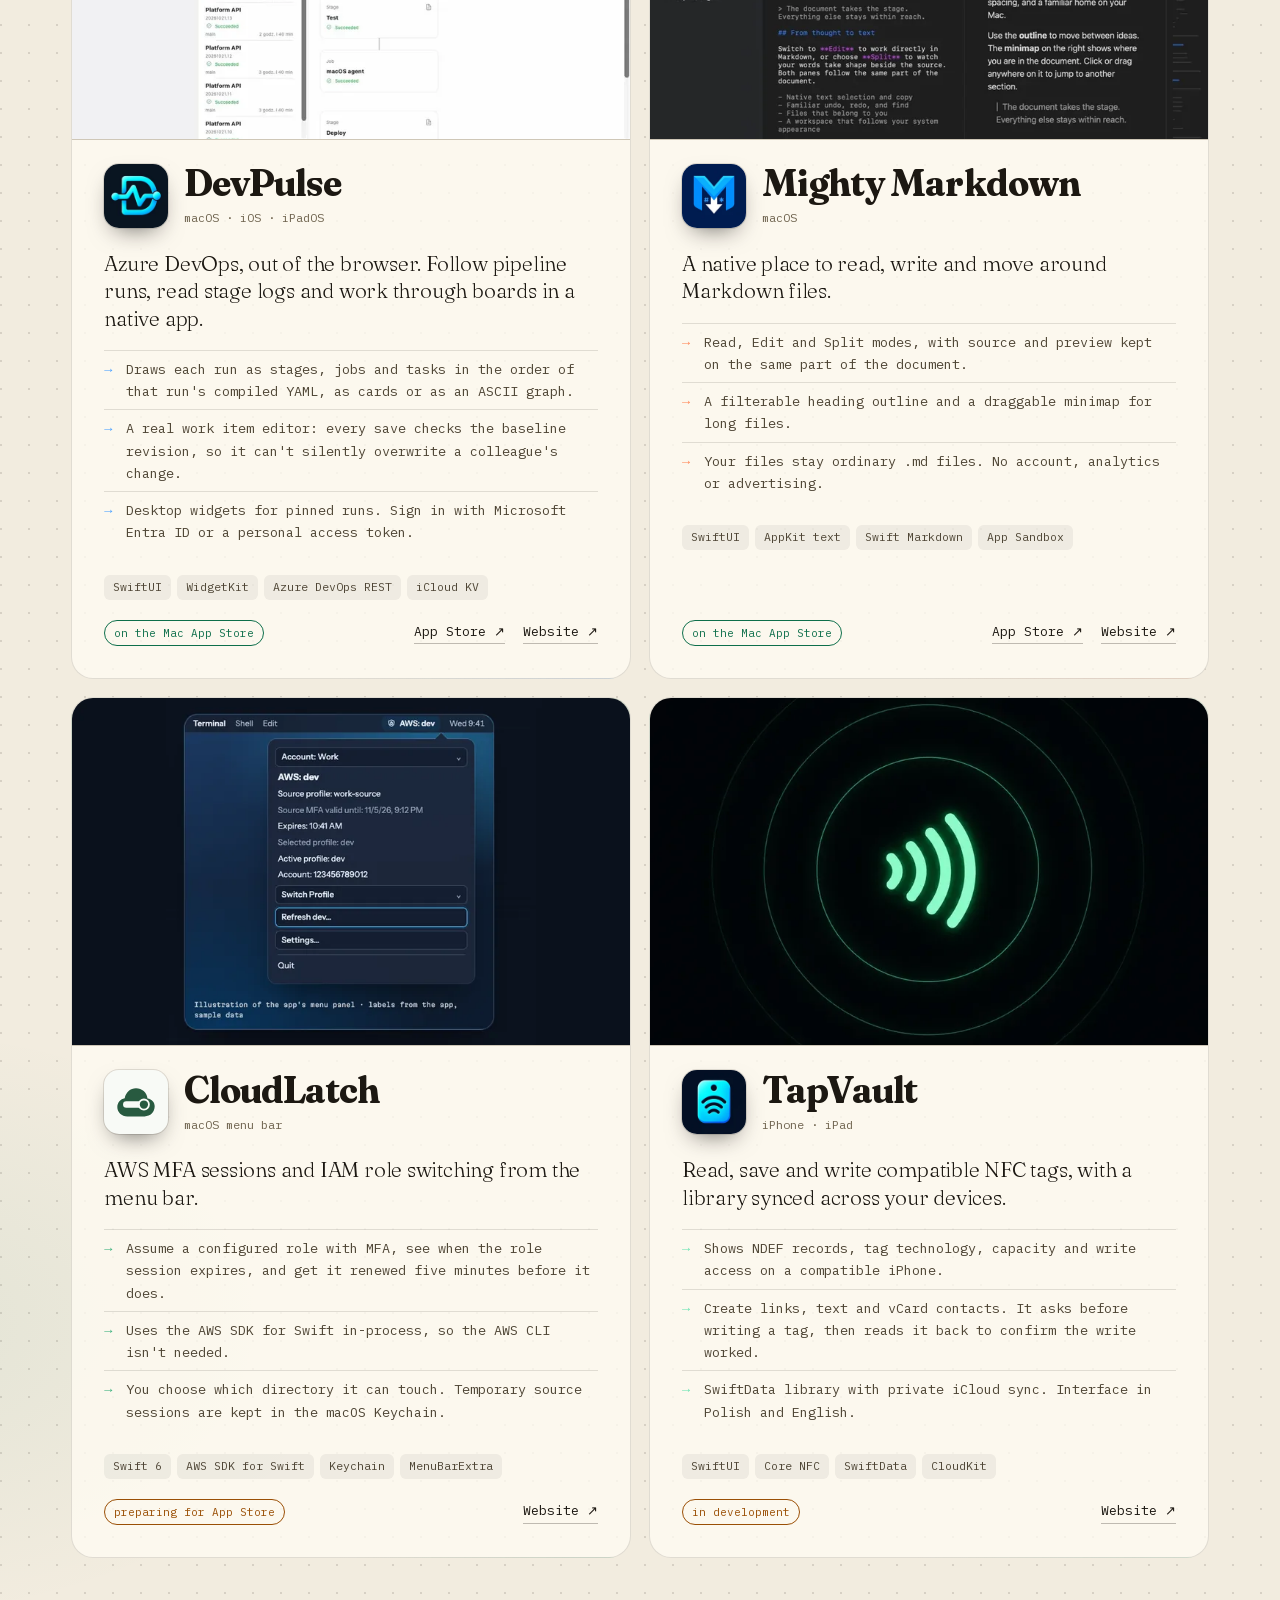
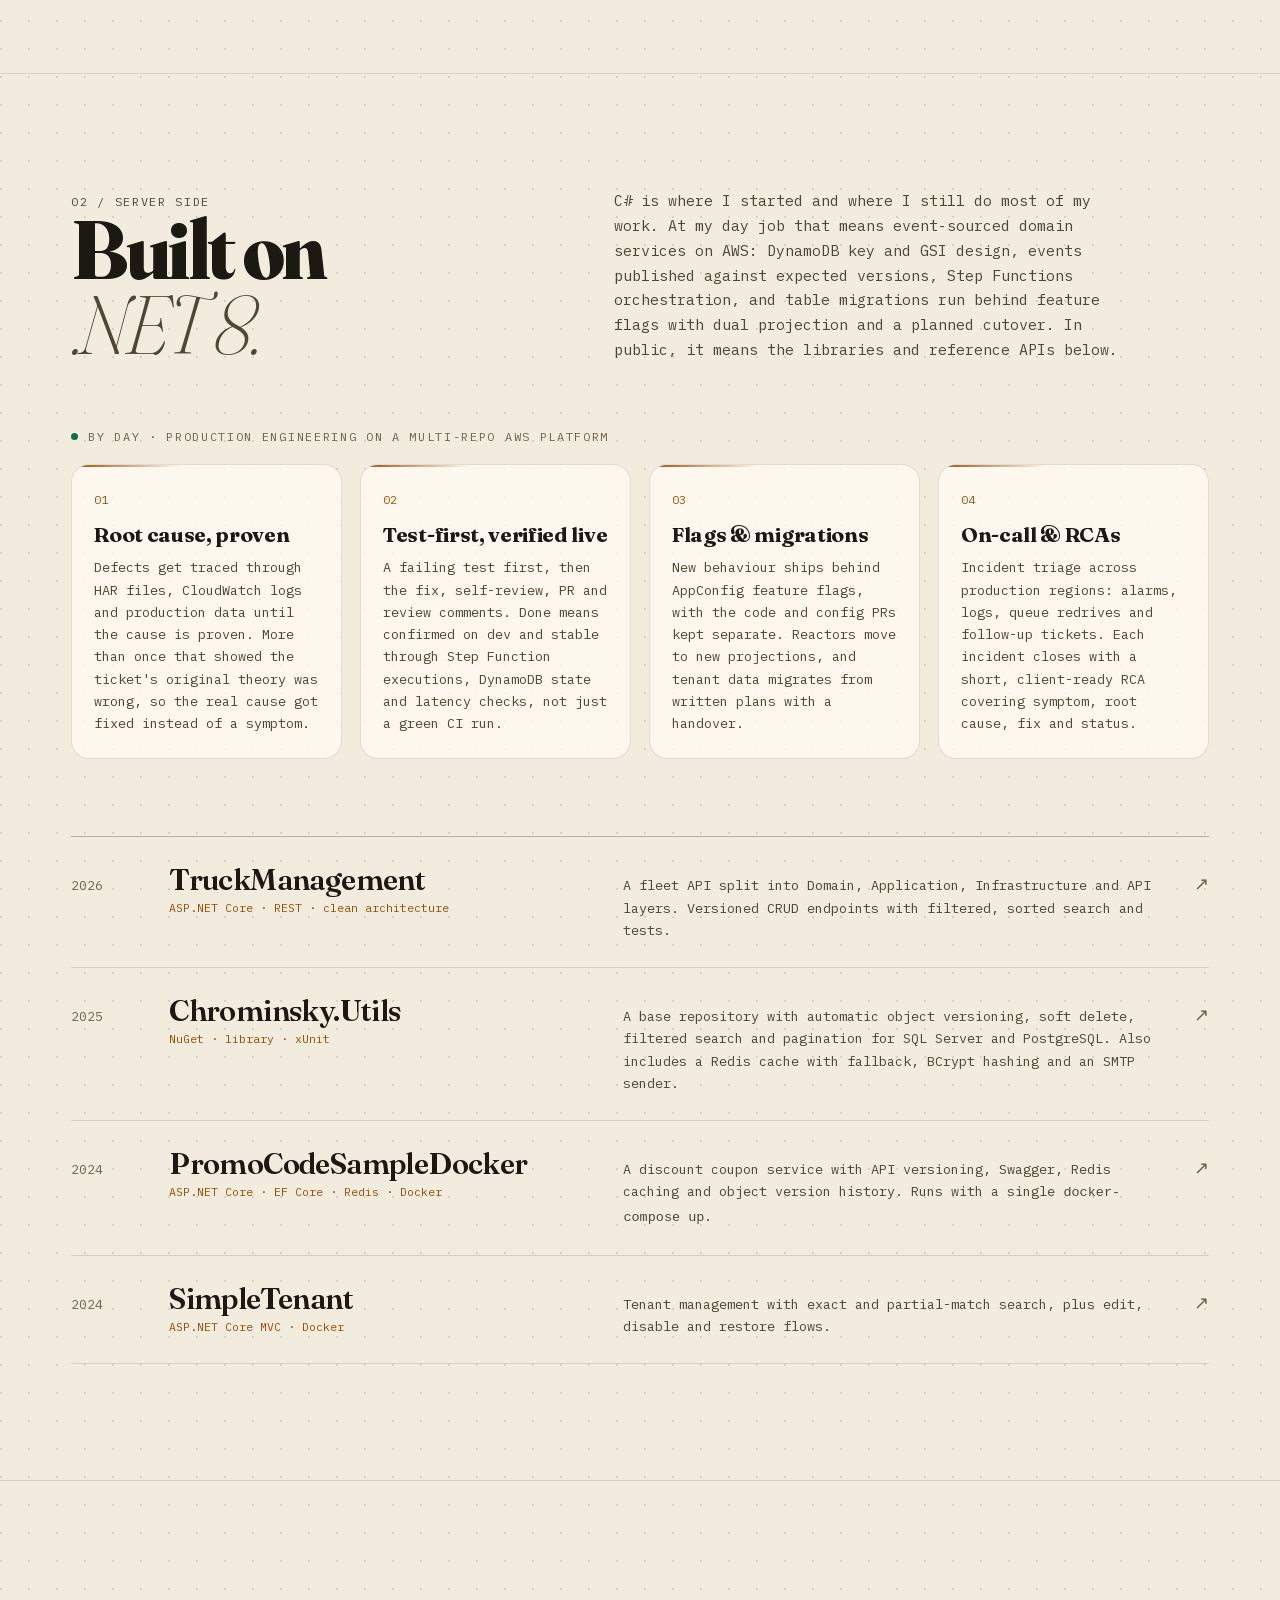
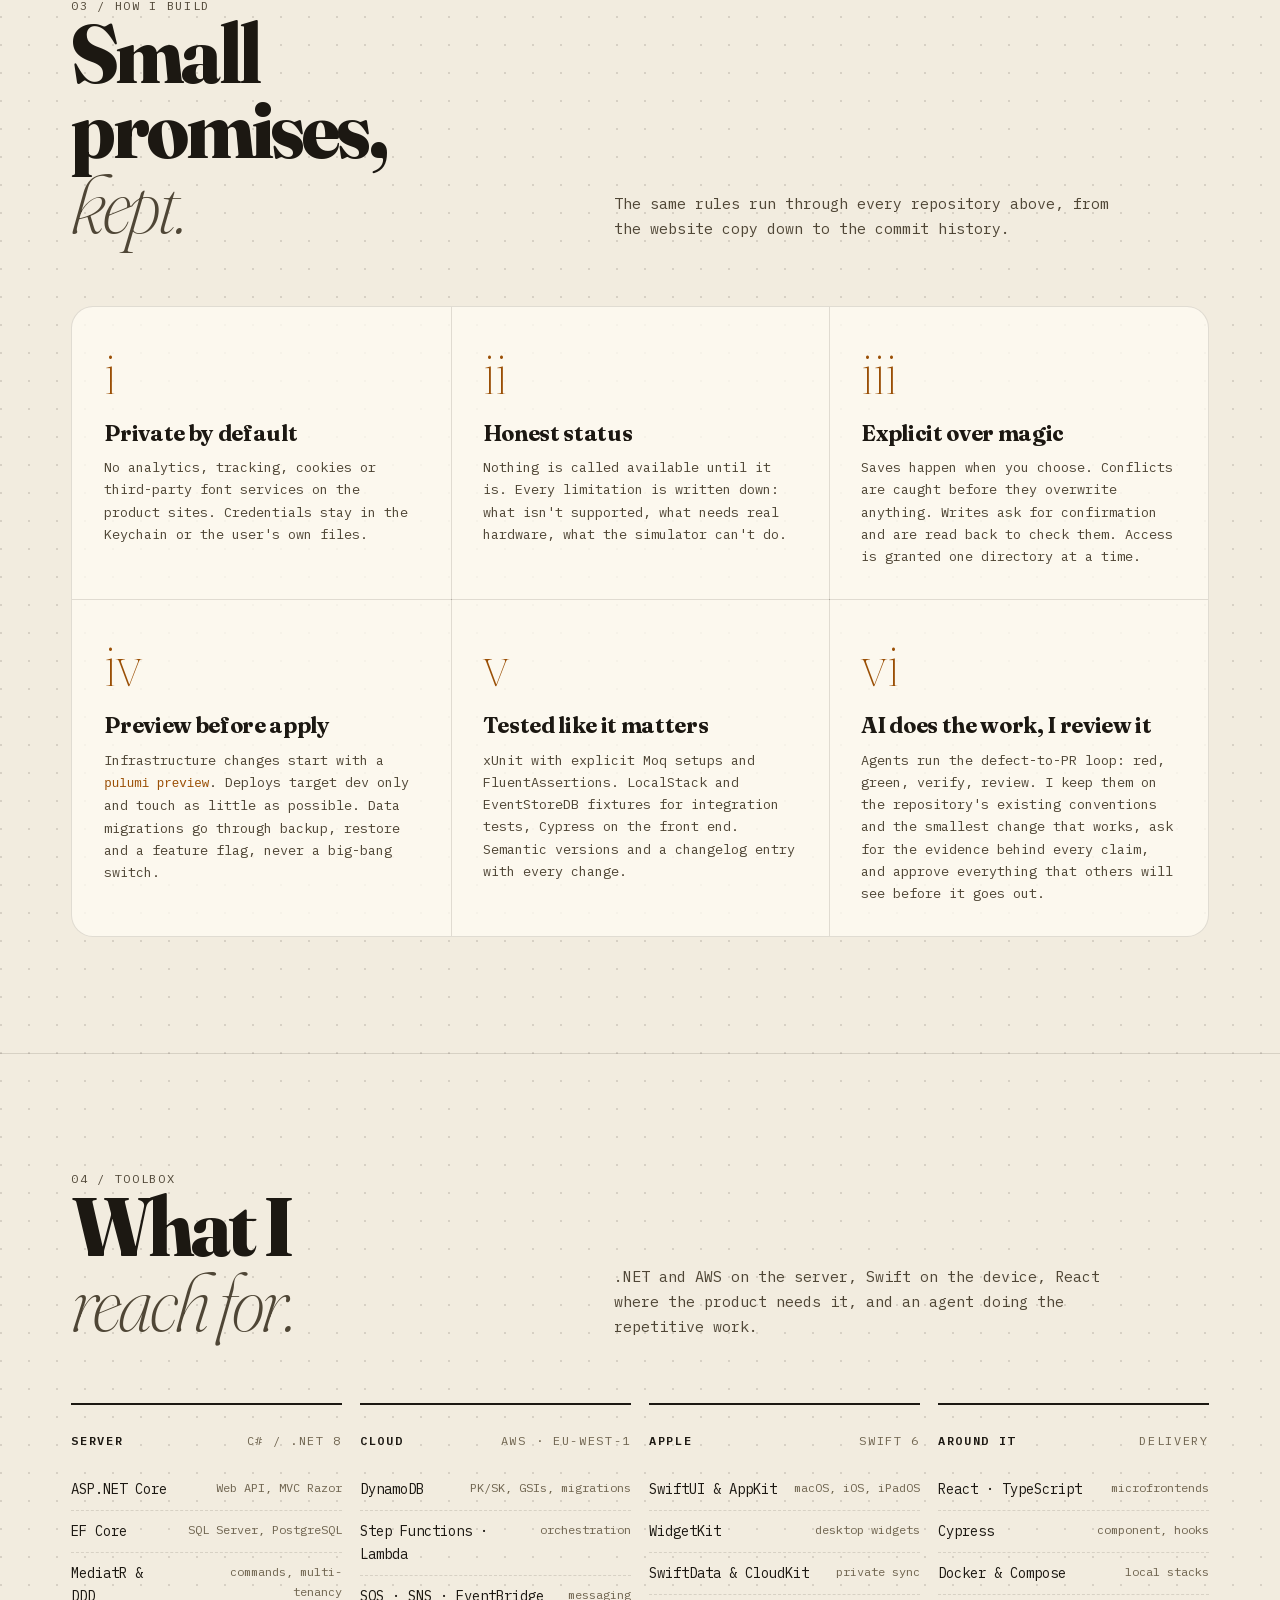
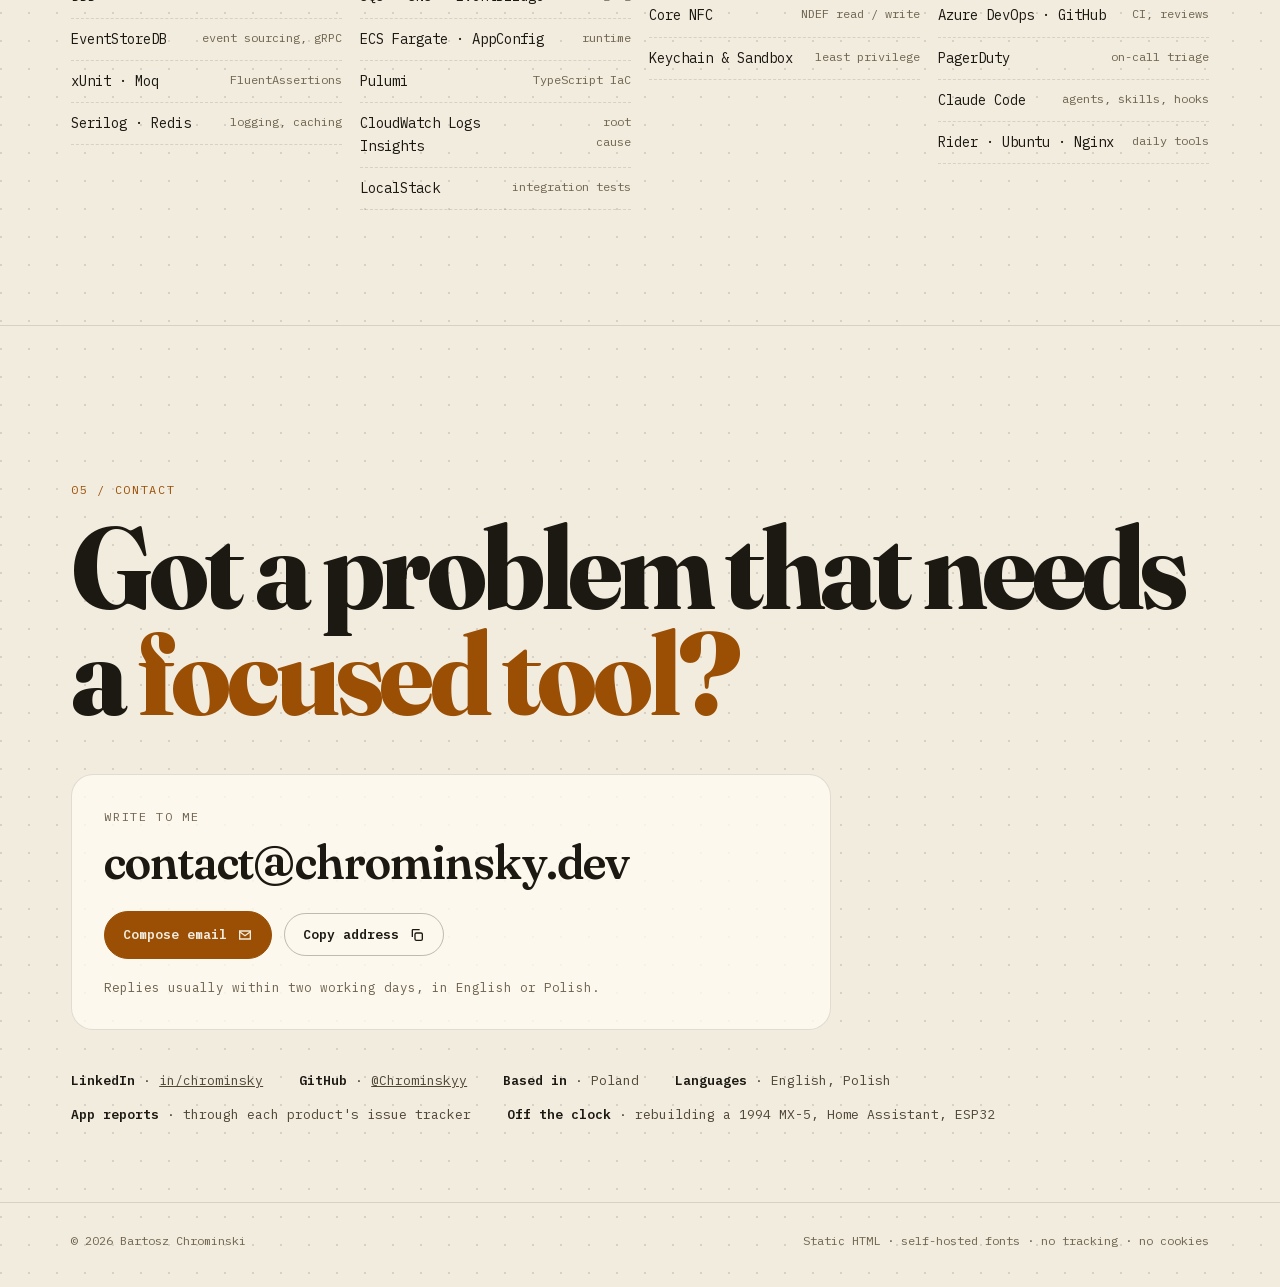
==== commit bfbbf52d: "Use app menu panel screenshot as CloudLatch image Co-Authored-By: Claude Sonnet 5.5 <noreply@anthrop" ====
--- a/index.html
+++ b/index.html
@@ -554,7 +554,7 @@
         </article>
 
         <article class="app cloudlatch reveal" style="--i:2">
-          <figure class="shot"><img src="assets/shots/cloudlatch.webp" srcset="assets/shots/cloudlatch-480.webp 480w, assets/shots/cloudlatch-760.webp 760w, assets/shots/cloudlatch.webp 1100w" sizes="(max-width: 860px) calc(100vw - 34px), (max-width: 1240px) 45vw, 560px" alt="CloudLatch artwork: a brushed metal cloud with a green latch" width="1100" height="688" loading="lazy" decoding="async"></figure>
+          <figure class="shot"><img src="assets/shots/cloudlatch.webp" srcset="assets/shots/cloudlatch-480.webp 480w, assets/shots/cloudlatch-760.webp 760w, assets/shots/cloudlatch.webp 1100w" sizes="(max-width: 860px) calc(100vw - 34px), (max-width: 1240px) 45vw, 560px" alt="CloudLatch menu bar panel showing the active AWS profile, MFA and credential expiry" width="1100" height="688" loading="lazy" decoding="async"></figure>
           <div class="app-top">
             <div class="icon svg"><img src="assets/icons/cloudlatch.svg" alt="" width="64" height="64" loading="lazy"></div>
             <div><h3>CloudLatch</h3><div class="platform">macOS menu bar</div></div>
